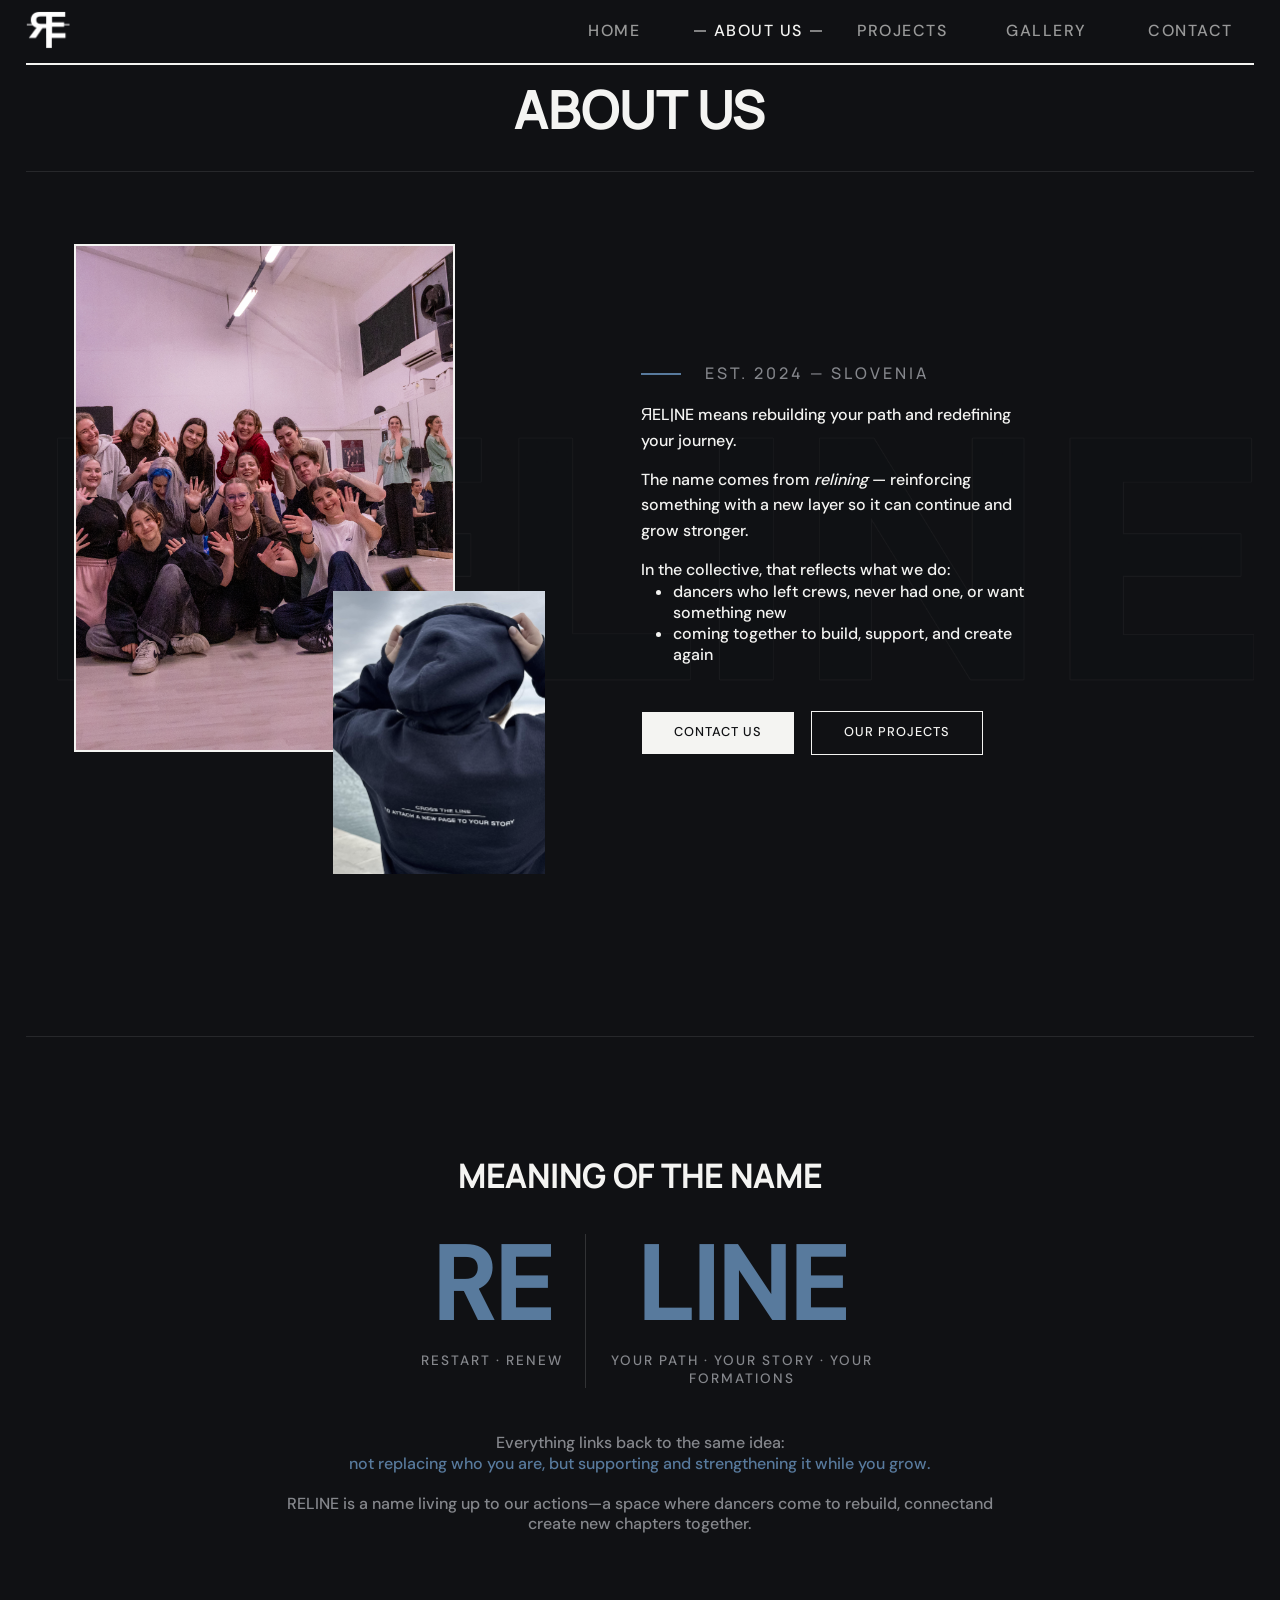
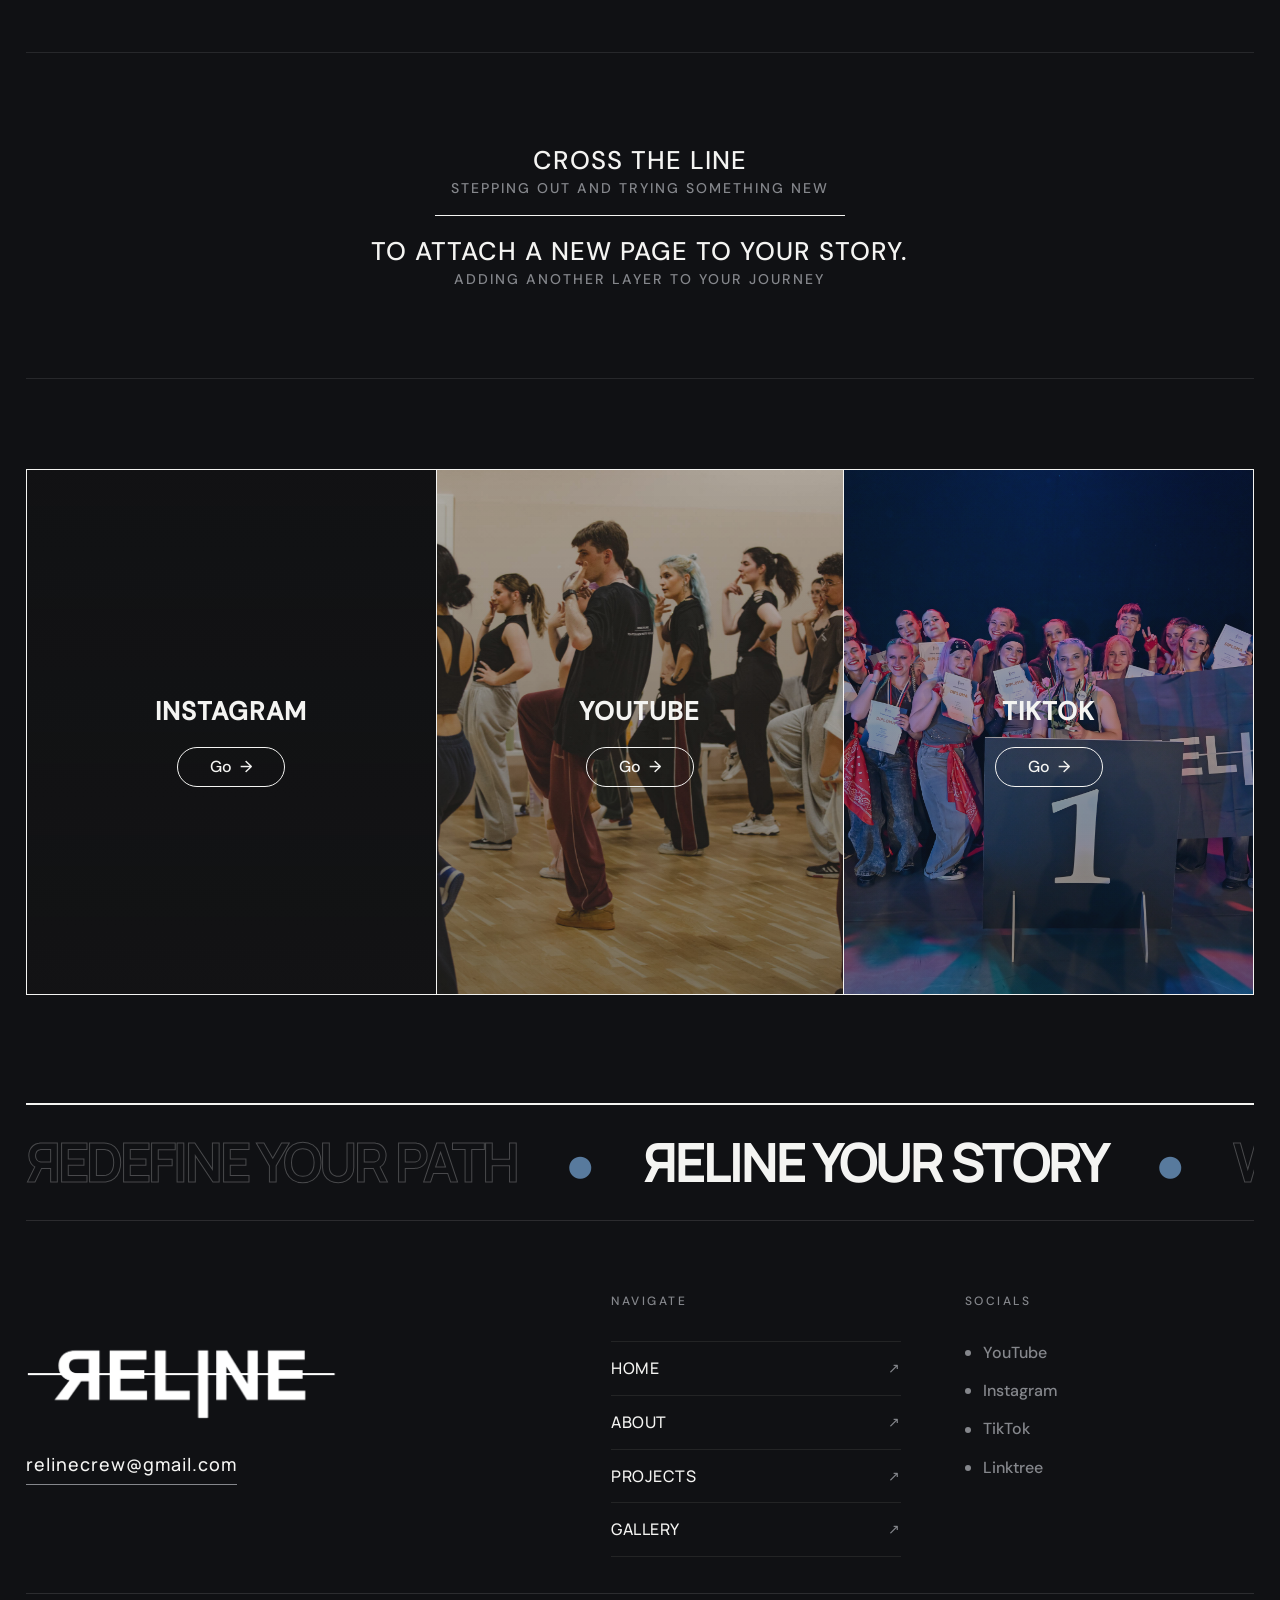
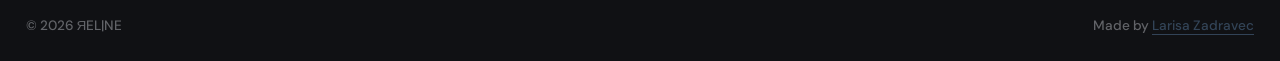
==== pages/about.html @ 5f7ba193 "responsive about" ====
<!doctype html>
<html lang="en">
<head>
	
	<meta charset="utf-8"/>
	<meta name="Description" content="RELINE is an open K-pop dance crew in Slovenia bringing dancers together through K-pop covers, special projects, and shared creativity.">
	<meta name="Keywords" content="dance collective, dance crew, k-pop, kpop, dance, slovenia, reline, ЯEL|NE, reline crew">
	<meta name="author" content="Larisa Zadravec">
	<meta name="viewport" content="width=device-width, initial-scale=1" />
	
	<title>Reline</title>
	<link rel="icon" type="image/x-icon" href="../img/Logo/RE short LOGO/RE-logo-reline-short-white-transperent-big.png">
	
	<link href="../css/styles.css" rel="stylesheet" type="text/css">

	<link rel="stylesheet" href="https://cdnjs.cloudflare.com/ajax/libs/font-awesome/6.0.0-beta3/css/all.min.css">
	<script src="https://code.jquery.com/jquery-3.6.0.min.js"></script>


	<style>
		.nav-menu-text a:nth-child(2) {
            opacity: 1;
            color: var(--secondary);
        }
        .nav-menu-text a:nth-child(2)::before,
        .nav-menu-text a:nth-child(2)::after {
            width: 0.75rem;
            background: var(--secondary);
        }
        .nav-menu-text a:nth-child(2):hover {
            color: var(--gray);
        }
        .nav-menu-text a:nth-child(2):hover::before,
        .nav-menu-text a:nth-child(2):hover::after {
            background: var(--gray);
        }

        p {
            color: var(--gray)
        }

        section {
            margin-bottom: 10vh;
        }


	</style>
	
</head>

<body>

    
    <!-- NAVIGATION -->
    <nav id="nav"></nav>
	
    <!-- OVERLAY NAVIGATION -->
    <div id="overlay" class="overlay"></div>


    <div id="body">
        <h2>About Us</h2>


        <section class="about-introduction">

            <div class="about-introduction-left">

                <div class="about-introduction-img about-introduction-img-1"
                    style="background-image:url('../img/Group_photos/jennie-likeJennie-mma-specialProject-kpop-dance-cover-02.jpg');"></div>
                <div class="about-introduction-img about-introduction-img-2"
                    style="background-image:url('../img/Group_photos/reline-merch-14.jpg');"></div>
            </div>

            <div class="about-introduction-right">
                <div class="introduction-right-top">
                    <span class="intro-line"></span>
                    <p>Est. 2024 — Slovenia</p>
                </div>

                <p class="about-introduction-right-content">ЯEL|NE means rebuilding your path and redefining your journey.</p>
                <p class="about-introduction-right-content">The name comes from <i>relining</i> — reinforcing something with a new layer so it can continue and grow stronger.</p>

                <p class="about-introduction-right-content">In the collective, that reflects what we do: </p>
                <ul>
                    <li>dancers who left crews, never had one, or want something new</li>
                    <li>coming together to build, support, and create again</li>
                </ul>
                
                <div class="about-introductions-buttons">
                    <a href="#footer" class="button-2">Contact us</a>
                    <a href="projects.html" class="button-1">our Projects</a>
                </div>
                
            </div>

        </section>



        <section id="about-name">

            <div class="about-name">

                <h3>MEANING OF THE NAME</h3>

                <div class="about-name-container">
                    <div>
                        <p class="about-name-big typing-name typing-name-re">RE</p>
                        <p class="about-name-small">restart · renew</p>
                    </div>
                    <div class="about-name-divider"></div>
                    <div>
                        <p class="about-name-big typing-name typing-name-line">LINE</p>
                        <p class="about-name-small">your path · your story · your formations</p>
                    </div>
                </div>

                <div class="about-name-content">
                    <p>Everything links back to the same idea:<br>
                    <span>not replacing who you are, but supporting and strengthening it while you grow.</span></p>
                    <p>RELINE is a name living up to our actions—a space where dancers come to rebuild, connectand create new chapters together.</p>
                </div>
   

            </div>

        </section>


        <section id="about-slogan">

            <div class="about-slogan">

               <div class="about-slogan">
                    <p class="typing-slogan typing-1">Cross the line</p>
                        <p class="about-slogan-desc">stepping out and trying something new</p>
                    <hr class="about-slogan-line">
                    <p class="typing-slogan typing-3">to attach a new page to your story.</p>
                        <p class="about-slogan-desc">adding another layer to your journey</p>
                </div>

            </div>

        </section>




        <section class="about-socials" id="about-socials">
            <a href="https://www.instagram.com/relineofficial__" class="about-socials-link about-socials-instagram" target="_blank">
                <div>
                    <p class="about-socials-text about-instagram">Instagram</p>
                    <p class="about-socials-go">Go</p>
                </div>
            </a>

            <a href="https://www.youtube.com/@_RELINEcrew" class="about-socials-link about-socials-youtube" target="_blank">
                <div>
                    <p class="about-socials-text about-youtube">YouTube</p>
                    <p class="about-socials-go">Go</p>
                </div>
            </a>

            <a href="https://www.tiktok.com/@_relinecrew" class="about-socials-link about-socials-tiktok" target="_blank">
                <div>
                    <p class="about-socials-text about-tiktok">TikTok</p>
                    <p class="about-socials-go">Go</p>
                </div>
            </a>
        </section>



		<footer id="footer"></footer>
    </div>



<script>

    // =============== NAME ===============
    const nameSection = document.getElementById('about-name');

    const nameObserver = new IntersectionObserver((entries) => {
        entries.forEach(entry => {
            if (entry.isIntersecting) {
                entry.target.classList.add('is-visible');
                nameObserver.unobserve(entry.target);
            }
        });
    }, { threshold: 0.5 });

    nameObserver.observe(nameSection);

    
    // =============== SLOGAN ===============
    const section = document.getElementById('about-slogan');

    const observer = new IntersectionObserver((entries) => {
        entries.forEach(entry => {
        if (entry.isIntersecting) {
            entry.target.classList.add('is-visible');
            observer.unobserve(entry.target); // run only once
        }
        });
    }, {
        threshold: 0.5 // trigger when 50% of section is visible
    });

    observer.observe(section);


    // =============== SOCIALS ===============
    const socialsSection = document.getElementById('about-socials');

    const socialsObserver = new IntersectionObserver((entries) => {
        entries.forEach(entry => {
            if (entry.isIntersecting) {
                entry.target.classList.add('is-visible');
                socialsObserver.unobserve(entry.target);
            }
        });
    }, { threshold: 0.2 });

    socialsObserver.observe(socialsSection);

</script>

<script src="../js/script.js"></script>
</body>
</html>
---- css/styles.css ----
:root {

    --primary: #101114;
    --secondary: #f4f4f2;

    --color-light:#abd1f1;
    --color:#587A9D;
    --color-dark:#162747;

    --black: #090909;

    --gray: #85878c;

    --border: solid 2px #f4f4f2;
    --border-light:  1px solid rgba(244, 244, 242, 0.1)
}

* {
    margin: 0;
    padding: 0;
    scroll-behavior: smooth;
}

body {
    background: var(--primary);
    color: var(--secondary);
    overflow-x: hidden;
}

#body {
    margin: 0 2%;
    width: 96%;
}

img {
    width: 100%;
}



/* ========== SCROLLER ========== */
/* width */
::-webkit-scrollbar {
	width: 10px;
	border-radius: 10px;
}

/* Track */
::-webkit-scrollbar-track {
	background: rgb(33, 33, 33); 
}

/* Handle */
::-webkit-scrollbar-thumb {
	background: var(--secondary);
	transition: 0.3s;
}

/* Handle on hover */
::-webkit-scrollbar-thumb:hover {
	background: rgba(244, 244, 242, 0.375);
	transition: 0.3s;
}





/* ========== TEXT ========== */
@font-face {
    font-family: 'helvetica';
    src: url('../fonts/helvetica-neue-5/HelveticaNeueMedium.otf') format('truetype');
    font-weight: normal;
    font-style: normal;
}
@font-face {
    font-family: 'Manrope';
    src: url('../fonts/Manrope/static/Manrope-Medium.ttf') format('truetype');
    font-weight: normal;
    font-style: normal;
}
@font-face {
    font-family: 'DM-sans';
    src: url('../fonts/DM_Sans/static/DMSans-Medium.ttf') format('truetype');
    font-weight: normal;
    font-style: normal;
}

h1 {
    font-family: Helvetica, Arial, sans-serif;
    text-transform: uppercase;
    font-weight: bold;
    font-size: clamp(1.6rem, 2.5vw, 2.5rem);
    letter-spacing: 1px;
}
h2 {
    font-family: Manrope, Arial, sans-serif;
    text-transform: uppercase;
    font-weight: bold;
    letter-spacing: 1px;
    font-size: clamp(2rem, 4vw, 4rem);
    text-align: center;
    margin-bottom: 3vh;
    margin-top: 1vh;
}
h3 {
    font-family: Manrope, Arial, sans-serif;
    text-transform: uppercase;
    font-weight: normal;
    font-weight:bold; 
    font-size: clamp(1.5rem, 2.5vw, 2.5rem);
    letter-spacing: 1px;
    margin-bottom: 1vh;
}
h4 {
    font-family: DM-sans, Arial, sans-serif;
    text-transform: uppercase;
    font-weight: bold;
    font-size: clamp(1rem, 1.1vw, 1.125rem); 
    letter-spacing: 0.5px;
}

p,
span,
ol,
ul,
li {
    font-family: DM-sans, Arial, sans-serif;
    font-weight: normal;
    font-size: clamp(1rem, 1.1vw, 1.125rem); 
    line-height: 1.3;
}

a {
    font-family: DM-sans, Arial, sans-serif;
    font-weight: normal;
    font-size: clamp(1rem, 1.1vw, 1.125rem); 
    line-height: 1.3;
    cursor: pointer;
    text-decoration: none;
    color: var(--secondary);
}
button {
    cursor: pointer;
}




/* ========== LINKS ========== */
.button-1,
.button-2,
.button-3,
.button-4 {
    display: inline-block;
    transition: all 0.3s;
    text-decoration: none;
    cursor: pointer;
}

/* BUTTON 1 */
.button-1 {
    background-color: var(--primary);
    color: var(--secondary);
    padding: 0.8rem 2rem;
    border: solid 1px var(--secondary);
    text-transform: uppercase;
    letter-spacing: 1px;
    font-size: clamp(0.8rem, 1vw, 1rem); 
}
.button-1:hover {
    background-color: var(--secondary);
    color: var(--primary);
    border: solid 1px var(--primary);
}

/* BUTTON 2 */
.button-2 {
    background-color: var(--secondary);
    color: var(--primary);
    padding: 0.8rem 2rem;
    border: solid 1px var(--primary);
    text-transform: uppercase;
    letter-spacing: 1px;
    font-size: clamp(0.8rem, 1vw, 1rem); 
}
.button-2:hover {
    background-color: var(--primary);
    color: var(--secondary);
    border: solid 1px var(--secondary);
}


/* BUTTON 3 */
.button-3 {
    position: relative;
    color: var(--secondary);
    text-decoration: none;
}
.button-3::after {
    content: "";
    position: absolute;
    left: 0;
    bottom: -4px;
    width: 0;
    height: 2px;
    background: currentColor;
    transition: width 0.3s ease;
}
.button-3:hover::after {
    width: 100%;
}


/* BUTTON 4 */
.button-4 {
    position: relative;
    color: var(--color);
    text-decoration: none;
    transition: all 0.3s;
    padding-right: 1.1em;
}

.button-4::after {
    content: "";
    position: absolute;
    left: 0;
    bottom: -4px;
    width: 0;
    height: 2px;
    background: currentColor;
    transition: width 0.3s ease;
}

.button-4:hover::after {
    width: 100%;
}

/* Arrow always visible */
.button-4::before {
    content: "→";
    position: absolute;
    right: 0;
    top: 50%;
    transform: translateY(-50%);
    transition: transform 0.3s ease;
}

.button-4:hover::before {
    transform: translateY(-50%) translateX(4px);
}

.button-4:hover {
    color: var(--secondary);
}


/* ========== NAVIGATION ========== */
nav {
    display: flex;
    justify-content: space-between;
    margin: 0 2%;
    width: 96%;
    align-items: center;
    border-bottom: var(--border);
    position: sticky;
    top: 0;
    background-color: var(--primary);
    height: 7vh;
    z-index: 90;
}

.nav-logo,
.overlay-header img {
    width: clamp(2.5rem, 3.5vw, 3.5rem);
}

.nav-logo img {
    transition: 0.3s;
}

.nav-logo img:hover {
    transform: scale(1.04);
    transition: 0.3s;
    filter: brightness(150%);
}

.nav-menu {
    display: none;
}
.burger-btn {
    background-color: transparent;
    border: none;
    box-shadow: none;
}
.burger-line {
    width: 33px;
    height: 4px;
    background-color: var(--secondary);
    margin: 8px 0;
}

.nav-menu-text {
    display: flex;
    gap: 1rem;
    align-items: center;
}


.nav-menu-text a {
    position: relative;
    text-transform: uppercase;
    letter-spacing: 1.5px;
    width: 8rem;
    text-align: center;
    color: var(--secondary);
    transition: color 0.3s ease, opacity 0.3s ease;
    opacity: 0.6;
}

.nav-menu-text a::before,
.nav-menu-text a::after {
    content: "";
    position: absolute;
    top: 50%;
    width: 0;
    height: 1px;
    background: var(--secondary);
    transition: width 0.3s ease;
    transform: translateY(-50%);
}

.nav-menu-text a::before { left: 0; }
.nav-menu-text a::after  { right: 0; }

.nav-menu-text a:hover {
    opacity: 1;
    color: var(--secondary);
}

.nav-menu-text a:hover::before,
.nav-menu-text a:hover::after {
    width: 0.75rem;
}





@media screen and (max-width: 900px) {

    .nav-menu {
        width: 3.3rem;
        display: flex;
        justify-content: flex-end;
        align-items: center;
        align-self: stretch;
    }

    .nav-menu-text {
        display: none;
    }


}


/* ========== OVERLAY NAVIGATION ========== */
.overlay {
    position: fixed;
    inset: 0;
    width: 100%;
    height: 100vh;
    background: var(--primary);
    z-index: 100;
    
    transform: translateX(100%);
    transition: transform 0.5s cubic-bezier(0.77, 0, 0.18, 1);
    
    display: flex;
    flex-direction: column;
    justify-content: space-between;
    padding: 0 2rem;
    box-sizing: border-box;
}

.overlay.open {
    transform: translateX(0);
}


/* HEADER */
.overlay-header {
    height: 8vh;
    min-height: 60px;
    display: flex;
    justify-content: space-between;
    align-items: center;
    border-bottom: var(--border);
    font-size: 0.8rem;
    letter-spacing: 1px;
}

.close-btn {
    background: transparent;
    border: none;
    box-shadow: none;
    padding: 0;
    margin-right: -1rem;
    width: 33px;
    height: 33px;
    position: absolute;
    cursor: pointer;
    top: 20px;
    right: 30px;
}

.close-line {
    position: absolute;
    top: 50%;
    left: 0;
    width: 33px;
    height: 4px;
    background-color: var(--secondary);
    transform-origin: center;
}

.close-line:first-child {
    transform: rotate(45deg);
}

.close-line:last-child {
    transform: rotate(-45deg);
}

/* MAIN NAVIGATION */
.overlay-content {
    width: 100%;
    max-width: 1000px;
    margin: auto;
}

.nav-link {
    display: grid;
    grid-template-columns: 60px 1fr 40px;
    align-items: center;
    
    padding: 1.5rem 0;
    border-bottom: 1px solid rgba(244, 244, 242, 0.35);
    
    color: var(--secondary);
    text-decoration: none;
    
    transition: padding-left 0.3s ease;
}

.nav-number {
    font-size: 0.8rem;
    opacity: 0.4;
}

.nav-name {
    font-family: Manrope, Arial, sans-serif;
    font-size: clamp(2.5rem, 4.5vw, 4.5rem);
    font-weight: bold;
    letter-spacing: -2px;
    line-height: 0.9;
}

.nav-arrow {
    font-size: 1.5rem;
    text-align: right;
    opacity: 0;
    transform: translateX(-10px);
    transition: 0.3s ease;
}

.nav-link:hover {
    padding-left: 20px;
}

.nav-link:hover .nav-arrow {
    opacity: 1;
    transform: translateX(0);
}


/* FOOTER */
.overlay-footer {
    display: flex;
    justify-content: space-between;
    align-items: center;
    
    min-height: 11vh;
    border-top: var(--border);
    
    font-size: 0.8rem;
}

.overlay-footer p {
    opacity: 0.4;
    font-size: 0.8rem;
}

.overlay-socials {
    display: flex;
    gap: 0.5rem;
}

.overlay-socials a {
    width: 25px;
    height: 25px;
    padding: 10px;

    border: solid 3px var(--secondary);
    border-radius: 50px;
    transition: 0.2s;
    box-shadow: 0px 0px 0px 0px rgba(255, 255, 255, 0.222);
}
.overlay-socials a:hover {
    transform: scale(1.08);
    transition: 0.3s;
    filter: brightness(150%);
    box-shadow: 0px 0px 20px 0px rgba(255, 255, 255, 0.1);
}


@media screen and (max-width: 700px) {

    .overlay {
        padding: 0 1rem;
    }

    .nav-link {
        grid-template-columns: 35px 1fr 30px;
        padding: 1.2rem 0;
    }

    .nav-name {
        font-size: clamp(2.5rem, 13vw, 5rem);
        letter-spacing: -1px;
    }

    .overlay-footer {
        flex-direction: column;
        align-items: flex-start;
        justify-content: center;
        gap: 1rem;
        padding: 1.5rem 0;
    }

    .overlay-socials {
        gap: 1rem;
    }

}



/* ========== FOOTER ========== */
footer {
    margin-top: 12vh;
    border-top: var(--border);
    background: var(--primary);
}

/* Scrolling marquee strip */
.footer-marquee {
    border-bottom: 1px solid rgba(244, 244, 242, 0.12);
    padding: 1.5rem 0;
    overflow: hidden;
    white-space: nowrap;
    position: relative;
}

.footer-marquee-track {
    display: inline-flex;
    gap: 3rem;
    animation: marquee 30s linear infinite;
    will-change: transform;
}

.footer-marquee-track span {
    font-family: Manrope, Arial, sans-serif;
    font-size: clamp(2rem, 4vw, 4rem);
    font-weight: bold;
    text-transform: uppercase;
    letter-spacing: -1px;
    color: transparent;
    -webkit-text-stroke: 1px rgba(244, 244, 242, 0.25);
    transition: color 0.3s ease;
}

.footer-marquee-track span.filled {
    color: var(--secondary);
    -webkit-text-stroke: 0;
}

.footer-marquee-track span.dot {
    color: var(--color);
    -webkit-text-stroke: 0;
    font-size: clamp(2rem, 4vw, 4rem);
}

@keyframes marquee {
    from { transform: translateX(0); }
    to { transform: translateX(-50%); }
}

.footer-marquee:hover .footer-marquee-track {
    animation-play-state: paused;
}


/* Content*/
.footer {
    display: grid;
    grid-template-columns: 1.8fr 1fr 1fr;
    padding: 8vh 0 4vh;
    gap: 4rem;
}

.footer h4 {
    color: var(--gray);
    font-size: 0.75rem;
    letter-spacing: 2.5px;
    margin-bottom: 2rem;
    font-weight: normal;
}

.footer img {
    width: 60%;
}


/* 1st Column */
.footer-logo {
    display: flex;
    flex-direction: column;
}
.footer-mail {
    display: inline-block;
    font-family: Manrope, Arial, sans-serif;
    font-size: clamp(1rem, 1.4vw, 1.3rem);
    text-transform: lowercase;
    letter-spacing: 1px;
    color: var(--secondary);
    padding-bottom: 0.5rem;

    transition: all 0.3s ease;
    width: fit-content;
    background-color: transparent;
    border: none;
    border-bottom: 1px solid var(--gray);
}
.footer-mail:hover {
    color: var(--color-light);
    border-color: var(--color-light);
    padding-left: 0.5rem;
}


/* 2nd Column - Navigation */
.footer-nav ul {
    list-style: none;
    display: flex;
    flex-direction: column;
    gap: 0;
}

.footer-nav li {
    border-bottom: 1px solid rgba(244, 244, 242, 0.08);
}

.footer-nav li:first-child {
    border-top: 1px solid rgba(244, 244, 242, 0.08);
}

.footer-nav a {
    display: flex;
    justify-content: space-between;
    align-items: center;
    padding: 1rem 0;
    color: var(--secondary);
    font-family: Manrope, Arial, sans-serif;
    text-transform: uppercase;
    font-size: clamp(1rem, 1.2vw, 1.15rem);
    letter-spacing: 0.5px;
    transition: padding 0.3s cubic-bezier(0.22, 1, 0.36, 1), color 0.3s ease;
    position: relative;
}

.footer-nav a::after {
    content: "↗";
    color: var(--gray);
    font-size: 0.9rem;
    transition: transform 0.3s cubic-bezier(0.22, 1, 0.36, 1), color 0.3s ease;
}

.footer-nav a:hover {
    padding-left: 1rem;
    color: var(--color-light);
}

.footer-nav a:hover::after {
    color: var(--color-light);
    transform: translate(3px, -3px);
}


/* 3rd Column - Socials */
.footer-social ul {
    list-style: none;
    display: flex;
    flex-direction: column;
    gap: 1rem;
}

.footer-social a {
    display: inline-flex;
    align-items: center;
    gap: 0.75rem;
    color: var(--gray);
    font-size: clamp(1rem, 1.1vw, 1.125rem);
    transition: color 0.3s ease, gap 0.3s ease;
}

.footer-social a::before {
    content: "";
    width: 6px;
    height: 6px;
    border-radius: 50%;
    background: var(--gray);
    transition: 0.3s ease, box-shadow 0.3s ease;
}

.footer-social a:hover {
    color: var(--secondary);
    gap: 1rem;
}

.footer-social a:hover::before {
    background: var(--color-light);
    box-shadow: 0 0 0 4px rgba(244, 244, 242, 0.15)
}


/* Bottom */
.footer-bottom {
    display: flex;
    justify-content: space-between;
    padding: 2.5vh 0 3vh;
    align-items: center;
    gap: 1.5rem;
    border-top: 1px solid rgba(244, 244, 242, 0.12);
}

.footer-bottom p,
.footer-bottom a {
    color: var(--gray);
    font-size: 0.85rem;
    opacity: 0.7;
}

.footer-bottom a {
    border-bottom: var(--color) 1px solid;
    color: var(--color);
    transition: 0.3s;
}
.footer-bottom a:hover {
    border-bottom: var(--secondary) 1px solid;
    color: var(--secondary);
}

@media screen and (max-width: 1200px) {
        
    .footer {
        grid-template-columns: 1fr 1fr 1fr;
        padding: 8vh 0 4vh;
        gap: 3rem;
    }
    
}


@media screen and (max-width: 900px) {
        
    .footer {
        grid-template-columns: 1fr 1fr;
        grid-template-areas: 
            "footer-logo footer-logo"
            "footer-nav footer-social";
        gap: 4rem;
    }

    .footer-logo {
        grid-area: footer-logo;
    }
    .footer-nav {
        grid-area: footer-nav;
    }
    .footer-social {
        grid-area: footer-social;
    }

    
}


@media screen and (max-width: 900px) {
        
    .footer {
        grid-template-columns: 1fr;
        grid-template-areas: 
            "footer-logo"
            "footer-nav"
            "footer-social";
        gap: 4rem;
    }

    
}







/* ========== HOMEPAGE ========== */
#homepage-container {
    position: relative;
    z-index: 10;
    width: 96%;
    min-height: 85vh;
    display: flex;
    align-items: flex-end;
    justify-content: left;
    margin: 0 2%;
    z-index: 1;
}

.homepage-container img {
    margin-bottom: 1vh;
}

.homepage-container {
    display: grid;
    grid-template-columns: 1fr 1fr;
    gap: 1rem;
    width: 100%;
}


.homepage-links {
    display: flex;
    flex-direction: column;
    align-items: flex-end;
    justify-content: flex-end;
    position: absolute;
    bottom: 0;
    right: 0;
    gap: 1rem;
}

.homepage-links a {
    border: solid 3px var(--secondary);
    border-radius: 50px;
    width: 25px;
    height: 25px;
    padding: 10px;
    transition: 0.2s;
    transition: 0.4s;
    box-shadow: 0px 0px 0px 0px rgba(255, 255, 255, 0.222);
}
.homepage-links a:hover {
    transform: scale(1.08);
    transition: 0.3s;
    filter: brightness(150%);
    box-shadow: 0px 0px 20px 0px rgba(255, 255, 255, 0.1);
}


.typing {
    width: 25.8rem;
    animation: typing 2s steps(22);
    white-space: nowrap;
    overflow: hidden;
}
@keyframes typing {
    from {
        width: 0;
    }
}


.homepage-intro {
    border-bottom: solid 1px var(--secondary);
    padding-bottom: 1rem;
    width: 30rem;
    margin-bottom: 2rem;
}
.homepage-commands {
    width: 30rem;
    justify-content: space-between;
    display: flex;
    align-items: baseline;
    height: 8vh;
    gap: 0.5rem;
}

.homepage-video,
.homepage-audio button {
    background-color: rgba(0, 0, 0, 0.7);
    border: solid 2px var(--black);
    backdrop-filter: blur(4px);
}

.homepage-video {
    border-radius: 15px;
    padding: 2vh 3rem;
    transition:
        transform 0.45s cubic-bezier(0.22, 1, 0.36, 1),
        background-color 0.3s ease;
}
.homepage-video-title {
    opacity: 0.7;
    transition: margin-bottom 0.4s ease;
}

.homepage-video-link {
    display: block;
    width: fit-content;
    opacity: 0;
    max-height: 0;
   
    transform: translateY(-10px);
    transition:
        opacity 0.3s ease,
        max-height 0.4s ease,
        transform 0.4s cubic-bezier(0.22, 1, 0.36, 1);
}

.homepage-commands:hover .homepage-video {
    transform: translateY(-3px);
    background-color: rgba(0, 0, 0, 0.45);
}

.homepage-commands:hover .homepage-video-title {
    margin-bottom: 1vh;
}

.homepage-commands:hover .homepage-video-link {
    opacity: 1;
    max-height: 40px;
    transform: translateY(0);
}


/* MUSIC BUTTON */
.homepage-audio button {
    font-size: clamp(0.9rem, 1vw, 1rem);
    text-transform: uppercase;
    display: flex;
    align-items: center;
    padding: 20px;
    cursor: pointer;
    transition: all 0.3s ease;
    color: var(--secondary);
    border-radius: 50px;
}

.homepage-audio button i {
    font-size: 1rem;
    transition: transform 0.2s ease;
}

.homepage-audio button:hover {
    background-color: var(--secondary);
    color: var(--primary);
    border-color: var(--primary);
    transform: scale(1.02);
}

.homepage-audio button:hover i {
    transform: scale(1.1);
}

@media screen and (max-width: 800px) {
    
    .homepage-container {
        grid-template-columns: 1fr;
    }

    .homepage-links {
        display: none;
    }

    .homepage-intro {
        width: 100%;
    }
    .homepage-commands {
        width: 100%;
        justify-content:left;
        display: flex;
        height: 8vh;
    }

    .homepage-intro img {
        width: 25rem;
    }
}


@media screen and (max-width: 700px) {
        
    .typing {
        width: 100%;
    }

     .homepage-intro img {
        width: 20rem;
        margin-bottom: 2vh;
    }

    #homepage-container {
        min-height: 83vh;
    }
}

@media screen and (max-width: 450px) {
    
    .homepage-commands {
        gap: 0.3rem;
    }

    .homepage-audio button i {
        font-size: 0.8rem;
    }

    .homepage-video {
        padding: 2vh 1.5rem;
    }

    .homepage-video-title,
    .homepage-video-link {
        font-size: 0.9rem;
    }
    
}





/* ========== VIDEO BACKGROUND ========== */
.bg-video {
    position: fixed;
    top: 50%;
    left: 50%;
    height: 100%;
    width: 100%;
    transform: translate(-50%, -50%);
    object-fit: cover;
    z-index: -1;
}






/* ========== PROJECTS ========== */
.timeline {
    position: relative;
    max-width: 1300px;
    margin: 0 auto;
    padding: 20px 0;
    overflow-x: hidden;
}

.timeline::after {
    content: '';
    position: absolute;
    width: 2px;
    background: linear-gradient(
        to bottom,
        transparent 0%,
        var(--gray) 8%,
        var(--gray) 92%,
        transparent 100%
    );
    top: 0;
    bottom: 0;
    left: 50%;
    margin-left: -1px;
    z-index: 0;
}

.timeline-year {
    text-align: center;
    margin: 40px auto;
    position: relative;
    z-index: 2;
    background-color: var(--primary);
    border: solid 1px var(--secondary);
    width: fit-content;
    padding: 1.5vh 2rem;
    border-radius: 100px;
}
.timeline-year h3 {
    margin-bottom: 0;
}

/* Item */
.timeline-item {
    position: relative;
    width: 50%;
    padding: 10px 30px;
    box-sizing: border-box;
    z-index: 1; 
    opacity: 0;
    transition:
        opacity 1s cubic-bezier(0.22, 1, 0.36, 1),
        transform 0.8s cubic-bezier(0.22, 1, 0.36, 1);
    will-change: opacity, transform;
}

.timeline-item.left {
    left: 0;
    text-align: right;
    transform: translateX(-60px);
}

.timeline-item.right {
    left: 50%;
    text-align: left;
    transform: translateX(60px);
}

.timeline-item.is-visible {
    opacity: 1;
    transform: translateX(0);
}

.left:hover .timeline-content  { transform: translateX(-10px); }
.right:hover .timeline-content { transform: translateX(10px); }

.timeline-dot {
    position: absolute;
    width: 14px;
    height: 14px;
    border-radius: 50%;
    background: var(--primary);
    border: 2px solid var(--gray);
    z-index: 3;
    transition: all 0.35s ease;
    top: 50%;
}
.timeline-item.left .timeline-dot  { right: -9px; }
.timeline-item.right .timeline-dot { left: -9px; }

.timeline-item:hover .timeline-dot {
    background: var(--secondary);
    border-color: var(--secondary);
    transform: scale(1.4);
    box-shadow: 0 0 0 4px rgba(244, 244, 242, 0.15);
}

.timeline-content {
    padding: 2rem;
    transition: 0.3s ease;
}

.timeline-date-container {
    display: flex;
    align-items: center;
    gap: 1rem;
}
.timeline-date {
    color: var(--gray);
    font-size: clamp(1rem, 1vw, 1rem);
    margin-bottom: 1vh;
}
.timeline-date-line {
    display: block;
    width: 40px;
    height: 2px;
    background: var(--color);
}

.left .timeline-date-container {
    justify-self: right;
}
.right .timeline-date-container {
    justify-self: right;
}


.timeline-award { 
    color: var(--color-light); 
    margin-left: 0.2rem;
}
.timeline-song  { 
    font-style: italic; 
    opacity: 0.7;
    margin-top: 1vh;
}
.timeline .button-4 { 
    margin-top: 0.5vh;
}

.timeline-item:hover .button-4 { 
    color: var(--color-light); 
}

.timeline-category {
    font-size: 13px;
    margin-right: 0.2rem;
    letter-spacing: 1px;
    opacity: 0.5;
}


.timeline-navigation {
    position: fixed;
    top: 50%;
    right: 0;
    z-index: 10;
    display: flex;
    flex-direction: column;
    gap: 1rem;
    width: fit-content;
    transform: translateY(-50%);
    transition: opacity 0.4s ease, transform 0.4s ease;
}


.timeline-navigation.is-hidden {
    opacity: 0;
    pointer-events: none;
    transform: translateY(-50%) translateX(20px);
}

.timeline-navigation-small {
    display: none;
    transition: opacity 0.4s ease, transform 0.4s ease;
}

.timeline-navigation-small.is-hidden {
    opacity: 0;
    pointer-events: none;
    transform: translateY(-10px);
}

.timeline-navigation-link {
    position: relative;
    display: flex;
    align-items: center;
    color: var(--gray);
    text-decoration: none;
    transition: all 0.3s;
    margin-right: 1.5rem;
}

.timeline-navigation-link::after {
    content: '';
    display: block;
    height: 2px;
    width: 25px;
    margin-left: 0.5rem;
    background: var(--gray);
    transform: scaleX(0.6);
    transform-origin: left center;
    transition: transform 0.3s, background 0.3s;
}

.timeline-navigation-link:hover::after {
    transform: scaleX(1);
    background: var(--secondary);
}

.timeline-navigation-link:hover {
    color: var(--secondary);
    transform: translateX(-10px);
}

#timeline-2024,
#timeline-2025,
#timeline-2026 {
    scroll-margin-top: 80px; 
}

.timeline-navigation-small {
    display: none;
}


@media screen and (max-width: 1200px) {
    
    .timeline-navigation {
        display: none;
    }

    .timeline-navigation-small {
        display: flex;
        justify-content: center;
        align-items: center;
        position: sticky;
        top:7.3vh;
        z-index: 100;
        background: linear-gradient(var(--primary) 60%, rgba(0, 0, 0, 0));
        padding: 2vh 0 4vh 0;
    }

    .timeline-navigation-link-small {
        color: var(--gray);
        transition: all 0.3s;
        position: relative;
        display: flex;
        align-items: center;
        gap: 0.75rem;
    }

    .timeline-navigation-link-small:hover {
        color: var(--secondary);
    }

    .timeline-navigation-link-small::before,
    .timeline-navigation-link-small::after {
        content: '';
        display: block;
        height: 2px;
        width: 15px;
        background: var(--gray);
        transition: 0.3s;
    }

    #timeline-2024,
    #timeline-2025,
    #timeline-2026 {
        scroll-margin-top: 125px; 
    }


    .timeline-year {
        margin: 40px auto 20px auto;
    }

}

@media screen and (max-width: 768px) {
    .timeline::after { left: 31px; }

    .timeline-item {
        width: 100%;
        padding-left: 70px;
        padding-right: 25px;
    }

    .timeline-item.left,
    .timeline-item.right {
        left: 0;
        text-align: left;
        transform: translateX(-40px);
    }

    .timeline-item.is-visible {
        transform: translateX(0);
    }

    .timeline-item.left .timeline-dot,
    .timeline-item.right .timeline-dot { left: 23px; }

    .timeline-content { border-bottom: #ffffff12 1px solid; }
    .timeline-year { margin: 40px 0 20px 0; }
    .left:hover .timeline-content { transform: translateX(10px); }
    
    .timeline-content {
        padding: 2.5vh 0 4vh 0;
    }

}





/* ========== GALLERY ========== */
.gallery {
    width: 80%;
    margin: 0 10%;
}

/* THE GRID */
.gallery-grid {
    display: grid;
    grid-template-columns: repeat(5, 1fr); 
    gap: 1rem;
}

.gallery-grid img {
    width: 100%;
    height: 200px;
    object-fit: cover;
    cursor: pointer;
    display: block;
    transition:  0.2s;
}

.gallery-grid img:hover {
    opacity: 0.7;
    transform: scale(1.03);
}

/* PAGINATION CONTROLS */
.pagnitation {
    display: flex;
    align-items: center;
    height: 10vh;
    justify-content: space-between;
    margin: 2vh 40% 0 40%;
    width: 20%;
}

.controls-button {
    background: var(--primary);
    border: none;
    width: 30px;
    height: 30px;
    transition: all 0.3s;
}

.pagnitation button:hover {
    transform: scale(1.15);
    opacity: 0.6;
}

.page-number span {
    font-size: clamp(1.4rem, 1.5vw, 1.5rem);
    letter-spacing: 3px;
}

/* LIGHTBOX */
.lightbox {
    display: none;
    position: fixed;
    top: 0;
    left: 0;
    width: 100%;
    height: 100%;
    background-color: rgba(0, 0, 0, 0.9);
    z-index: 1000;
    justify-content: center;
    align-items: center;
}


.lightbox.active {
    display: flex;
}

.lightbox img {
    max-width: 80%;
    max-height: 80%;
    object-fit: contain;
}





.gallery-item {
    position: relative;
    overflow: hidden;
    cursor: pointer;
}

.gallery-item img {
    width: 100%;
    height: 200px;
    object-fit: cover;
    display: block;
    transition: 0.3s;
}

.gallery-item:hover img {
    opacity: 0.7;
    transform: scale(1.03);
}

.photographer {
    position: absolute;
    bottom: 0;
    left: 0;
    right: 0;
    background: linear-gradient(to top, rgba(0,0,0,0.85), transparent);
    color: var(--secondary);
    font-size: 0.75rem;
    letter-spacing: 1px;
    padding: 1.5rem 0.75rem 0.5rem;
    opacity: 0;
    transform: translateY(10px);
    transition: all 0.3s ease;
    pointer-events: none;
}

.gallery-item:hover .photographer {
    opacity: 0.8;
    transform: translateY(0);
}


@media screen and (max-width: 1300px) {
    
    .gallery {
        width: 100%;
        margin: 0 ;
    }

    .lightbox img {
        max-width: 90%;
        max-height: 90%;
    }
    
}

@media screen and (max-width: 900px) {
    
    .gallery-grid {
        grid-template-columns: repeat(2, 1fr); 
        gap: 1rem;
    }

    .pagnitation {
        height: 10vh;
        margin: 2vh 30% 0 30%;
        width: 40%;
    }

    .controls-button {
        width: 25px;
        height: 25px;
    }

}

@media screen and (max-width: 500px) {
    
    .pagnitation {
        height: 10vh;
        margin: 2vh 25% 0 25%;
        width: 50%;
    }

    .gallery-item img {
        width: 100%;
        height: 150px;
    }

    .gallery-grid {
        gap: 0.5rem;
    }

}






/* ========== ABOUT ========== */
/* Introduction */
.about-introduction {
    position: relative;
    display: grid;
    grid-template-columns: 1fr 1.2fr;
    gap: 6rem;
    align-items: center;
    overflow: hidden;
    isolation: isolate;
    border-top: var(--border-light);
    padding: 8vh 3rem;
    background-image: url("../img/reline-ghost.png");
    background-repeat: no-repeat;
    background-size: cover;
    background-position: center;
}

.about-introduction-left {
    position: relative;
    height: 70vh;
    min-height: 420px;
}

.about-introduction-img {
    position: absolute;
    background-position: center;
    background-size: cover;
    background-repeat: no-repeat;
    transition: transform 0.6s cubic-bezier(0.22, 1, 0.36, 1);
}

.about-introduction-img-1 {
    top: 0;
    left: 0;
    width: 80%;
    height: 80%;
    border: var(--border);
}

.about-introduction-img-2 {
    bottom: 0;
    right: 0;
    width: 45%;
    height: 45%;
    filter: grayscale(40%);
}

.about-introduction-left:hover .about-introduction-img-1 {
    transform: translate(-6px, -6px);
}
.about-introduction-left:hover .about-introduction-img-2 {
    transform: translate(6px, 6px);
}


.about-introduction-right {
    width: 70%;
}

.introduction-right-top{
    display: flex;
    align-items: center;
    gap: 1.5rem;
    margin-bottom: 2vh;
}
.introduction-right-top p {
    text-transform: uppercase;
    letter-spacing: 3px;
    font-family: Manrope, Arial, sans-serif;
}
.intro-line {
    display: block;
    width: 40px;
    height: 2px;
    background: var(--color);
}

.about-introduction-right-content {
    line-height: 1.6;
    color: var(--secondary);
    margin-top: 1.5vh;
}
.about-introduction-right li {
    margin-left: 2rem;
}


.about-introductions-buttons {
    display: flex;
    gap: 1rem;
    margin-top: 5vh;
}
.about-introduction .button-1,
.about-introduction .button-2 {
    font-size: clamp(0.8rem, 1vw, 1rem);
    opacity: 0;
}
.about-introduction .button-2 { animation: about-button 0.3s ease-out 0.4s forwards; }
.about-introduction .button-1 { animation: about-button 0.3s ease-out 0.8s forwards; }


@keyframes about-button {
    from {
        opacity: 0;
        transform: translateY(-5px);
    }
    to {
        opacity: 1;
        transform: translateY(0);
    }
}


/* name */
#about-name {
    text-align: center;
    border-top: var(--border-light);
    border-bottom: var(--border-light);
    padding: 13vh 0;
    justify-content: center;
}

.about-name {
    width: 60%;
    margin: 0 20%;
}

.about-name-container {
    display: grid;
    grid-template-columns: 1fr 0.1fr 1.5fr;
    margin: 4vh auto 5vh auto;
    width: 30rem;
    justify-content: center;
}

.about-name-divider {
    width: 1px;
    background: rgba(244, 244, 242, 0.15);
    align-self: stretch;
}

.about-name-big {
    font-size: clamp(3.5rem, 8vw, 8rem);
    font-weight: bold;
    color: var(--color);
    line-height: 1;
    display: block;
}

.about-name-small {
    display: block;
    margin-top: 1rem;
    color: var(--gray);
    text-transform: uppercase;
    letter-spacing: 2px;
    font-size: 0.85rem;

    transform: translateY(-25px);
    opacity: 0;
    animation: name-desc 0.4s ease-out 2s forwards;
}

.typing-name {
    white-space: nowrap;
    transform: translateY(25px);
}

.typing-name-re {
    animation: 
        typing 0.8s steps(100, end) 0.2s both,
        name-rise 0.3s ease-out 2s forwards;
}

.typing-name-line {
    animation: 
        typing 1s steps(100, end) 0.8s both,
        name-rise 0.3s ease-out 2s forwards;
}

@keyframes typing {
    from { clip-path: inset(0 100% 0 0); }
    to   { clip-path: inset(0 0 0 0); }
}

@keyframes name-rise {
    from { transform: translateY(25px); }
    to   { transform: translateY(0); }
}

@keyframes name-desc {
    from {
        opacity: 0;
        transform: translateY(-30px);
    }
    to {
        opacity: 1;
        transform: translateY(0);
    }
}


.about-name-content {
    width: min(50rem, 100%);
    margin: 0 auto;
    color: var(--gray);
    line-height: 1.7;
}

.about-name-content p + p { margin-top: 1.2em; }

.about-name-content span { color: var(--color); }


/* Pause all name animations until visible */
#about-name .typing-name-re,
#about-name .typing-name-line,
#about-name .about-name-small {
    animation-play-state: paused;
}

#about-name.is-visible .typing-name-re,
#about-name.is-visible .typing-name-line,
#about-name.is-visible .about-name-small {
    animation-play-state: running;
}





/* Slogan */
#about-slogan {
    border-bottom: var(--border-light);
    padding-bottom: 10vh;
}

.about-slogan {
    width: fit-content;
    margin: auto;
    text-align: center;
}

.typing-slogan {
    display: inline-block;
    white-space: nowrap;
    overflow: hidden;
    width: 0;
    vertical-align: bottom;
    font-size: clamp(1rem, 2vw, 1.8rem);
    text-transform: uppercase;
    letter-spacing: 1px;
    color: var(--secondary);
    line-height: 1.4;
    margin: 0;
    transform: translateY(12px);
}

@keyframes typing-slogan {
    from { width: 0; }
    to   { width: var(--chars); }
}

.typing-1 {
    --chars: 14ch;
    animation:
        typing-slogan 0.9s steps(14, end) 0.2s forwards,
        slogan-rise 0.6s ease-out 3.3s forwards;
}

.typing-3 {
    --chars: 38ch;
    animation:
        typing-slogan 2s steps(38, end) 1.2s forwards,
        slogan-rise 0.4s ease-out 3.8s forwards;
}

@keyframes slogan-rise {
    from { transform: translateY(12px); }
    to   { transform: translateY(0); }
}

.about-slogan-line {
    width: 0;
    margin: 2vh auto;
    animation: line-reveal 0.3s steps(1000) 2.89s forwards;
    border: none;
    border-top: 1px solid var(--secondary);
}

@keyframes line-reveal {
    from {
        width: 0;
    }
    to {
        width: 60%;
    }
}

.about-slogan-desc {
    opacity: 0;
    transform: translateY(-15px);
    animation: desc-reveal 0.4s ease-out forwards;
    color: var(--gray);
    text-transform: uppercase;
    letter-spacing: 2px;
    font-size: clamp(0.7rem, 1.1vw, 1rem);
}

.typing-1 + .about-slogan-desc {
    animation-delay: 3.3s;
}

.typing-3 + .about-slogan-desc {
    animation-delay: 3.8s;
}

@keyframes desc-reveal {
    from {
        opacity: 0;
        transform: translateY(-15px);
    }
    to {
        opacity: 1;
        transform: translateY(0);
    }
}

/* Default: animations paused / not started */
#about-slogan .typing-slogan,
#about-slogan .about-slogan-line,
#about-slogan .about-slogan-desc {
    animation-play-state: paused;
}

/* When section is visible, run animations */
#about-slogan.is-visible .typing-slogan,
#about-slogan.is-visible .about-slogan-line,
#about-slogan.is-visible .about-slogan-desc {
    animation-play-state: running;
}




/* socials */
.about-socials {
    display: grid;
    grid-template-columns: 1fr 1fr 1fr;
    border: var(--secondary) 1px solid;
}

.about-socials-link {
    position: relative;
    overflow: hidden;
    isolation: isolate;

    text-align: center;
    display: flex;
    align-items: center;
    justify-content: center;
    padding: 25vh 0 23vh 0;

    background-position: center;
    background-repeat: no-repeat;
    background-size: cover;
}
.about-socials-link::before {
    content: "";
    position: absolute;
    inset: 0;
    background-position: center;
    background-repeat: no-repeat;
    background-size: cover;
    z-index: -1;
    transition: transform 0.6s ease;
    will-change: transform;
}

.about-socials-link::after {
    content: "";
    position: absolute;
    inset: 0;
    background: linear-gradient(
        rgba(21, 21, 21, 0.3),
        rgba(21, 21, 21, 0.5)
    );
    z-index: -1;
    pointer-events: none;
}
.about-socials-link:hover::before {
    transform: scale(1.1);
}



.about-socials-youtube {
    border-left: var(--secondary) 1px solid;
    border-right: var(--secondary) 1px solid;
}

.about-socials-instagram::before { background-image:url('../img/Group_photos/jennie-likeJennie-mma-specialProject-kpop-dance-cover-32.jpeg'); }
.about-socials-youtube::before { background-image: url(../img/Group_photos/SeungYeon-clc-danceClass-2.JPG); }
.about-socials-tiktok::before { background-image: url(../img/Group_photos/NationalChampionship-UPZS-jennie-likeJennie-kpop-dance-cover-2.JPG); }

.about-socials-text {
    font-size: clamp(1rem, 2vw, 2rem);
    text-transform: uppercase;
    color: var(--secondary);
    font-weight: bold;
    letter-spacing: 1px;

    transform: translateY(25px);
}

.about-socials-go {
    padding: 1vh 2rem;
    width: fit-content;
    text-align: center;
    border-radius: 30px;
    display: inline-block;
    margin-top: 2vh;
    color: var(--secondary);
    border: solid 1px var(--secondary);
    transition: all 0.3s;

    opacity: 0;
    transform: translateY(-15px);
}
.about-socials-go::after{
    content: "→";
    margin-left: 0.5rem;
    transition: all 0.3s;
}

.about-socials-link:hover .about-socials-go {
    color: var(--primary);
    border: solid 1px var(--primary);
    background-color: var(--secondary);
}
.about-socials-link:hover .about-socials-go::after{
    margin-left: 1rem;
}


.about-socials-instagram .about-socials-go { animation: socials 0.3s ease-out 0.4s forwards; }
.about-socials-youtube .about-socials-go { animation: socials 0.3s ease-out 0.8s forwards; }
.about-socials-tiktok .about-socials-go { animation: socials 0.3s ease-out 1.2s forwards; }

.about-instagram { animation: socials-text 0.3s ease-out 0.4s forwards; }
.about-youtube { animation: socials-text 0.3s ease-out 0.8s forwards; }
.about-tiktok { animation: socials-text 0.3s ease-out 1.2s forwards; }

@keyframes socials {
    from {
        opacity: 0;
        transform: translateY(-12px);
    }
    to {
        opacity: 1;
        transform: translateY(0);
    }
}

@keyframes socials-text {
    from { transform: translateY(25px); }
    to   { transform: translateY(0); }
}

.about-socials .about-socials-go,
.about-socials .about-instagram,
.about-socials .about-youtube,
.about-socials .about-tiktok {
    animation-play-state: paused;
}

/* When section is visible, run animations */
.about-socials.is-visible .about-socials-go,
.about-socials.is-visible .about-instagram,
.about-socials.is-visible .about-youtube,
.about-socials.is-visible .about-tiktok  {
    animation-play-state: running;
}



@media screen and (max-width: 1150px) {
    
    .about-introduction {
        grid-template-columns: 1fr 1fr;
        gap: 4rem;
    }

    .about-introduction-right {
        width: 100%;
    }

    .about-name {
        width: 70%;
        margin: 0 15%;
    }
}

@media screen and (max-width: 960px) {
    
    .about-introduction {
        grid-template-columns: 2fr 3fr;
        gap: 3rem;
        background-image: none;
    }

    .about-name {
        width: 80%;
        margin: 0 10%;
    }
}

@media screen and (max-width: 800px) {
    
    .about-introduction {
        grid-template-columns: 1fr;
        grid-template-areas: 
            "about-right"
            "about-left";
        padding-bottom: 0;
    }
    .about-introduction-left { grid-area: about-left; }
    .about-introduction-right { grid-area: about-right; }

    .about-introduction-left {
        height: 50vh;
        min-height: 220px;
    }


    .about-name {
        width: 90%;
        margin: 0 5%;
    }

    /* pics */
    .about-pics {
        display: none;
    }

    .about-introductions-buttons {
        margin-top: 3vh;
    }

}

@media screen and (max-width: 600px) {
    
    .about-introduction {
        padding-left: 0;
        padding-right: 0;
    }

    .about-introduction-left {
        margin: 0 1rem;
        height: 30vh;
        min-height: 220px;
    }

    .about-introduction-img-2 {
        height: 15vh;
    }



    .about-name-container {
        display: grid;
        grid-template-columns: 1fr 0.1fr 1.5fr;
        margin: 4vh auto 5vh auto;
        width: 100%;
        justify-content: center;
    }

    .about-name-small {
        letter-spacing: 1px;
        font-size: 0.8rem;
    }

    .about-name-slogan-line {
        width: 80%;
        margin: 1vh 10%;
    }


    .about-socials {
        grid-template-columns: 1fr;
    }
    .about-socials-youtube {
        border: none;
        border-top: var(--secondary) 1px solid;
        border-bottom: var(--secondary) 1px solid;
    }


}


@media screen and (max-width: 500px) {
    .about-slogan {
        width: 100%;
        
    }

    .typing-1 {
        --chars: 100%;
    }

    .typing-3 {
        --chars: 100%;
    }
}
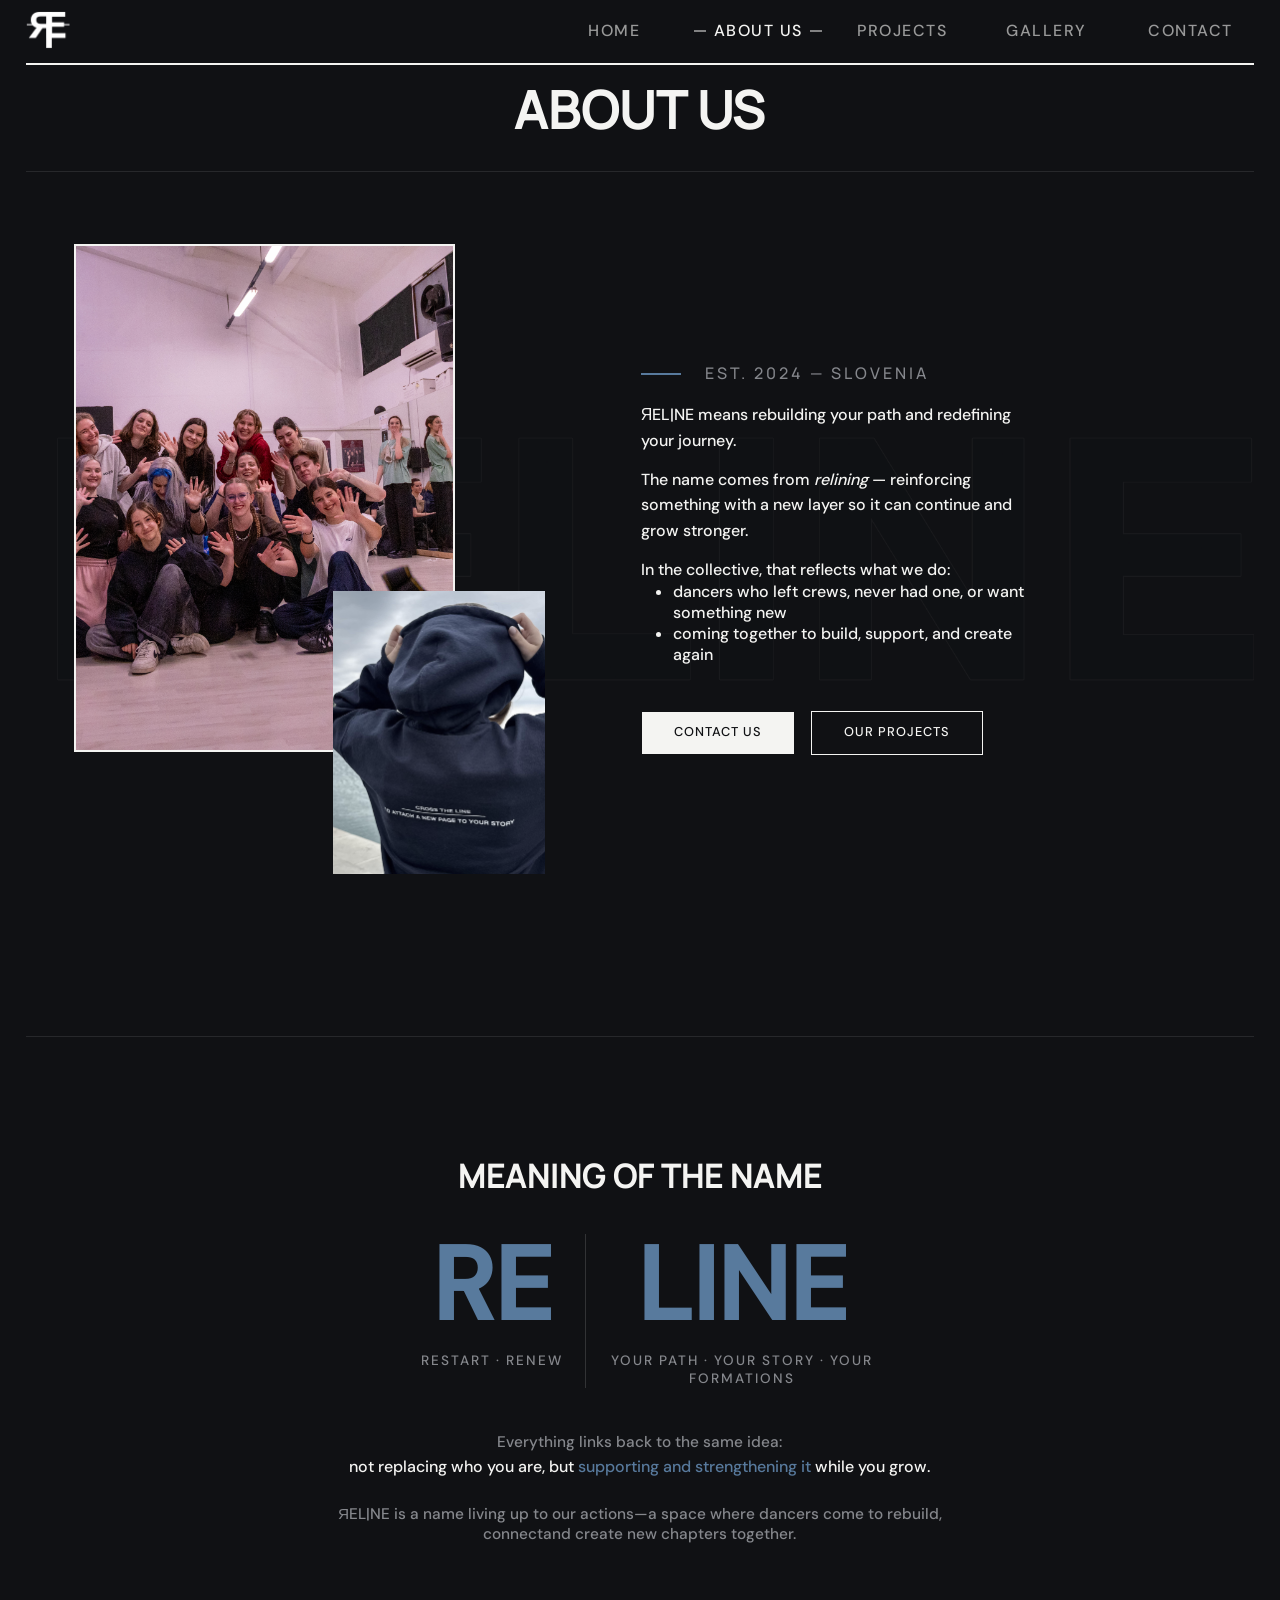
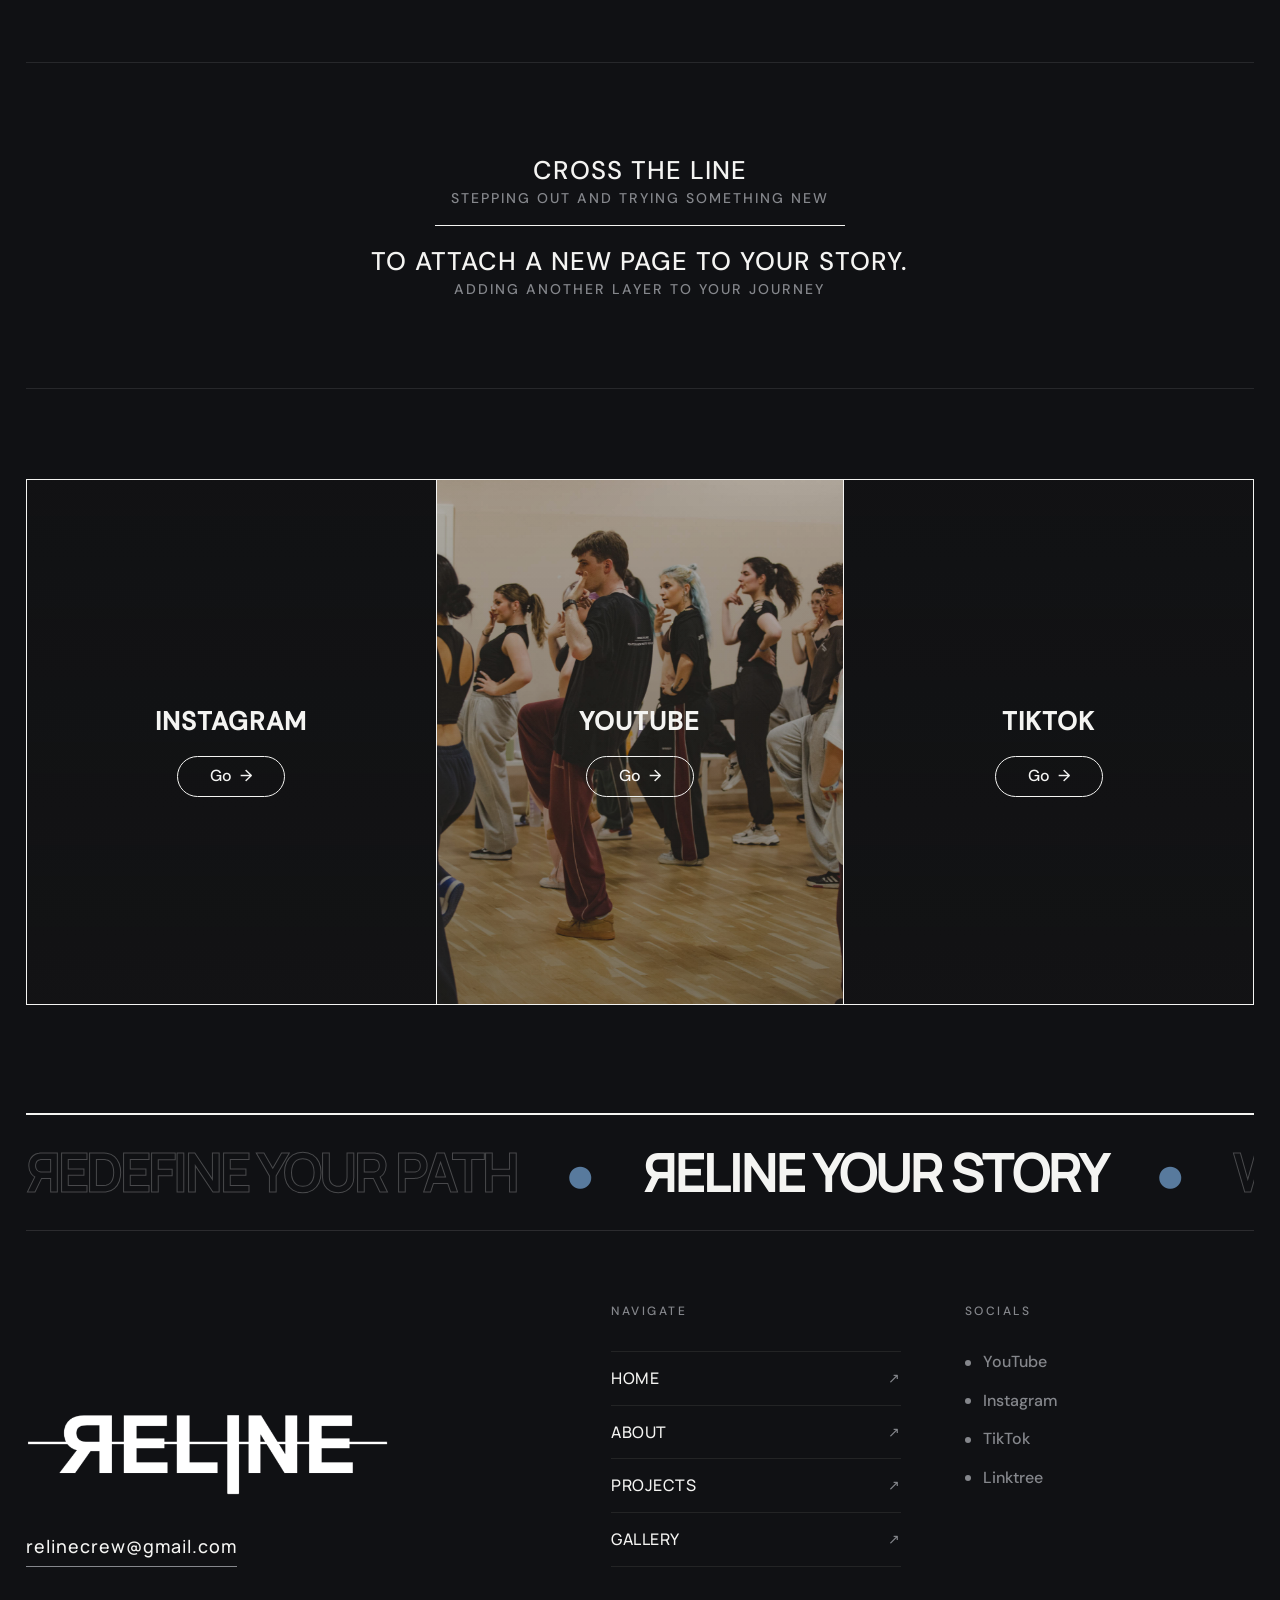
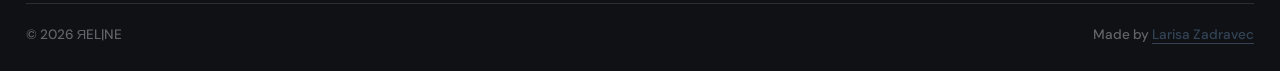
==== commit 2a2cf342: "animations" ====
--- a/pages/about.html
+++ b/pages/about.html
@@ -117,10 +117,12 @@
                 </div>
 
                 <div class="about-name-content">
-                    <p>Everything links back to the same idea:<br>
-                    <span>not replacing who you are, but supporting and strengthening it while you grow.</span></p>
-                    <p>RELINE is a name living up to our actions—a space where dancers come to rebuild, connectand create new chapters together.</p>
-                </div>
+                    <p class="about-name-content-p">Everything links back to the same idea:<br></p>
+                    <p class="about-name-quote">not replacing who you are, but <span>supporting and strengthening it</span> while you grow.</span></p>
+                    <p class="about-name-content-p">ЯEL|NE is a name living up to our actions—a space where dancers come to rebuild, connectand create new chapters together.</p>
+                </div>
+
+                
    
 
             </div>
@@ -221,7 +223,7 @@
                 socialsObserver.unobserve(entry.target);
             }
         });
-    }, { threshold: 0.2 });
+    }, { threshold: 0.3 });
 
     socialsObserver.observe(socialsSection);
 
--- a/css/styles.css
+++ b/css/styles.css
@@ -629,7 +629,7 @@
 }
 
 .footer img {
-    width: 60%;
+    width: clamp(60%, 70%, 80%);
 }
 
 
@@ -637,6 +637,7 @@
 .footer-logo {
     display: flex;
     flex-direction: column;
+    align-self: flex-end;
 }
 .footer-mail {
     display: inline-block;
@@ -649,14 +650,30 @@
 
     transition: all 0.3s ease;
     width: fit-content;
+    max-width: 0;
+    overflow: hidden;
+    white-space: nowrap;
+
     background-color: transparent;
     border: none;
     border-bottom: 1px solid var(--gray);
+
+    animation: mail 1s steps(22) forwards;
+
 }
 .footer-mail:hover {
     color: var(--color-light);
     border-color: var(--color-light);
     padding-left: 0.5rem;
+}
+
+@keyframes mail {
+    from {
+        max-width: 0;
+    }
+    to {
+        max-width: 22ch;
+    }
 }
 
 
@@ -688,6 +705,9 @@
     letter-spacing: 0.5px;
     transition: padding 0.3s cubic-bezier(0.22, 1, 0.36, 1), color 0.3s ease;
     position: relative;
+
+    opacity: 0;
+    animation: footer 0.3s ease-out forwards;
 }
 
 .footer-nav a::after {
@@ -698,7 +718,7 @@
 }
 
 .footer-nav a:hover {
-    padding-left: 1rem;
+    padding-left: 0.7rem;
     color: var(--color-light);
 }
 
@@ -706,6 +726,7 @@
     color: var(--color-light);
     transform: translate(3px, -3px);
 }
+
 
 
 /* 3rd Column - Socials */
@@ -723,6 +744,8 @@
     color: var(--gray);
     font-size: clamp(1rem, 1.1vw, 1.125rem);
     transition: color 0.3s ease, gap 0.3s ease;
+    opacity: 0;
+    animation: footer 0.3s ease-out forwards;
 }
 
 .footer-social a::before {
@@ -743,6 +766,50 @@
     background: var(--color-light);
     box-shadow: 0 0 0 4px rgba(244, 244, 242, 0.15)
 }
+
+.footer-social li:nth-child(1) a,
+.footer-nav li:nth-child(1) a { 
+    animation-delay: 0.4s; 
+}
+.footer-social li:nth-child(2) a,
+.footer-nav li:nth-child(2) a { 
+    animation-delay: 0.5s; 
+}
+.footer-social li:nth-child(3) a,
+.footer-nav li:nth-child(3) a { 
+    animation-delay: 0.6s; 
+}
+.footer-social li:nth-child(4) a,
+.footer-nav li:nth-child(4) a { 
+    animation-delay: 0.7s; 
+}
+
+@keyframes footer {
+    from {
+        opacity: 0;
+        transform: translateY(-5px);
+    }
+    to {
+        opacity: 1;
+        transform: translateY(0);
+    }
+}
+
+
+/* Pause all name animations until visible */
+#footer .footer-mail,
+#footer .footer-social a,
+#footer .footer-nav a {
+    animation-play-state: paused;
+}
+
+/* Start animations when footer enters viewport */
+#footer.is-visible .footer-mail,
+#footer.is-visible .footer-social a,
+#footer.is-visible .footer-nav a {
+    animation-play-state: running;
+}
+
 
 
 /* Bottom */
@@ -1197,10 +1264,66 @@
 }
 
 
-.timeline-award { 
-    color: var(--color-light); 
-    margin-left: 0.2rem;
-}
+.timeline-award {
+    display: inline-flex;
+    align-items: center;
+    gap: 0.2rem;
+    margin-left: 0.5rem;
+    padding: 0.2rem 0.7rem;
+    font-size: 0.8rem;
+    letter-spacing: 0.5px;
+    text-transform: uppercase;
+    border-radius: 100px;
+    font-weight: bold;
+    transition: all 0.3s ease;
+    margin-bottom: 0.5vh;
+    position: relative;
+    overflow: hidden;
+}
+
+.award-gold {
+    color: var(--primary);
+    background: linear-gradient(135deg, #ffd700, #ffb347);
+    box-shadow: 0 0 12px rgba(255, 215, 0, 0.3);
+}
+
+.award-silver {
+    color: var(--primary);
+    background: linear-gradient(135deg, #e0e0e0, #a8a8a8);
+    box-shadow: 0 0 12px rgba(200, 200, 200, 0.25);
+}
+
+.award-bronze {
+    color: var(--primary);
+    background: linear-gradient(135deg, #cd7f32, #a05a2c);
+    box-shadow: 0 0 12px rgba(205, 127, 50, 0.3);
+}
+
+.timeline-item:hover .timeline-award {
+    filter: brightness(1.1);
+}
+
+.timeline-award::after {
+    content: "";
+    position: absolute;
+    top: 0;
+    left: -100%;
+    width: 100%;
+    height: 100%;
+    background: linear-gradient(
+        90deg,
+        transparent,
+        rgba(255, 255, 255, 0.5),
+        transparent
+    );
+    transition: left 0.5s ease;
+}
+
+.timeline-item:hover .timeline-award::after {
+    left: 100%;
+}
+
+
 .timeline-song  { 
     font-style: italic; 
     opacity: 0.7;
@@ -1775,13 +1898,20 @@
     width: min(50rem, 100%);
     margin: 0 auto;
     color: var(--gray);
-    line-height: 1.7;
-}
-
-.about-name-content p + p { margin-top: 1.2em; }
-
-.about-name-content span { color: var(--color); }
-
+}
+
+.about-name-content-p { 
+    margin-top: 3vh; 
+    font-size: clamp(0.9rem, 1.2vw, 1.2rem); 
+}
+
+.about-name-quote { 
+    color: var(--secondary); 
+    margin-top: 0.5vh;
+}
+.about-name-content span { 
+    color: var(--color);
+}
 
 /* Pause all name animations until visible */
 #about-name .typing-name-re,
@@ -1972,7 +2102,7 @@
 
 .about-socials-instagram::before { background-image:url('../img/Group_photos/jennie-likeJennie-mma-specialProject-kpop-dance-cover-32.jpeg'); }
 .about-socials-youtube::before { background-image: url(../img/Group_photos/SeungYeon-clc-danceClass-2.JPG); }
-.about-socials-tiktok::before { background-image: url(../img/Group_photos/NationalChampionship-UPZS-jennie-likeJennie-kpop-dance-cover-2.JPG); }
+.about-socials-tiktok::before { background-image: url(../img/Group_photos/jennie-likeJennie-mma-specialProject-kpop-dance-cover-15.jpeg); }
 
 .about-socials-text {
     font-size: clamp(1rem, 2vw, 2rem);
@@ -2184,4 +2314,36 @@
     .typing-3 {
         --chars: 100%;
     }
+}
+
+
+.about-name-content {
+    max-width: 650px;
+    margin: 2rem auto 0;
+    text-align: center;
+}
+
+.about-name-intro {
+    color: var(--gray);
+    font-size: 0.85rem;
+    margin-bottom: 0.5rem !important;
+}
+
+.about-name-highlight {
+    font-size: clamp(1rem, 1.5vw, 1.2rem);
+    color: var(--secondary);
+}
+
+.about-name-highlight span {
+    color: var(--color-light);
+}
+
+.about-name-description {
+    max-width: 520px;
+    margin: 1.25rem auto 0 !important;
+    padding-top: 1rem;
+    border-top: 1px solid rgba(244, 244, 242, 0.15);
+
+    color: var(--gray);
+    font-size: 0.9rem;
 }
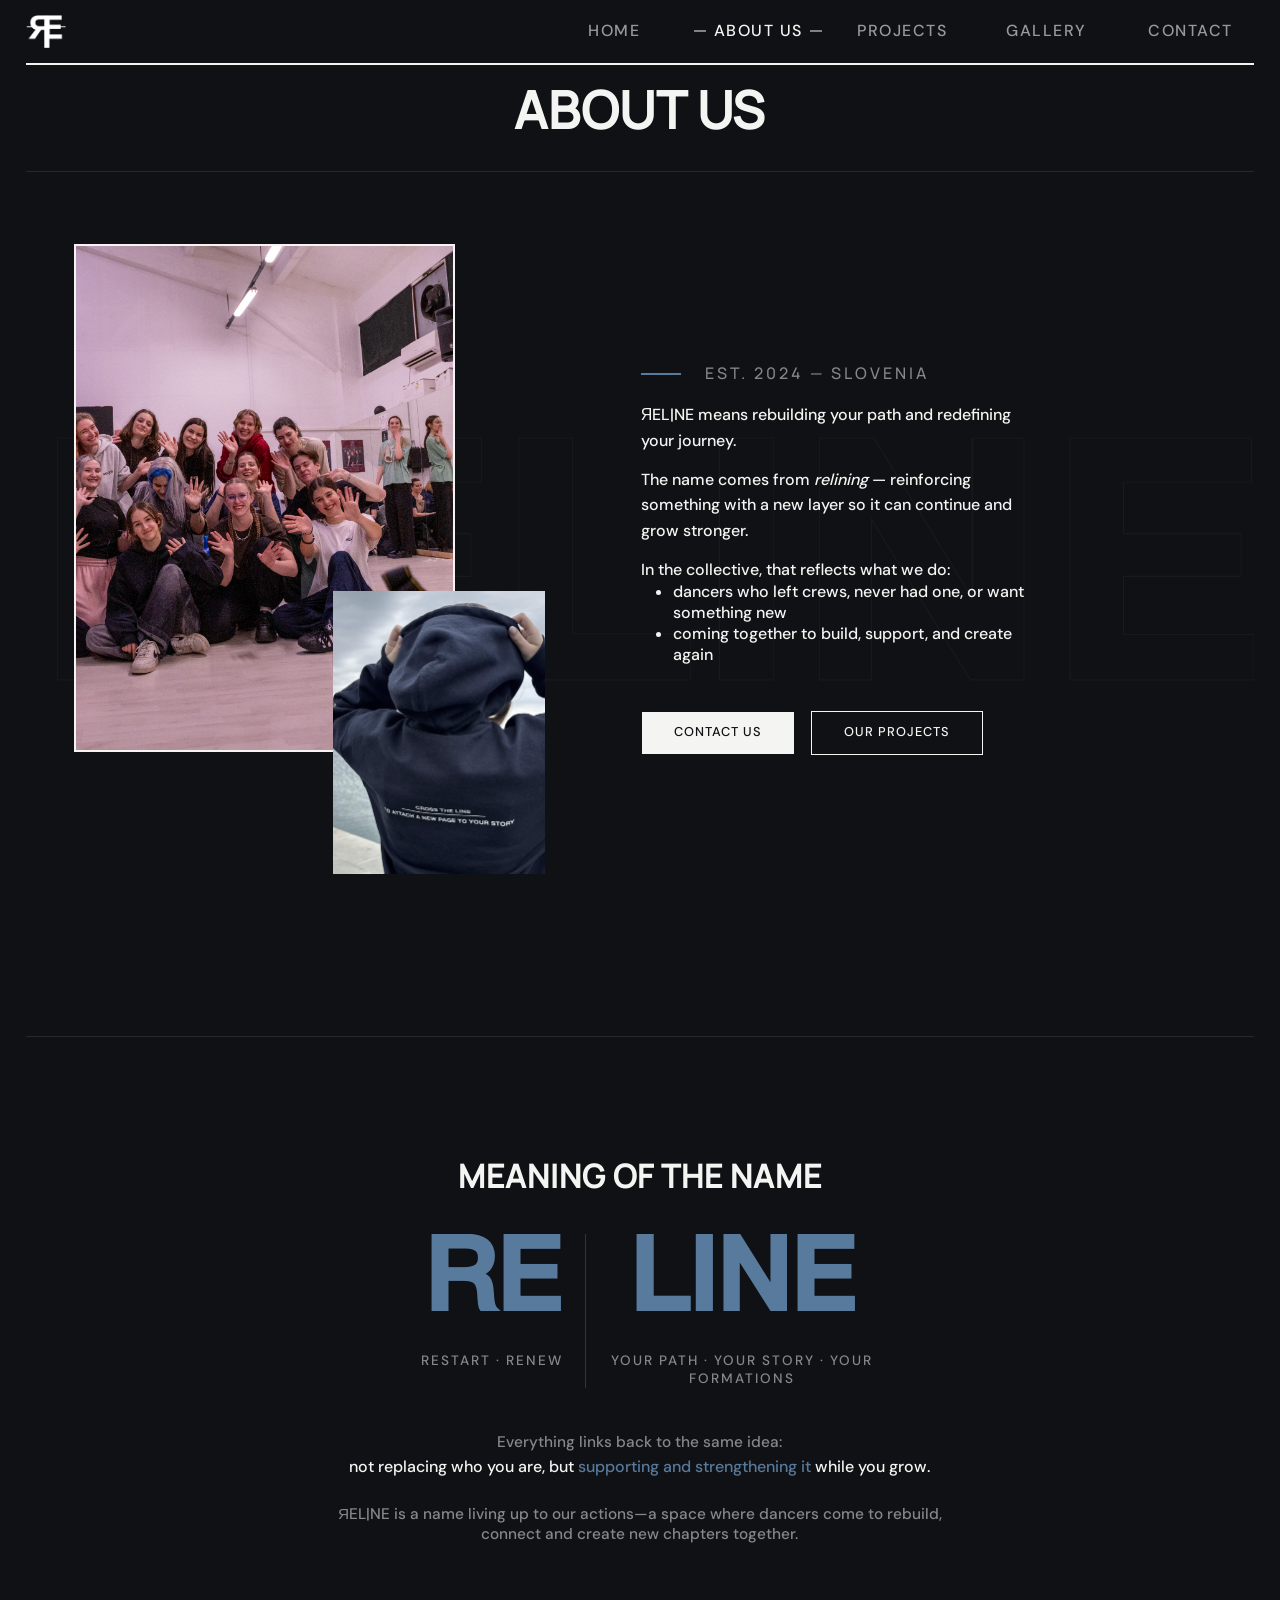
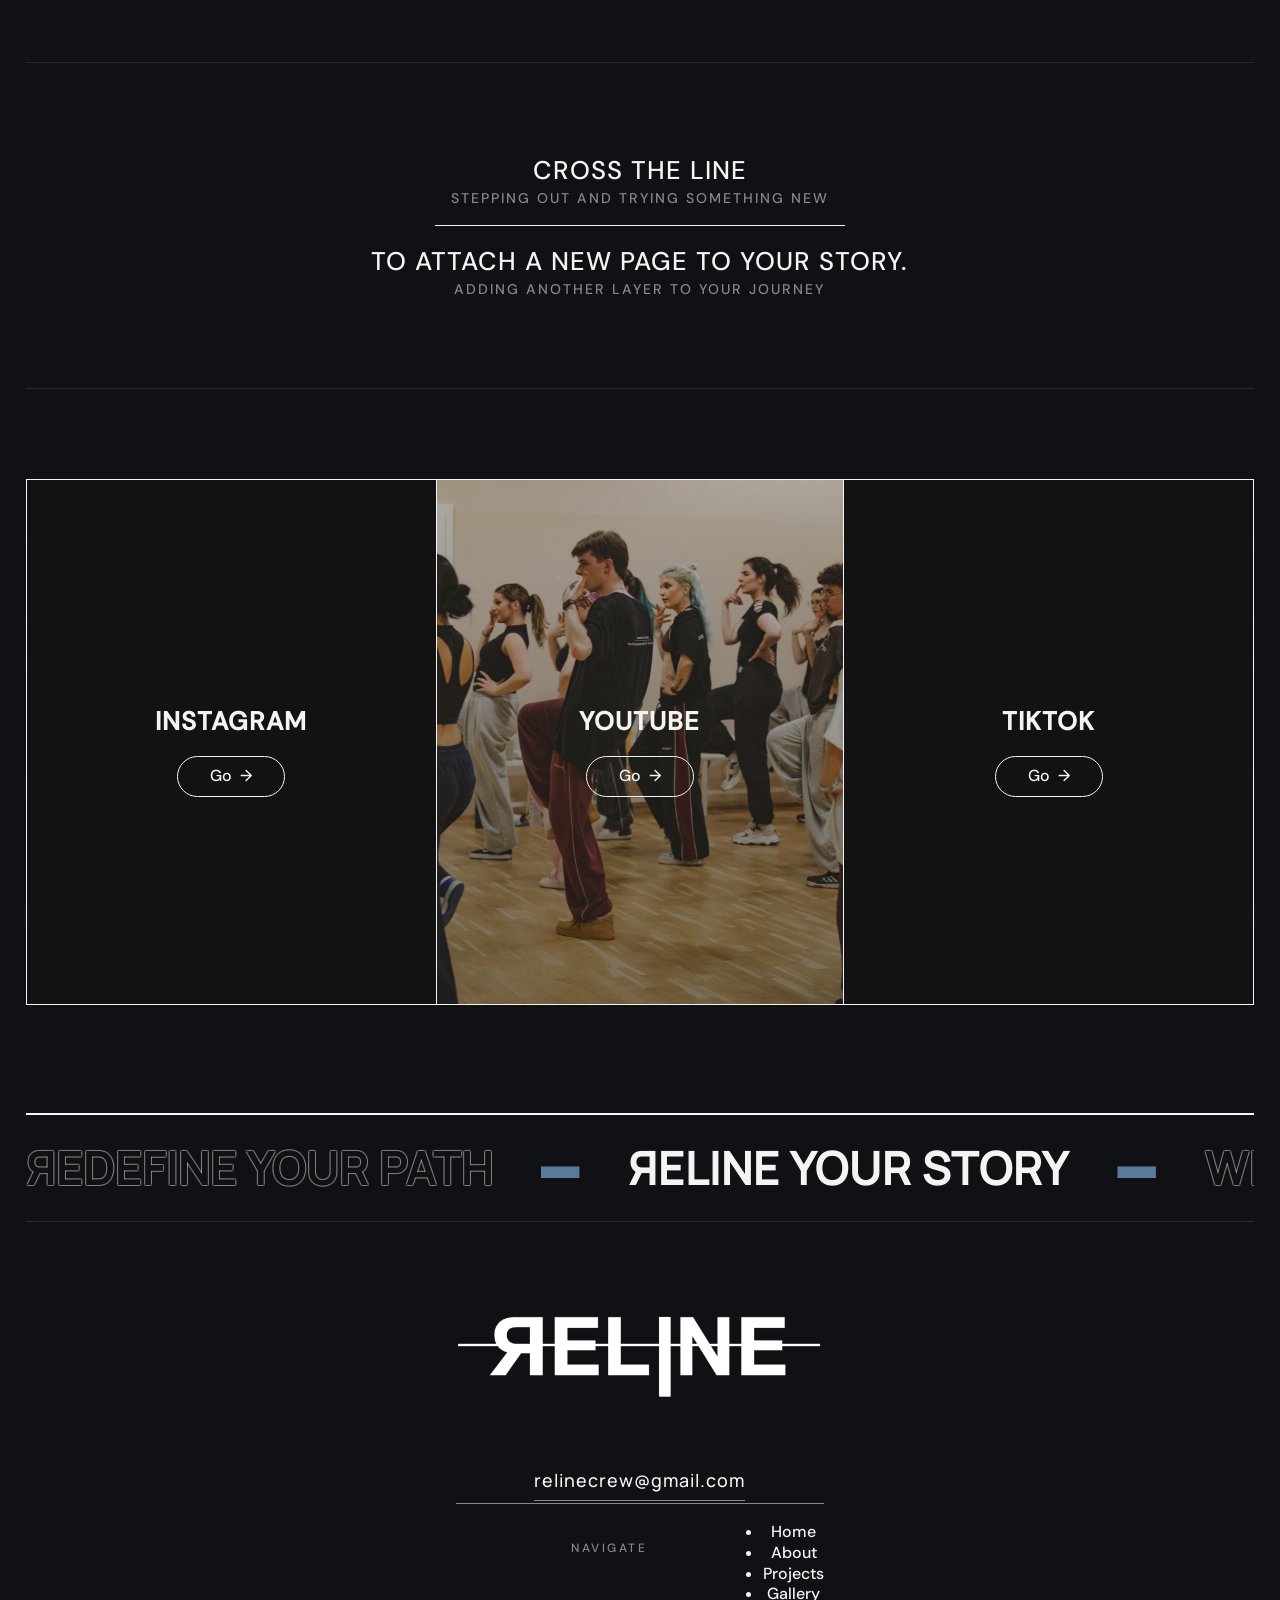
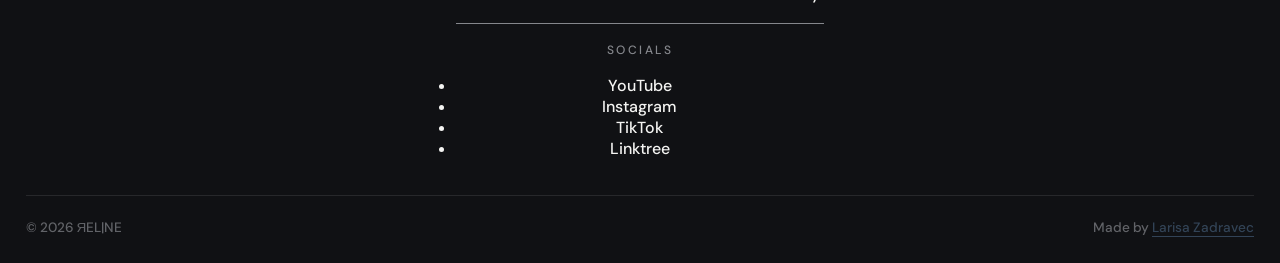
==== commit 5305f81c: "popravljanje detajlov od tajde in primoža" ====
--- a/pages/about.html
+++ b/pages/about.html
@@ -117,9 +117,9 @@
                 </div>
 
                 <div class="about-name-content">
-                    <p class="about-name-content-p">Everything links back to the same idea:<br></p>
+                    <p class="about-name-content-p about-name-content-1">Everything links back to the same idea:<br></p>
                     <p class="about-name-quote">not replacing who you are, but <span>supporting and strengthening it</span> while you grow.</span></p>
-                    <p class="about-name-content-p">ЯEL|NE is a name living up to our actions—a space where dancers come to rebuild, connectand create new chapters together.</p>
+                    <p class="about-name-content-p about-name-content-2">ЯEL|NE is a name living up to our actions—a space where dancers come to rebuild, connect and create new chapters together.</p>
                 </div>
 
                 
--- a/css/styles.css
+++ b/css/styles.css
@@ -35,6 +35,7 @@
 img {
     width: 100%;
 }
+
 
 
 
@@ -270,13 +271,26 @@
     z-index: 90;
 }
 
+.nav-logo {
+    display: flex;
+    align-items: center;
+    justify-content: center;
+    height: 100%;
+}
+
 .nav-logo,
 .overlay-header img {
-    width: clamp(2.5rem, 3.5vw, 3.5rem);
+    width: clamp(2.5rem, 3vw, 3rem);
 }
 
 .nav-logo img {
     transition: 0.3s;
+}
+
+.nav-logo a {
+    display: flex;
+    align-items: center;
+    justify-content: center;
 }
 
 .nav-logo img:hover {
@@ -344,9 +358,6 @@
 }
 
 
-
-
-
 @media screen and (max-width: 900px) {
 
     .nav-menu {
@@ -359,6 +370,10 @@
 
     .nav-menu-text {
         display: none;
+    }
+
+    nav {
+        transition: 0.3s ease;
     }
 
 
@@ -372,7 +387,7 @@
     width: 100%;
     height: 100vh;
     background: var(--primary);
-    z-index: 100;
+    z-index: 1000;
     
     transform: translateX(100%);
     transition: transform 0.5s cubic-bezier(0.77, 0, 0.18, 1);
@@ -461,7 +476,7 @@
 
 .nav-name {
     font-family: Manrope, Arial, sans-serif;
-    font-size: clamp(2.5rem, 4.5vw, 4.5rem);
+    font-size: clamp(2.5rem, 13vw, 5rem);
     font-weight: bold;
     letter-spacing: -2px;
     line-height: 0.9;
@@ -536,11 +551,6 @@
         padding: 1.2rem 0;
     }
 
-    .nav-name {
-        font-size: clamp(2.5rem, 13vw, 5rem);
-        letter-spacing: -1px;
-    }
-
     .overlay-footer {
         flex-direction: column;
         align-items: flex-start;
@@ -582,24 +592,31 @@
 
 .footer-marquee-track span {
     font-family: Manrope, Arial, sans-serif;
-    font-size: clamp(2rem, 4vw, 4rem);
+    font-size: clamp(2rem, 3.5vw, 3.5rem);
     font-weight: bold;
     text-transform: uppercase;
-    letter-spacing: -1px;
-    color: transparent;
-    -webkit-text-stroke: 1px rgba(244, 244, 242, 0.25);
-    transition: color 0.3s ease;
+    letter-spacing: 1px;
+    color: var(--primary);
+    text-shadow:
+        -1px -1px 0 rgba(244,244,242,0.2),
+        1px -1px 0 rgba(244,244,242,0.2),
+        -1px 1px 0 rgba(244,244,242,0.2),
+        1px 1px 0 rgba(244,244,242,0.2),
+        -1px 0 0 rgba(244,244,242,0.2),
+        1px 0 0 rgba(244,244,242,0.2),
+        0 -1px 0 rgba(244,244,242,0.2),
+        0 1px 0 rgba(244,244,242,0.2);
 }
 
 .footer-marquee-track span.filled {
     color: var(--secondary);
-    -webkit-text-stroke: 0;
+    text-shadow: none;
 }
 
 .footer-marquee-track span.dot {
     color: var(--color);
-    -webkit-text-stroke: 0;
-    font-size: clamp(2rem, 4vw, 4rem);
+    text-shadow: none;
+    font-size: clamp(2rem, 3vw, 3rem);
 }
 
 @keyframes marquee {
@@ -614,31 +631,11 @@
 
 /* Content*/
 .footer {
-    display: grid;
-    grid-template-columns: 1.8fr 1fr 1fr;
-    padding: 8vh 0 4vh;
-    gap: 4rem;
-}
-
-.footer h4 {
-    color: var(--gray);
-    font-size: 0.75rem;
-    letter-spacing: 2.5px;
-    margin-bottom: 2rem;
-    font-weight: normal;
-}
-
-.footer img {
-    width: clamp(60%, 70%, 80%);
-}
-
-
-/* 1st Column */
-.footer-logo {
-    display: flex;
-    flex-direction: column;
-    align-self: flex-end;
-}
+    width: 30%;
+    margin: 3vh 35% 4vh 35%;
+    text-align: center;
+}
+
 .footer-mail {
     display: inline-block;
     font-family: Manrope, Arial, sans-serif;
@@ -647,179 +644,70 @@
     letter-spacing: 1px;
     color: var(--secondary);
     padding-bottom: 0.5rem;
-
     transition: all 0.3s ease;
     width: fit-content;
-    max-width: 0;
     overflow: hidden;
     white-space: nowrap;
-
     background-color: transparent;
     border: none;
     border-bottom: 1px solid var(--gray);
-
-    animation: mail 1s steps(22) forwards;
-
-}
-.footer-mail:hover {
-    color: var(--color-light);
-    border-color: var(--color-light);
-    padding-left: 0.5rem;
-}
-
-@keyframes mail {
-    from {
-        max-width: 0;
-    }
-    to {
-        max-width: 22ch;
-    }
-}
-
-
-/* 2nd Column - Navigation */
-.footer-nav ul {
-    list-style: none;
-    display: flex;
-    flex-direction: column;
-    gap: 0;
-}
-
-.footer-nav li {
-    border-bottom: 1px solid rgba(244, 244, 242, 0.08);
-}
-
-.footer-nav li:first-child {
-    border-top: 1px solid rgba(244, 244, 242, 0.08);
-}
-
-.footer-nav a {
+    margin: 3vh 0
+}
+
+.footer h4 {
+    color: var(--gray);
+    font-size: 0.75rem;
+    letter-spacing: 2.5px;
+    font-weight: normal;
+    background: var(--primary);
+    width: fit-content;
+    text-align: center;
+    padding: 0 1rem;
+    z-index: 4;
+    position: relative;
+    margin: 2vh auto;
+}
+
+
+.footer-nav {
     display: flex;
     justify-content: space-between;
-    align-items: center;
-    padding: 1rem 0;
-    color: var(--secondary);
-    font-family: Manrope, Arial, sans-serif;
-    text-transform: uppercase;
-    font-size: clamp(1rem, 1.2vw, 1.15rem);
-    letter-spacing: 0.5px;
-    transition: padding 0.3s cubic-bezier(0.22, 1, 0.36, 1), color 0.3s ease;
-    position: relative;
-
-    opacity: 0;
-    animation: footer 0.3s ease-out forwards;
-}
-
-.footer-nav a::after {
-    content: "↗";
-    color: var(--gray);
-    font-size: 0.9rem;
-    transition: transform 0.3s cubic-bezier(0.22, 1, 0.36, 1), color 0.3s ease;
-}
-
-.footer-nav a:hover {
-    padding-left: 0.7rem;
-    color: var(--color-light);
-}
-
-.footer-nav a:hover::after {
-    color: var(--color-light);
-    transform: translate(3px, -3px);
-}
-
-
-
-/* 3rd Column - Socials */
-.footer-social ul {
-    list-style: none;
-    display: flex;
-    flex-direction: column;
+    border-top: solid var(--gray) 1px;
+    border-bottom: solid var(--gray) 1px;
+    padding: 2vh 0;
+    margin-top: -25px;
+    z-index: 1;
+}
+
+.footer-socials {
+    display: flex;
+    justify-content: center;
     gap: 1rem;
 }
 
-.footer-social a {
-    display: inline-flex;
-    align-items: center;
-    gap: 0.75rem;
-    color: var(--gray);
-    font-size: clamp(1rem, 1.1vw, 1.125rem);
-    transition: color 0.3s ease, gap 0.3s ease;
-    opacity: 0;
-    animation: footer 0.3s ease-out forwards;
-}
-
-.footer-social a::before {
-    content: "";
-    width: 6px;
-    height: 6px;
-    border-radius: 50%;
-    background: var(--gray);
-    transition: 0.3s ease, box-shadow 0.3s ease;
-}
-
-.footer-social a:hover {
-    color: var(--secondary);
-    gap: 1rem;
-}
-
-.footer-social a:hover::before {
-    background: var(--color-light);
-    box-shadow: 0 0 0 4px rgba(244, 244, 242, 0.15)
-}
-
-.footer-social li:nth-child(1) a,
-.footer-nav li:nth-child(1) a { 
-    animation-delay: 0.4s; 
-}
-.footer-social li:nth-child(2) a,
-.footer-nav li:nth-child(2) a { 
-    animation-delay: 0.5s; 
-}
-.footer-social li:nth-child(3) a,
-.footer-nav li:nth-child(3) a { 
-    animation-delay: 0.6s; 
-}
-.footer-social li:nth-child(4) a,
-.footer-nav li:nth-child(4) a { 
-    animation-delay: 0.7s; 
-}
-
-@keyframes footer {
-    from {
-        opacity: 0;
-        transform: translateY(-5px);
-    }
-    to {
-        opacity: 1;
-        transform: translateY(0);
-    }
-}
-
-
-/* Pause all name animations until visible */
-#footer .footer-mail,
-#footer .footer-social a,
-#footer .footer-nav a {
-    animation-play-state: paused;
-}
-
-/* Start animations when footer enters viewport */
-#footer.is-visible .footer-mail,
-#footer.is-visible .footer-social a,
-#footer.is-visible .footer-nav a {
-    animation-play-state: running;
-}
-
-
-
-/* Bottom */
+.footer-nav-a {
+    width: 25px;
+    height: 25px;
+    padding: 10px;
+    border: solid 3px var(--secondary);
+    border-radius: 50px;
+    transition: all 0.2s;
+    box-shadow: 0px 0px 0px 0px rgba(255, 255, 255, 0.222);
+}
+.footer-nav-a:hover {
+    transform: scale(1.08);
+    transition: 0.3s;
+    filter: brightness(150%);
+    box-shadow: 0px 0px 20px 0px rgba(255, 255, 255, 0.1)
+}
+
+
 .footer-bottom {
+    border-top: var(--border-light);
     display: flex;
     justify-content: space-between;
     padding: 2.5vh 0 3vh;
     align-items: center;
-    gap: 1.5rem;
-    border-top: 1px solid rgba(244, 244, 242, 0.12);
 }
 
 .footer-bottom p,
@@ -828,67 +716,15 @@
     font-size: 0.85rem;
     opacity: 0.7;
 }
-
 .footer-bottom a {
-    border-bottom: var(--color) 1px solid;
     color: var(--color);
-    transition: 0.3s;
+    border-bottom: solid 1px var(--color);
+    transition: all 0.3s;
 }
 .footer-bottom a:hover {
-    border-bottom: var(--secondary) 1px solid;
-    color: var(--secondary);
-}
-
-@media screen and (max-width: 1200px) {
-        
-    .footer {
-        grid-template-columns: 1fr 1fr 1fr;
-        padding: 8vh 0 4vh;
-        gap: 3rem;
-    }
-    
-}
-
-
-@media screen and (max-width: 900px) {
-        
-    .footer {
-        grid-template-columns: 1fr 1fr;
-        grid-template-areas: 
-            "footer-logo footer-logo"
-            "footer-nav footer-social";
-        gap: 4rem;
-    }
-
-    .footer-logo {
-        grid-area: footer-logo;
-    }
-    .footer-nav {
-        grid-area: footer-nav;
-    }
-    .footer-social {
-        grid-area: footer-social;
-    }
-
-    
-}
-
-
-@media screen and (max-width: 900px) {
-        
-    .footer {
-        grid-template-columns: 1fr;
-        grid-template-areas: 
-            "footer-logo"
-            "footer-nav"
-            "footer-social";
-        gap: 4rem;
-    }
-
-    
-}
-
-
+    color: var(--color-light);
+    border-bottom: solid 1px var(--color-light);
+}
 
 
 
@@ -898,11 +734,12 @@
 #homepage-container {
     position: relative;
     z-index: 10;
-    width: 96%;
-    min-height: 85vh;
+    width: 30rem;
+    min-height: 87vh;
     display: flex;
     align-items: flex-end;
-    justify-content: left;
+    justify-content: center;
+    justify-self: center;
     margin: 0 2%;
     z-index: 1;
 }
@@ -912,68 +749,45 @@
 }
 
 .homepage-container {
-    display: grid;
-    grid-template-columns: 1fr 1fr;
     gap: 1rem;
     width: 100%;
-}
-
+    justify-content: center;
+}
+
+.homepage-container div {
+    justify-self: center
+}
+
+.homepage-intro {
+    width: 100%;
+}
 
 .homepage-links {
     display: flex;
-    flex-direction: column;
     align-items: flex-end;
-    justify-content: flex-end;
-    position: absolute;
-    bottom: 0;
-    right: 0;
+    justify-content: center;
     gap: 1rem;
-}
-
-.homepage-links a {
-    border: solid 3px var(--secondary);
-    border-radius: 50px;
-    width: 25px;
-    height: 25px;
-    padding: 10px;
-    transition: 0.2s;
-    transition: 0.4s;
-    box-shadow: 0px 0px 0px 0px rgba(255, 255, 255, 0.222);
-}
-.homepage-links a:hover {
-    transform: scale(1.08);
-    transition: 0.3s;
-    filter: brightness(150%);
-    box-shadow: 0px 0px 20px 0px rgba(255, 255, 255, 0.1);
-}
-
-
-.typing {
-    width: 25.8rem;
-    animation: typing 2s steps(22);
-    white-space: nowrap;
-    overflow: hidden;
-}
-@keyframes typing {
-    from {
-        width: 0;
-    }
-}
-
-
-.homepage-intro {
-    border-bottom: solid 1px var(--secondary);
-    padding-bottom: 1rem;
-    width: 30rem;
-    margin-bottom: 2rem;
-}
+    margin: 2vh 0;
+}
+
+.homepage-slogan {
+    font-size: clamp(0.9rem, 1.3vw, 1.3rem);
+    text-transform: uppercase;
+    letter-spacing: 1px;
+    color: var(--secondary);
+    line-height: 1.4;
+    text-align: center;
+}
+
+
 .homepage-commands {
-    width: 30rem;
+    width: 100%;
     justify-content: space-between;
     display: flex;
     align-items: baseline;
     height: 8vh;
     gap: 0.5rem;
+    margin-top: 2vh;
 }
 
 .homepage-video,
@@ -1053,68 +867,15 @@
     transform: scale(1.1);
 }
 
-@media screen and (max-width: 800px) {
+@media screen and (max-width: 600px) {
     
-    .homepage-container {
-        grid-template-columns: 1fr;
-    }
-
-    .homepage-links {
-        display: none;
-    }
-
-    .homepage-intro {
-        width: 100%;
-    }
-    .homepage-commands {
-        width: 100%;
-        justify-content:left;
-        display: flex;
-        height: 8vh;
-    }
-
-    .homepage-intro img {
-        width: 25rem;
-    }
-}
-
-
-@media screen and (max-width: 700px) {
-        
-    .typing {
-        width: 100%;
-    }
-
-     .homepage-intro img {
-        width: 20rem;
-        margin-bottom: 2vh;
-    }
-
     #homepage-container {
-        min-height: 83vh;
-    }
-}
-
-@media screen and (max-width: 450px) {
-    
-    .homepage-commands {
-        gap: 0.3rem;
-    }
-
-    .homepage-audio button i {
-        font-size: 0.8rem;
-    }
-
-    .homepage-video {
-        padding: 2vh 1.5rem;
-    }
-
-    .homepage-video-title,
-    .homepage-video-link {
-        font-size: 0.9rem;
-    }
-    
-}
+        width: 96%;
+        margin: 0 2%;
+    }
+
+}
+
 
 
 
@@ -1265,13 +1026,10 @@
 
 
 .timeline-award {
-    display: inline-flex;
+    display: inline-block;
     align-items: center;
-    gap: 0.2rem;
     margin-left: 0.5rem;
     padding: 0.2rem 0.7rem;
-    font-size: 0.8rem;
-    letter-spacing: 0.5px;
     text-transform: uppercase;
     border-radius: 100px;
     font-weight: bold;
@@ -1279,6 +1037,14 @@
     margin-bottom: 0.5vh;
     position: relative;
     overflow: hidden;
+    font-size: clamp(0.6rem, 0.7vw, 0.7rem);
+    white-space: nowrap;
+    vertical-align: middle;
+    line-height: 1;  
+}
+.timeline-award sup {
+    margin-left: 0.05rem;
+    vertical-align:baseline;
 }
 
 .award-gold {
@@ -1328,7 +1094,12 @@
     font-style: italic; 
     opacity: 0.7;
     margin-top: 1vh;
-}
+    font-size: clamp(0.9rem, 1.1vw, 1.125rem);
+}
+.timeline-song-multible p {
+    margin-bottom: 1vh
+}
+
 .timeline .button-4 { 
     margin-top: 0.5vh;
 }
@@ -1358,7 +1129,6 @@
     transition: opacity 0.4s ease, transform 0.4s ease;
 }
 
-
 .timeline-navigation.is-hidden {
     opacity: 0;
     pointer-events: none;
@@ -1382,8 +1152,37 @@
     align-items: center;
     color: var(--gray);
     text-decoration: none;
-    transition: all 0.3s;
+    transition: all 0.3s ease;
     margin-right: 1.5rem;
+
+    transform: translateX(10px);
+    opacity: 0;
+
+    animation: projects-navigation 0.2s ease-out forwards;
+}
+
+.timeline-navigation-link:nth-child(1) {
+    animation-delay: 0.5s;
+}
+
+.timeline-navigation-link:nth-child(2) {
+    animation-delay: 0.7s;
+}
+
+.timeline-navigation-link:nth-child(3) {
+    animation-delay: 0.9s;
+}
+
+@keyframes projects-navigation {
+    from {
+        transform: translateX(10px);
+        opacity: 0;
+    }
+
+    to {
+        transform: translateX(0);
+        opacity: 1;
+    }
 }
 
 .timeline-navigation-link::after {
@@ -1395,7 +1194,7 @@
     background: var(--gray);
     transform: scaleX(0.6);
     transform-origin: left center;
-    transition: transform 0.3s, background 0.3s;
+    transition: transform 0.3s;
 }
 
 .timeline-navigation-link:hover::after {
@@ -1405,7 +1204,7 @@
 
 .timeline-navigation-link:hover {
     color: var(--secondary);
-    transform: translateX(-10px);
+    translate: -10px 0;
 }
 
 #timeline-2024,
@@ -1419,8 +1218,14 @@
 }
 
 
+
 @media screen and (max-width: 1200px) {
     
+
+    .timeline-item {
+        padding: 10px 0px;
+    }
+
     .timeline-navigation {
         display: none;
     }
@@ -1429,11 +1234,22 @@
         display: flex;
         justify-content: center;
         align-items: center;
+        flex-direction: column;
         position: sticky;
-        top:7.3vh;
+        top: 7.2vh;
         z-index: 100;
-        background: linear-gradient(var(--primary) 60%, rgba(0, 0, 0, 0));
-        padding: 2vh 0 4vh 0;
+        background: linear-gradient(rgba(16, 17, 20, 0.75) 60%, rgba(0, 0, 0, 0));
+        backdrop-filter: blur(1px);
+        padding: 1vh 0 0vh 0;
+    }
+
+    .timeline-navigation-small-container {
+        display: flex;
+        justify-content: center;
+        align-items: center;
+        position: sticky;
+        z-index: 100;
+        padding: 1vh 0 3vh 0;
     }
 
     .timeline-navigation-link-small {
@@ -1443,26 +1259,66 @@
         display: flex;
         align-items: center;
         gap: 0.75rem;
+        font-weight: bold;
+        transform: translateY(-10px);
+        opacity: 0;
+        background: linear-gradient(rgba(0, 0, 0, 0), var(--primary), rgba(0, 0, 0, 0));
+        padding: 0 0.5rem;
+        margin: 0 1rem;
+
+        animation: projects-navigation 0.2s ease-out forwards;
+    }
+
+    .timeline-navigation-hr {
+        border: 0;
+        border-top: 2px solid var(--gray);
+        width: 0;
+        transform: translateY(-37px);
+        animation: timeline-nav-hr 0.2s steps(1000) 0.2s forwards;
+    }
+
+    @keyframes timeline-nav-hr {
+        from {
+            width: 0;
+        }
+        to {
+            width: 20rem;
+        }
+    }
+
+    .timeline-navigation-link-small:nth-child(1) {
+        animation-delay: 0.5s;
+    }
+
+    .timeline-navigation-link-small:nth-child(2) {
+        animation-delay: 0.7s;
+    }
+
+    .timeline-navigation-link-small:nth-child(3) {
+        animation-delay: 0.9s;
+    }
+
+    @keyframes projects-navigation {
+        from {
+            transform: translateY(-10px);
+            opacity: 0;
+        }
+
+        to {
+            transform: translateY(0);
+            opacity: 1;
+        }
     }
 
     .timeline-navigation-link-small:hover {
         color: var(--secondary);
     }
 
-    .timeline-navigation-link-small::before,
-    .timeline-navigation-link-small::after {
-        content: '';
-        display: block;
-        height: 2px;
-        width: 15px;
-        background: var(--gray);
-        transition: 0.3s;
-    }
 
     #timeline-2024,
     #timeline-2025,
     #timeline-2026 {
-        scroll-margin-top: 125px; 
+        scroll-margin-top: 130px; 
     }
 
 
@@ -1478,7 +1334,7 @@
     .timeline-item {
         width: 100%;
         padding-left: 70px;
-        padding-right: 25px;
+        padding-right: 0px;
     }
 
     .timeline-item.left,
@@ -1495,7 +1351,7 @@
     .timeline-item.left .timeline-dot,
     .timeline-item.right .timeline-dot { left: 23px; }
 
-    .timeline-content { border-bottom: #ffffff12 1px solid; }
+    .timeline-content { border-bottom: #ffffff12 1px solid; margin-right: 1rem; }
     .timeline-year { margin: 40px 0 20px 0; }
     .left:hover .timeline-content { transform: translateX(10px); }
     
@@ -1503,6 +1359,14 @@
         padding: 2.5vh 0 4vh 0;
     }
 
+    .timeline-award {
+        margin-left: 0.3rem; 
+    }
+
+
+
+
+
 }
 
 
@@ -1510,183 +1374,483 @@
 
 
 /* ========== GALLERY ========== */
-.gallery {
-    width: 80%;
-    margin: 0 10%;
-}
-
 /* THE GRID */
 .gallery-grid {
     display: grid;
-    grid-template-columns: repeat(5, 1fr); 
+    grid-template-columns: repeat(6, 1fr);
     gap: 1rem;
-}
-
-.gallery-grid img {
-    width: 100%;
-    height: 200px;
-    object-fit: cover;
-    cursor: pointer;
-    display: block;
-    transition:  0.2s;
-}
-
-.gallery-grid img:hover {
-    opacity: 0.7;
-    transform: scale(1.03);
-}
-
-/* PAGINATION CONTROLS */
-.pagnitation {
-    display: flex;
-    align-items: center;
-    height: 10vh;
-    justify-content: space-between;
-    margin: 2vh 40% 0 40%;
-    width: 20%;
-}
-
-.controls-button {
-    background: var(--primary);
-    border: none;
-    width: 30px;
-    height: 30px;
-    transition: all 0.3s;
-}
-
-.pagnitation button:hover {
-    transform: scale(1.15);
-    opacity: 0.6;
-}
-
-.page-number span {
-    font-size: clamp(1.4rem, 1.5vw, 1.5rem);
-    letter-spacing: 3px;
-}
-
-/* LIGHTBOX */
-.lightbox {
-    display: none;
-    position: fixed;
-    top: 0;
-    left: 0;
-    width: 100%;
-    height: 100%;
-    background-color: rgba(0, 0, 0, 0.9);
-    z-index: 1000;
-    justify-content: center;
-    align-items: center;
-}
-
-
-.lightbox.active {
-    display: flex;
-}
-
-.lightbox img {
-    max-width: 80%;
-    max-height: 80%;
-    object-fit: contain;
-}
-
-
-
-
+    width: 80%;
+    margin: 0 10%;
+    height: 70vh;
+}
 
 .gallery-item {
     position: relative;
     overflow: hidden;
     cursor: pointer;
-}
+    isolation: isolate;
+    background: var(--primary);
+}
+
+/* Default spans */
+.gallery-item       { grid-column: span 1; grid-row: span 1; }
+.gallery-item.wide  { grid-column: span 2; }
+.gallery-item.tall  { grid-row: span 2; }
+
 
 .gallery-item img {
     width: 100%;
-    height: 200px;
+    height: 100%;
     object-fit: cover;
     display: block;
-    transition: 0.3s;
+    filter: grayscale(1) contrast(1.1);
+    mix-blend-mode: luminosity;
+    transition:
+        transform 0.7s cubic-bezier(0.22, 1, 0.36, 1),
+        filter 0.6s ease,
+        mix-blend-mode 0.6s ease;
 }
 
 .gallery-item:hover img {
+    transform: scale(1.06);
+    filter: grayscale(0) contrast(1);
+    mix-blend-mode: normal;
+}
+
+/* Index number top-right */
+.gallery-item .index {
+    position: absolute;
+    top: 0.6rem;
+    right: 0.75rem;
+    font-family: Manrope, Arial, sans-serif;
+    font-size: 0.7rem;
+    letter-spacing: 2px;
+    color: var(--secondary);
+    opacity: 0.5;
+    mix-blend-mode: difference;
+    transition: opacity 0.3s ease;
+    pointer-events: none;
+}
+
+.gallery-item:hover .index { opacity: 0.9; }
+
+/* Photographer caption sliding from bottom */
+.gallery-item .photographer {
+    position: absolute;
+    left: 0;
+    bottom: 0;
+    padding: 0.6rem 1rem;
+    background: var(--secondary);
+    color: var(--primary);
+    font-family: Manrope, Arial, sans-serif;
+    text-transform: uppercase;
+    letter-spacing: 2px;
+    font-size: 0.7rem;
+    font-weight: bold;
+    transform: translateY(100%);
+    transition: transform 0.4s cubic-bezier(0.22, 1, 0.36, 1);
+    pointer-events: none;
+}
+
+.gallery-item:hover .photographer {
+    transform: translateY(0);
+}
+
+.gallery-item:focus-visible {
+    outline: 2px solid var(--color-light);
+    outline-offset: 4px;
+}
+
+/* FILTERS */
+.gallery-filters {
+    display: flex;
+    gap: 2rem;
+    align-items: center;
+    justify-content: center;
+    margin-bottom: 4vh;
+    flex-direction: row;
+}
+
+.gallery-filter {
+    background: transparent;
+    border: none;
+    color: var(--gray);
+    text-transform: uppercase;
+    letter-spacing: 2.5px;
+    font-size: 0.75rem;
+    padding: 0.5vh 0;
+    border-bottom: 1px solid transparent;
+}
+.gallery-filter.active {
+    border-bottom: 1px solid var(--secondary);
+    color: var(--secondary)
+}
+
+.count {
+    letter-spacing: 2.5px;
+    color: var(--color);
+    letter-spacing: 2.5px;
+    font-size: 0.75rem;
+}
+
+
+/* PAGINATION CONTROLS */
+.pagination {
+    display: flex;
+    align-items: center;
+    justify-content: center;
+    gap: 3rem;
+    margin-top: 5vh;
+}
+
+.controls-button {
+    background: transparent;
+    border: 1px solid var(--secondary);
+    color: var(--secondary);
+    width: 44px;
+    height: 44px;
+    border-radius: 50px;
+    transition: all 0.3s ease;
+    display: inline-flex;
+    align-items: center;
+    justify-content: center;
+    font-size: 1rem;
+}
+
+.pagnitation button:hover {
+    transform: scale(1.05);
+    background: var(--secondary);
+    color: var(--primary);
+}
+
+.page-number span {
+    letter-spacing: 3px;
+    font-family: Manrope, Arial, sans-serif;
+}
+
+#totalPages,
+.gallery-pages-line {
+    color: var(--gray)
+}
+
+
+/* Lightbox */
+.lightbox {
+    position: fixed;
+    inset: 0;
+    background: rgba(9, 9, 9, 0.85);
+    backdrop-filter: blur(0px);
+    z-index: 1000;
+
+    display: flex;
+    align-items: center;
+    justify-content: center;
+
+    visibility: hidden;
+    opacity: 0;
+    transition:
+        opacity 0.4s ease,
+        visibility 0s linear 0.4s,
+        backdrop-filter 0.4s ease;
+}
+
+.lightbox.active {
+    visibility: visible;
+    opacity: 1;
+    backdrop-filter: blur(14px);
+    transition:
+        opacity 0.4s ease,
+        visibility 0s linear 0s,
+        backdrop-filter 0.4s ease;
+}
+
+.lightbox-inner {
+    display: grid;
+    grid-template-columns: minmax(0, 1fr) 300px;
+    gap: 2.5rem;
+    width: 88%;
+    max-width: 1400px;
+    height: 82vh;
+    align-items: center;
+    transform: scale(0.96);
+    transition: transform 0.5s cubic-bezier(0.22, 1, 0.36, 1);
+}
+
+.lightbox.active .lightbox-inner {
+    transform: scale(1);
+}
+
+.lightbox-image-wrap {
+    position: relative;
+    width: 100%;
+    height: 100%;
+    display: flex;
+    align-items: center;
+    justify-content: center;
+    background: rgba(0, 0, 0, 0.4);
+    border: var(--border-light);
+    overflow: hidden;
+}
+
+.lightbox-image-wrap img {
+    max-width: 100%;
+    max-height: 100%;
+    width: auto;
+    height: auto;
+    object-fit: contain;
+    transition: opacity 0.3s ease;
+}
+
+.lightbox-image-wrap img.loading {
+    opacity: 0;
+}
+
+/* Meta panel */
+.lightbox-meta {
+    border-left: var(--border-light);
+    padding-left: 1.75rem;
+    align-self: stretch;
+    display: flex;
+    flex-direction: column;
+    justify-content: center;
+    gap: 1.5rem;
+}
+
+.lightbox-meta .meta-top {
+    display: flex;
+    flex-direction: column;
+    gap: 0.5rem;
+}
+
+.lightbox-meta h4 {
+    color: var(--gray);
+    font-size: 0.7rem;
+    letter-spacing: 3px;
+    font-weight: normal;
+}
+
+.lightbox-meta .meta-title {
+    font-family: Manrope, Arial, sans-serif;
+    font-size: clamp(1.4rem, 2vw, 2rem);
+    font-weight: bold;
+    text-transform: uppercase;
+    letter-spacing: 1px;
+    line-height: 1.1;
+}
+
+.lightbox-meta .meta-photographer {
+    font-family: DM-sans, Arial, sans-serif;
+    color: var(--color-light);
+    text-transform: uppercase;
+    letter-spacing: 2px;
+    font-size: 0.8rem;
+}
+
+.lightbox-meta .meta-divider {
+    height: 1px;
+    width: 40px;
+    background: var(--color);
+}
+
+.lightbox-meta .meta-description {
+    color: var(--gray);
+    font-size: 0.95rem;
+    line-height: 1.6;
+}
+
+.lightbox-meta .meta-categories {
+    display: flex;
+    flex-wrap: wrap;
+    gap: 0.5rem;
+}
+
+.lightbox-meta .meta-categories span {
+    padding: 0.35rem 0.9rem;
+    border: 1px solid rgba(244, 244, 242, 0.25);
+    border-radius: 100px;
+    text-transform: uppercase;
+    letter-spacing: 1.5px;
+    font-size: 0.65rem;
+    color: var(--gray);
+}
+
+.lightbox-meta .meta-index {
+    color: var(--gray);
+    font-family: Manrope, Arial, sans-serif;
+    letter-spacing: 4px;
+    font-size: 0.8rem;
+    margin-top: auto;
+    padding-top: 2rem;
+    border-top: var(--border-light);
+}
+
+.lightbox-meta .meta-index .current { color: var(--secondary); }
+
+
+/* Lightbox nav arrows */
+.lightbox-nav {
+    position: absolute;
+    top: 50%;
+    transform: translateY(-50%);
+    background: var(--primary);
+    color: var(--secondary);
+    font-size: 1rem;
+    padding: 0.5rem;
+    opacity: 0.4;
+    z-index: 10;
+    height: 44px;
+    width: 44px;
+    transition: all 0.3s ease;
+    border: 1px solid var(--secondary);
+    border-radius: 50px;
+    display: inline-flex;
+    align-items: center;
+    justify-content: center;
+}
+
+.lightbox-nav:hover {
+    opacity: 1;
+    color: var(--color-light);
+    border: 1px solid var(--color-light);
+    transform: translateY(-50%) scale(1.05);
+}
+
+.lightbox-prev { left: 1rem; }
+.lightbox-next { right: 1rem; }
+
+.lightbox-close {
+    position: absolute;
+    top: 1.5rem;
+    right: 1.75rem;
+    background: transparent;
+    border: none;
+    color: var(--secondary);
+    font-size: 1.5rem;
+    width: 44px;
+    height: 44px;
+    display: inline-flex;
+    align-items: center;
+    justify-content: center;
+    transition: transform 0.3s ease, color 0.3s ease;
+    z-index: 10;
     opacity: 0.7;
-    transform: scale(1.03);
-}
-
-.photographer {
-    position: absolute;
-    bottom: 0;
-    left: 0;
-    right: 0;
-    background: linear-gradient(to top, rgba(0,0,0,0.85), transparent);
-    color: var(--secondary);
-    font-size: 0.75rem;
-    letter-spacing: 1px;
-    padding: 1.5rem 0.75rem 0.5rem;
-    opacity: 0;
-    transform: translateY(10px);
-    transition: all 0.3s ease;
-    pointer-events: none;
-}
-
-.gallery-item:hover .photographer {
-    opacity: 0.8;
-    transform: translateY(0);
-}
-
-
-@media screen and (max-width: 1300px) {
+}
+
+.lightbox-close:hover {
+    transform: rotate(90deg);
+    color: var(--color-light);
+    opacity: 1;
+}
+
+
+@media screen and (max-width: 1250px) {
     
-    .gallery {
+    .gallery-grid {
+        grid-template-columns: repeat(6, 1fr);
+        gap: 1rem;
+        width: 90%;
+        margin: 0 5%;
+        height: 60vh;
+    }
+
+    .lightbox-nav {
+        top: auto;
+        bottom: 6vh;
+    }
+
+    .lightbox-next {
+        right: 6rem;
+    }
+    .lightbox-prev {
+        left: 6rem;
+    }
+
+    .lightbox-meta .meta-index {
+        text-align: center;
+    } 
+
+
+}
+
+@media screen and (max-width: 1000px) {
+    
+    .gallery-grid {
+        grid-template-columns: repeat(6, 1fr);
+        gap: 1rem;
         width: 100%;
-        margin: 0 ;
-    }
-
-    .lightbox img {
-        max-width: 90%;
-        max-height: 90%;
-    }
-    
+        margin: 0;
+        height: 50vh;
+    }
+
+
 }
 
 @media screen and (max-width: 900px) {
     
     .gallery-grid {
-        grid-template-columns: repeat(2, 1fr); 
+        grid-template-columns: repeat(4, 1fr);
+        height: 80vh;
+    }
+
+    .gallery-filters {
         gap: 1rem;
     }
 
-    .pagnitation {
-        height: 10vh;
-        margin: 2vh 30% 0 30%;
-        width: 40%;
-    }
-
-    .controls-button {
-        width: 25px;
-        height: 25px;
-    }
-
-}
+    .gallery-filter {
+        font-size: 0.6rem;
+    }
+
+
+}
+
+@media screen and (max-width: 600px) {
+    
+    .lightbox-inner {
+        gap: 2.5rem;
+        width: 96%;
+    }
+
+    .lightbox-next {
+        right: 2rem;
+    }
+    .lightbox-prev {
+        left: 2rem;
+    }
+
+}
+
 
 @media screen and (max-width: 500px) {
     
-    .pagnitation {
-        height: 10vh;
-        margin: 2vh 25% 0 25%;
-        width: 50%;
-    }
-
-    .gallery-item img {
-        width: 100%;
-        height: 150px;
+    .gallery-filters {
+        gap: auto;
+        justify-content: space-between;
+        width: 76%;
+        margin: 2vh 12% 3vh 12%;
+    }
+
+    .count {
+        display: none;
     }
 
     .gallery-grid {
-        gap: 0.5rem;
-    }
-
-}
-
+        grid-template-columns: repeat(2, 1fr);
+        height: 140vh;
+    }
+
+
+}
+
+@media screen and (max-width: 350px) {
+    
+    .gallery-filters {
+        gap: auto;
+        justify-content: space-between;
+        width: 84%;
+        margin: 2vh 8% 3vh 8%;
+    }
+
+}
 
 
 
@@ -1837,6 +2001,7 @@
 .about-name-big {
     font-size: clamp(3.5rem, 8vw, 8rem);
     font-weight: bold;
+    font-family: Helvetica, Arial, sans-serif;
     color: var(--color);
     line-height: 1;
     display: block;
@@ -1852,7 +2017,7 @@
 
     transform: translateY(-25px);
     opacity: 0;
-    animation: name-desc 0.4s ease-out 2s forwards;
+    animation: name-desc 0.4s ease-out 1.2s forwards;
 }
 
 .typing-name {
@@ -1862,14 +2027,14 @@
 
 .typing-name-re {
     animation: 
-        typing 0.8s steps(100, end) 0.2s both,
-        name-rise 0.3s ease-out 2s forwards;
+        typing 0.3s steps(100, end) 0.2s both,
+        name-rise 0.3s ease-out 1.2s forwards;
 }
 
 .typing-name-line {
     animation: 
-        typing 1s steps(100, end) 0.8s both,
-        name-rise 0.3s ease-out 2s forwards;
+        typing 0.5s steps(100, end) 0.5s both,
+        name-rise 0.3s ease-out 1.2s forwards;
 }
 
 @keyframes typing {
@@ -1904,25 +2069,88 @@
     margin-top: 3vh; 
     font-size: clamp(0.9rem, 1.2vw, 1.2rem); 
 }
-
-.about-name-quote { 
-    color: var(--secondary); 
+.about-name-quote {
+    color: var(--gray);
     margin-top: 0.5vh;
-}
-.about-name-content span { 
-    color: var(--color);
-}
+
+    transform: translateY(-5px);
+    opacity: 0;
+
+    animation:
+        about-name-content 0.2s ease-out 2s forwards,
+        name-quote-color 0.2s ease-out 2.6s forwards;
+}
+
+.about-name-content-p {
+    transform: translateY(-5px);
+    opacity: 0;
+    animation: about-name-content 0.2s ease-out forwards;
+}
+
+.about-name-content-1 {
+    animation-delay: 1.7s;
+}
+
+.about-name-content-2 {
+    animation-delay: 2.3s;
+}
+
+.about-name-content span {
+    color: var(--gray);
+    animation: name-span-color 0.8s ease-out 2.6s forwards;
+}
+
+@keyframes about-name-content {
+    from {
+        transform: translateY(-5px);
+        opacity: 0;
+    }
+
+    to {
+        transform: translateY(0);
+        opacity: 1;
+    }
+}
+
+@keyframes name-quote-color {
+    from {
+        color: var(--gray);
+    }
+
+    to {
+        color: var(--secondary);
+    }
+}
+
+@keyframes name-span-color {
+    from {
+        color: var(--gray);
+    }
+
+    50% {
+        color: var(--secondary);
+    }
+
+    to {
+        color: var(--color);
+    }
+}
+
 
 /* Pause all name animations until visible */
 #about-name .typing-name-re,
 #about-name .typing-name-line,
-#about-name .about-name-small {
+#about-name .about-name-small,
+#about-name .about-name-quote,
+#about-name .about-name-content-p {
     animation-play-state: paused;
 }
 
 #about-name.is-visible .typing-name-re,
 #about-name.is-visible .typing-name-line,
-#about-name.is-visible .about-name-small {
+#about-name.is-visible .about-name-small,
+#about-name.is-visible .about-name-quote,
+#about-name.is-visible .about-name-content-p {
     animation-play-state: running;
 }
 
@@ -1948,7 +2176,7 @@
     overflow: hidden;
     width: 0;
     vertical-align: bottom;
-    font-size: clamp(1rem, 2vw, 1.8rem);
+    font-size: clamp(0.8rem, 2vw, 1.8rem);
     text-transform: uppercase;
     letter-spacing: 1px;
     color: var(--secondary);
@@ -1965,15 +2193,15 @@
 .typing-1 {
     --chars: 14ch;
     animation:
-        typing-slogan 0.9s steps(14, end) 0.2s forwards,
-        slogan-rise 0.6s ease-out 3.3s forwards;
+        typing-slogan 0.5s steps(14, end) 0.2s forwards,
+        slogan-rise 0.6s ease-out 2.5s forwards;
 }
 
 .typing-3 {
     --chars: 38ch;
     animation:
-        typing-slogan 2s steps(38, end) 1.2s forwards,
-        slogan-rise 0.4s ease-out 3.8s forwards;
+        typing-slogan 1.5s steps(38, end) 0.7s forwards,
+        slogan-rise 0.4s ease-out 3s forwards;
 }
 
 @keyframes slogan-rise {
@@ -1984,7 +2212,7 @@
 .about-slogan-line {
     width: 0;
     margin: 2vh auto;
-    animation: line-reveal 0.3s steps(1000) 2.89s forwards;
+    animation: line-reveal 0.2s steps(1000) 2s forwards;
     border: none;
     border-top: 1px solid var(--secondary);
 }
@@ -1997,7 +2225,6 @@
         width: 60%;
     }
 }
-
 .about-slogan-desc {
     opacity: 0;
     transform: translateY(-15px);
@@ -2005,15 +2232,15 @@
     color: var(--gray);
     text-transform: uppercase;
     letter-spacing: 2px;
-    font-size: clamp(0.7rem, 1.1vw, 1rem);
+    font-size: clamp(0.6rem, 1.1vw, 1rem);
 }
 
 .typing-1 + .about-slogan-desc {
-    animation-delay: 3.3s;
+    animation-delay: 2.5s;
 }
 
 .typing-3 + .about-slogan-desc {
-    animation-delay: 3.8s;
+    animation-delay: 3s;
 }
 
 @keyframes desc-reveal {
@@ -2064,7 +2291,7 @@
 
     background-position: center;
     background-repeat: no-repeat;
-    background-size: cover;
+    background-repeat: no-repeat;
 }
 .about-socials-link::before {
     content: "";
@@ -2202,6 +2429,19 @@
     }
 }
 
+@media screen and (max-width: 1050px) {
+    
+
+    .lightbox-inner {
+        display: grid;
+        grid-template-columns: 1fr;
+        gap: 2.5rem;
+        width: 84%;
+        max-width: 1400px;
+        height: 82vh;
+    }
+}
+
 @media screen and (max-width: 960px) {
     
     .about-introduction {
@@ -2214,6 +2454,7 @@
         width: 80%;
         margin: 0 10%;
     }
+
 }
 
 @media screen and (max-width: 800px) {
@@ -2248,6 +2489,14 @@
         margin-top: 3vh;
     }
 
+    .about-introduction-left:hover .about-introduction-img-1 {
+        transform: none;
+    }
+    .about-introduction-left:hover .about-introduction-img-2 {
+        transform: none;
+    }
+
+
 }
 
 @media screen and (max-width: 600px) {
@@ -2267,6 +2516,10 @@
         height: 15vh;
     }
 
+    .about-introduction-right {
+        width: 90%;
+        margin: auto 5%;
+    }
 
 
     .about-name-container {
@@ -2297,6 +2550,9 @@
         border-bottom: var(--secondary) 1px solid;
     }
 
+    .about-introduction-right-content {
+        text-align: justify;
+    }
 
 }
 
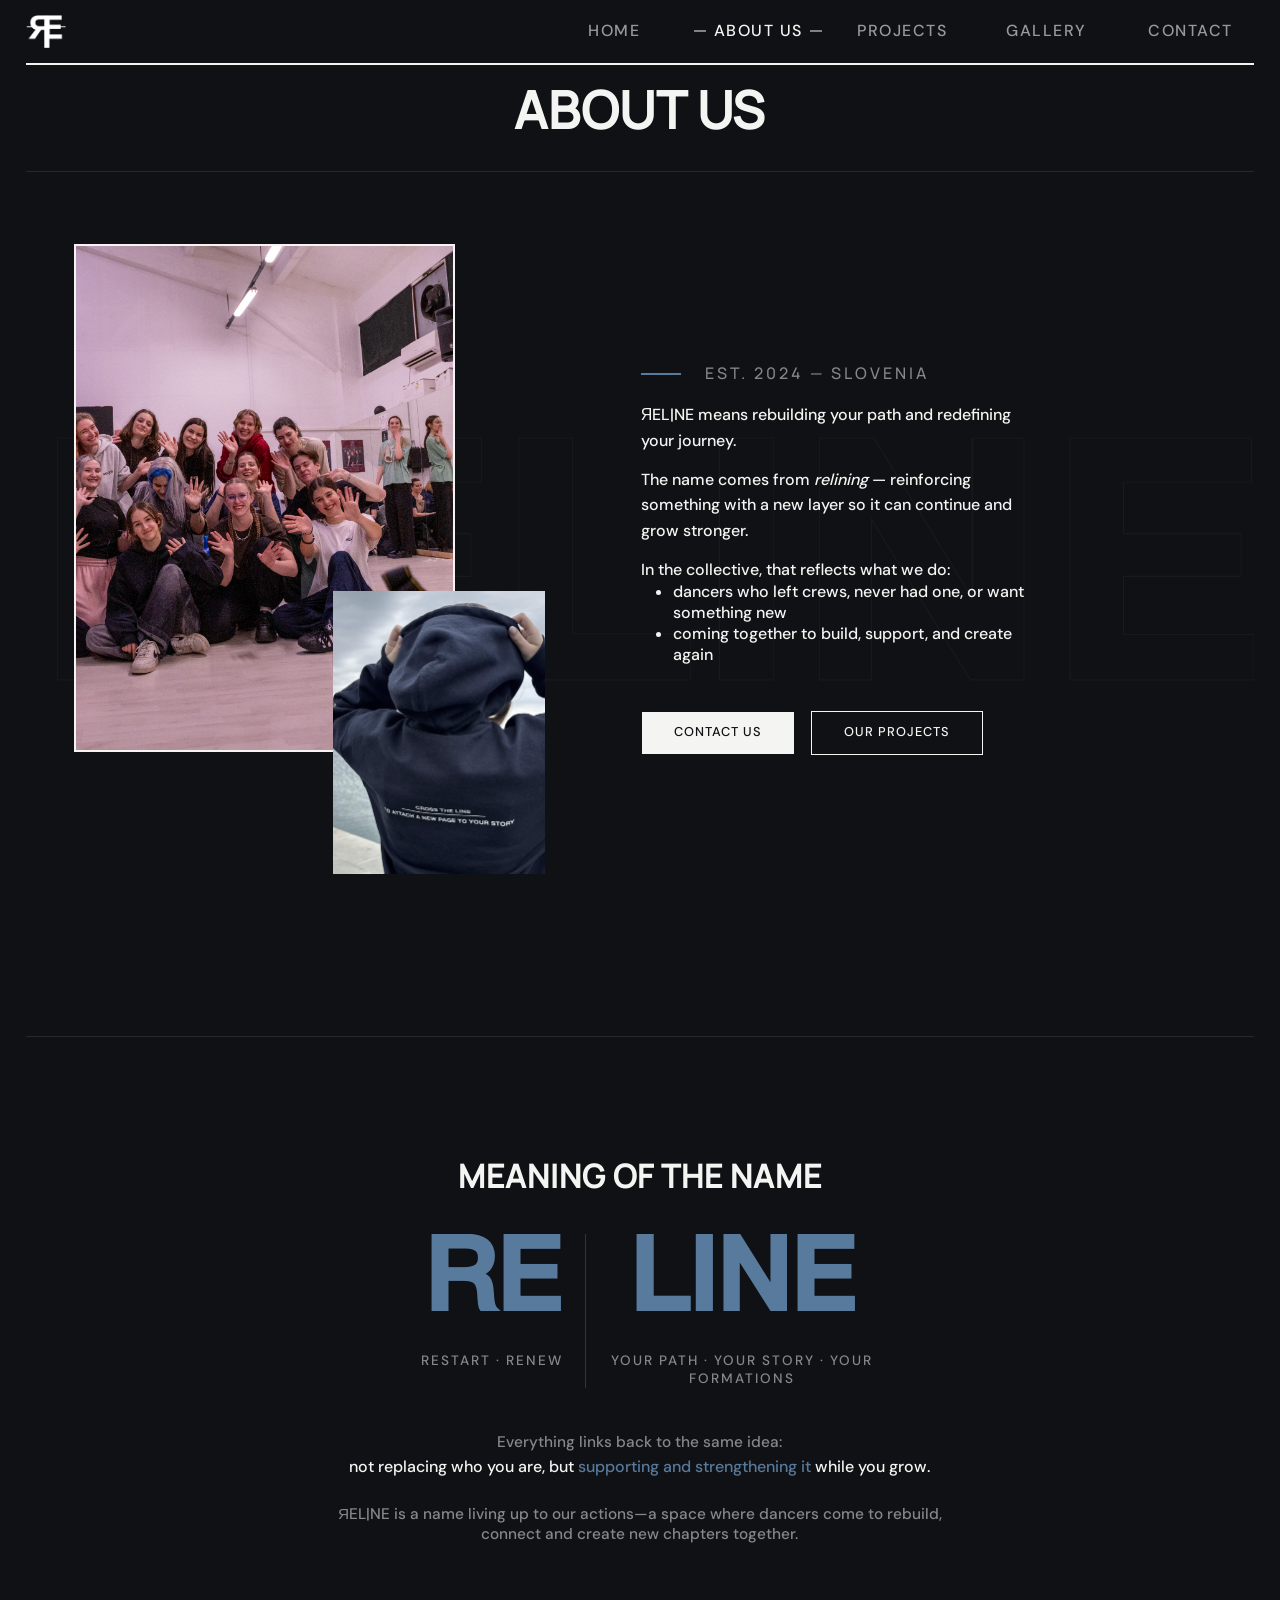
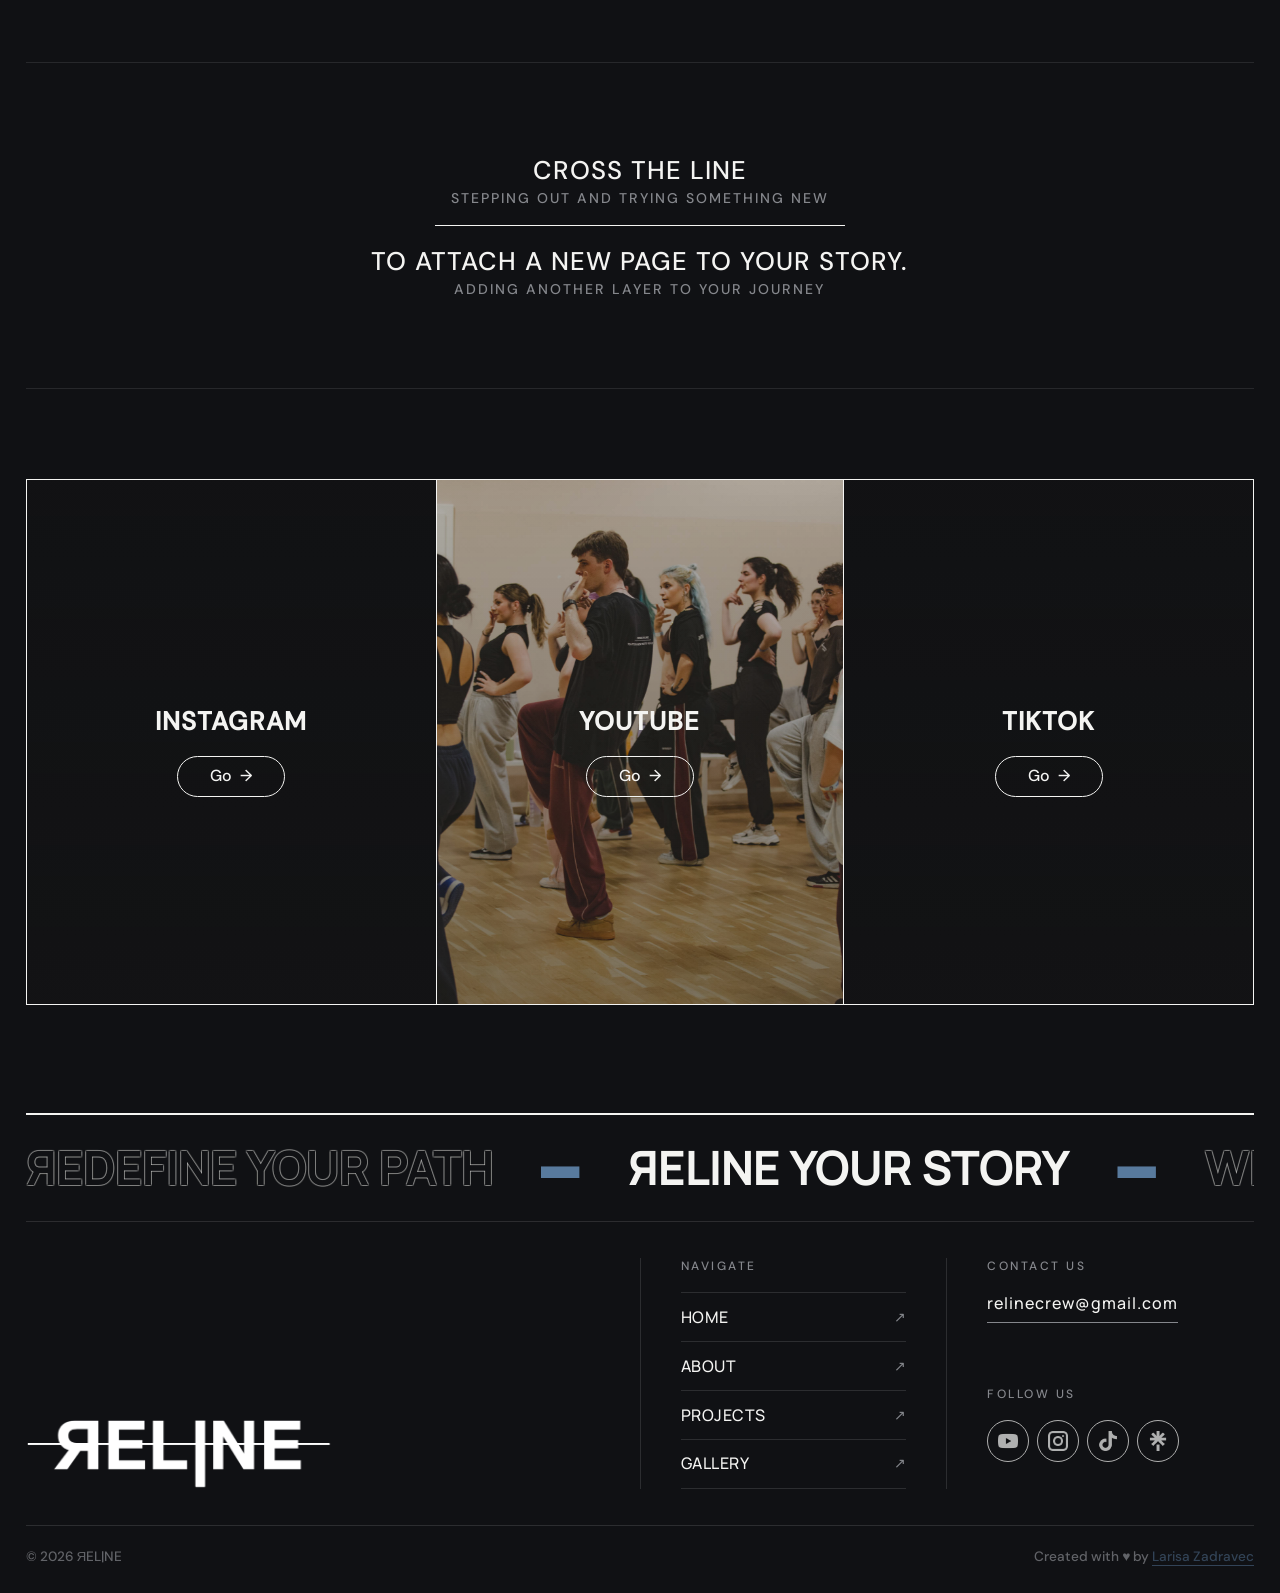
==== commit 4510ea8e: "fixing footer" ====
--- a/pages/about.html
+++ b/pages/about.html
@@ -7,6 +7,7 @@
 	<meta name="Keywords" content="dance collective, dance crew, k-pop, kpop, dance, slovenia, reline, ЯEL|NE, reline crew">
 	<meta name="author" content="Larisa Zadravec">
 	<meta name="viewport" content="width=device-width, initial-scale=1" />
+    <meta name="color-scheme" content="light only">
 	
 	<title>Reline</title>
 	<link rel="icon" type="image/x-icon" href="../img/Logo/RE short LOGO/RE-logo-reline-short-white-transperent-big.png">
--- a/css/styles.css
+++ b/css/styles.css
@@ -12,7 +12,8 @@
     --gray: #85878c;
 
     --border: solid 2px #f4f4f2;
-    --border-light:  1px solid rgba(244, 244, 242, 0.1)
+    --border-light:  1px solid rgba(244, 244, 242, 0.1);
+    --border-footer: 1px solid rgba(244, 244, 242, 0.12);
 }
 
 * {
@@ -20,11 +21,15 @@
     padding: 0;
     scroll-behavior: smooth;
 }
+/*
+html, body {
+    overflow-x: hidden;
+    max-width: 100%;
+}*/
 
 body {
     background: var(--primary);
     color: var(--secondary);
-    overflow-x: hidden;
 }
 
 #body {
@@ -522,7 +527,7 @@
     gap: 0.5rem;
 }
 
-.overlay-socials a {
+.side-nav-a {
     width: 25px;
     height: 25px;
     padding: 10px;
@@ -532,7 +537,7 @@
     transition: 0.2s;
     box-shadow: 0px 0px 0px 0px rgba(255, 255, 255, 0.222);
 }
-.overlay-socials a:hover {
+.side-nav-a:hover {
     transform: scale(1.08);
     transition: 0.3s;
     filter: brightness(150%);
@@ -553,7 +558,7 @@
 
     .overlay-footer {
         flex-direction: column;
-        align-items: flex-start;
+        align-items: center;
         justify-content: center;
         gap: 1rem;
         padding: 1.5rem 0;
@@ -576,7 +581,7 @@
 
 /* Scrolling marquee strip */
 .footer-marquee {
-    border-bottom: 1px solid rgba(244, 244, 242, 0.12);
+    border-bottom: var(--border-footer);
     padding: 1.5rem 0;
     overflow: hidden;
     white-space: nowrap;
@@ -629,29 +634,14 @@
 }
 
 
-/* Content*/
+/* CONTENT */
 .footer {
-    width: 30%;
-    margin: 3vh 35% 4vh 35%;
-    text-align: center;
-}
-
-.footer-mail {
-    display: inline-block;
-    font-family: Manrope, Arial, sans-serif;
-    font-size: clamp(1rem, 1.4vw, 1.3rem);
-    text-transform: lowercase;
-    letter-spacing: 1px;
-    color: var(--secondary);
-    padding-bottom: 0.5rem;
-    transition: all 0.3s ease;
-    width: fit-content;
-    overflow: hidden;
-    white-space: nowrap;
-    background-color: transparent;
-    border: none;
-    border-bottom: 1px solid var(--gray);
-    margin: 3vh 0
+    display: grid;
+    grid-template-columns: 2fr 1fr 1fr;
+    grid-template-areas: 
+        "footer-logo footer-nav footer-contact"
+        "footer-logo footer-nav footer-social";
+    margin: 4vh 0;
 }
 
 .footer h4 {
@@ -659,55 +649,141 @@
     font-size: 0.75rem;
     letter-spacing: 2.5px;
     font-weight: normal;
-    background: var(--primary);
-    width: fit-content;
-    text-align: center;
-    padding: 0 1rem;
-    z-index: 4;
-    position: relative;
-    margin: 2vh auto;
-}
-
-
+    margin-bottom: 2vh;
+}
+
+/* LOGO */
+.footer-logo {
+    grid-area: footer-logo;
+    width: 50%;
+    padding-right: 50%;
+    height: 100%;
+    display: flex;
+    align-items: flex-end;
+}
+
+/* NAVIGATION */
 .footer-nav {
+    grid-area: footer-nav;
+    border-left: var(--border-footer);
+    border-right: var(--border-footer);
+    padding: 0 2.5rem;
+}
+.footer-navigation {
+    display: grid;
+    grid-template-columns: 1fr;
+    grid-template-rows: auto auto auto auto;
+}
+
+.footer-navigation .footer-nav-link:first-child {
+    border-top: var(--border-footer);
+}
+
+.footer-nav-link {
+    padding: 1.5vh 0;
+    border-bottom: var(--border-footer);
     display: flex;
     justify-content: space-between;
-    border-top: solid var(--gray) 1px;
-    border-bottom: solid var(--gray) 1px;
-    padding: 2vh 0;
-    margin-top: -25px;
-    z-index: 1;
-}
-
-.footer-socials {
+    align-items: center;
+    letter-spacing: 0.5px;
+    text-transform: uppercase;
+    transition: 0.3s;
+    font-family: Manrope, Arial, sans-serif;
+}
+.footer-nav-link::after {
+    content: "↗";
+    color: var(--gray);
+    font-size: 0.9rem;
+    transition: 0.3s;
+}
+
+.footer-nav-link:hover {
+    padding-left: 0.7rem;
+    transition: 0.2s;
+    color: var(--color-light);
+}
+.footer-nav-link:hover::after {
+    color: var(--color-light);
+    transform: translate(3px, -3px);
+    transition: 0.2s;
+}
+
+
+/* CONTACT */
+.footer-contact {
+    grid-area: footer-contact;
+    padding: 0 2.5rem;
+}
+
+
+.footer-mail {
+    display: inline-block;
+    font-family: Manrope, Arial, sans-serif;
+    font-size: clamp(1rem, 1.1vw, 1.1rem);
+    text-transform: lowercase;
+    letter-spacing: 1px;
+    color: var(--secondary);
+    padding-bottom: 0.5rem;
+
+    transition: all 0.3s ease;
+    width: fit-content;
+    overflow: hidden;
+    white-space: nowrap;
+
+    background-color: transparent;
+    border: none;
+    border-bottom: 1px solid var(--gray);
+}
+
+.footer-mail:hover {
+    color: var(--color-light);
+    border-color: var(--color-light);
+    padding-left: 0.5rem;
+}
+
+
+
+/* SOCIALS */
+.footer-social {
+    grid-area: footer-social;
+    padding: 0 2.5rem;
+    padding-top: 4vh;
+}
+.footer-social-container {
     display: flex;
+    gap: 0.5rem;
+}
+
+.footer-social-link {
+    width: 20px;
+    height: 20px;
+    padding: 10px;
+    display: flex;
+    align-items: center;
     justify-content: center;
-    gap: 1rem;
-}
-
-.footer-nav-a {
-    width: 25px;
-    height: 25px;
-    padding: 10px;
-    border: solid 3px var(--secondary);
+    border: solid 1px var(--secondary);
+    opacity: 0.7;
     border-radius: 50px;
-    transition: all 0.2s;
+    transition: 0.2s;
     box-shadow: 0px 0px 0px 0px rgba(255, 255, 255, 0.222);
 }
-.footer-nav-a:hover {
+.footer-social-link:hover {
     transform: scale(1.08);
     transition: 0.3s;
+    opacity: 1;
     filter: brightness(150%);
-    box-shadow: 0px 0px 20px 0px rgba(255, 255, 255, 0.1)
-}
-
-
+    box-shadow: 0px 0px 20px 0px rgba(255, 255, 255, 0.1);
+}
+
+
+/* Bottom */
 .footer-bottom {
-    border-top: var(--border-light);
     display: flex;
     justify-content: space-between;
     padding: 2.5vh 0 3vh;
     align-items: center;
+    gap: 1.5rem;
+    border-top: var(--border-footer);
 }
 
 .footer-bottom p,
@@ -716,17 +792,172 @@
     font-size: 0.85rem;
     opacity: 0.7;
 }
+
 .footer-bottom a {
+    border-bottom: var(--color) 1px solid;
     color: var(--color);
-    border-bottom: solid 1px var(--color);
-    transition: all 0.3s;
+    transition: 0.3s;
 }
 .footer-bottom a:hover {
-    color: var(--color-light);
-    border-bottom: solid 1px var(--color-light);
-}
-
-
+    border-bottom: var(--secondary) 1px solid;
+    color: var(--secondary);
+}
+
+
+
+@media screen and (max-width: 1200px) {
+    
+    .footer {
+        grid-template-columns: 2fr 1fr 1fr;
+        grid-template-areas: 
+            "footer-logo footer-nav footer-nav"
+            "footer-logo footer-contact footer-social";
+        margin: 4vh 0;
+    }
+
+    .footer-nav {
+        border: none;
+    }
+
+    .footer-logo {
+        border-right: var(--border-footer);
+    }
+
+    .footer-navigation {
+        grid-template-columns: 1fr 1fr;
+        grid-template-rows: auto auto;
+        column-gap: 2rem;
+        padding-bottom: 3vh;
+        margin-bottom: 2vh;
+        border-bottom: var(--border-footer)
+    }
+
+    .footer-navigation .footer-nav-link:first-child,
+    .footer-navigation .footer-nav-link:nth-child(2) {
+        border-top: var(--border-footer);
+    }
+
+    .footer-social {
+        padding-top: 0;
+        text-align: right;
+    }
+    .footer-social-container {
+        display: flex;
+        justify-content: right;
+        gap: 0.5rem;
+    }
+
+}
+
+
+@media screen and (max-width: 900px) {
+    
+    .footer {
+        grid-template-columns: 1fr;
+        grid-template-areas: 
+            "footer-logo"
+            "footer-nav"
+            "footer-contact"
+            "footer-social";
+        margin: 4vh 0;
+    }
+
+    .footer div {
+        text-align: center;
+        justify-content: center;
+    }
+
+    .footer-logo {
+        width: 100%;
+        padding-right: 0;
+        border: none;
+        display: flex;
+        justify-content: center;
+        align-items: center;
+        margin-bottom: 4vh;
+        height: auto;
+    }
+
+    .footer-logo img {
+        width: 200px;
+        display: block;
+    }
+
+    .footer-navigation {
+        grid-template-columns: 1fr 1fr 1fr 1fr;
+        grid-template-rows: auto;
+        margin: 0;
+        padding: 0;
+        border: none;
+    }
+
+    .footer-nav-link {
+            padding: 0;
+            letter-spacing: 0.5px;
+            text-transform: uppercase;
+    }
+
+    .footer-nav-link,
+    .footer-navigation .footer-nav-link:first-child,
+    .footer-navigation .footer-nav-link:nth-child(2) {
+        border: none;
+    }
+    .footer-nav-link {
+        text-align: center;
+        justify-content: center;
+    }
+    .footer-nav-link:after {
+        display: none;
+    }
+    .footer-nav-link:hover {
+        padding: 0;
+        transform: translateY(-5px);
+    }
+
+    .footer-nav,
+    .footer-contact,
+    .footer-social {
+        border-top: var(--border-footer);
+        padding-bottom: 5vh;
+    }
+
+    .footer h4 {
+        margin: 0 auto 1vh;
+        width: fit-content;
+        background-color: var(--primary);
+        position: relative;
+        top: -9px;
+        padding: 0 1rem;
+    }
+
+}
+
+@media screen and (max-width: 600px) {
+    
+    .footer-navigation {
+        grid-template-columns: 1fr;
+        gap: 0.5rem;
+    }
+
+    .footer-nav-link {
+        text-transform:capitalize;
+    }
+    .footer-nav-link:hover {
+        transform: scale(1.07);
+    }
+
+}
+
+@media screen and (max-width: 430px) {
+    
+    .footer-bottom {
+        display: flex;
+        flex-direction: column;
+        gap: 0.5rem;
+        background: linear-gradient(90deg, var(--primary), rgb(11, 11, 14), var(--primary));
+    }
+
+}
 
 
 
@@ -770,6 +1001,19 @@
     margin: 2vh 0;
 }
 
+
+.homepage-logo {
+    opacity: 0;
+    transform: translateY(20px) scale(0.95);
+    animation: homepage-logo 0.9s cubic-bezier(0.34, 1.56, 0.64, 1) 0.3s forwards;
+}
+@keyframes homepage-logo {
+    from { opacity: 0; transform: translateY(20px) scale(0.95); }
+    to   { opacity: 1; transform: translateY(0) scale(1); }
+}
+
+
+
 .homepage-slogan {
     font-size: clamp(0.9rem, 1.3vw, 1.3rem);
     text-transform: uppercase;
@@ -779,6 +1023,33 @@
     text-align: center;
 }
 
+.homepage-slogan-top,
+.homepage-slogan-bottom {
+    opacity: 0;
+    filter: blur(4px);
+}
+.homepage-slogan-top {
+    transform: translateY(10px);
+    animation: slogan-in 0.7s ease 0.9s forwards;
+}
+.homepage-slogan-bottom {
+    transform: translateY(10px);
+    animation: slogan-in 0.7s ease 1.1s forwards;
+}
+@keyframes slogan-in {
+    to { opacity: 1; transform: translateY(0); filter: blur(0); }
+}
+
+.homepage-line {
+    width: 100%;
+    transform: scaleX(0);
+    animation: homepage-line 0.2s steps(1000) 0.8s forwards;
+    margin: 0.5vh 0;
+}
+@keyframes homepage-line {
+    from { transform: scaleX(0); }
+    to { transform: scaleX(1); }
+}
 
 .homepage-commands {
     width: 100%;
@@ -789,17 +1060,27 @@
     gap: 0.5rem;
     margin-top: 2vh;
 }
+.homepage-commands {
+    opacity: 0;
+    transform: translateY(15px);
+    animation: commands-in 0.7s ease 1.4s forwards;
+}
+@keyframes commands-in {
+    to { opacity: 1; transform: translateY(0); }
+}
 
 .homepage-video,
 .homepage-audio button {
-    background-color: rgba(0, 0, 0, 0.7);
+    background-color: rgba(0, 0, 0, 0.5);
     border: solid 2px var(--black);
     backdrop-filter: blur(4px);
 }
 
 .homepage-video {
     border-radius: 15px;
-    padding: 2vh 3rem;
+    padding: 2vh 0.2rem;
+    width: 80%;
+    text-align: center;
     transition:
         transform 0.45s cubic-bezier(0.22, 1, 0.36, 1),
         background-color 0.3s ease;
@@ -812,6 +1093,7 @@
 .homepage-video-link {
     display: block;
     width: fit-content;
+    margin-inline: auto;
     opacity: 0;
     max-height: 0;
    
@@ -840,19 +1122,18 @@
 
 /* MUSIC BUTTON */
 .homepage-audio button {
-    font-size: clamp(0.9rem, 1vw, 1rem);
     text-transform: uppercase;
     display: flex;
     align-items: center;
-    padding: 20px;
     cursor: pointer;
     transition: all 0.3s ease;
     color: var(--secondary);
     border-radius: 50px;
+    padding: 20px;
 }
 
 .homepage-audio button i {
-    font-size: 1rem;
+    font-size: clamp(0.8rem, 1.1vw, 1.1rem);
     transition: transform 0.2s ease;
 }
 
@@ -865,6 +1146,15 @@
 
 .homepage-audio button:hover i {
     transform: scale(1.1);
+}
+
+
+@media screen and (max-width: 1200px) {
+    
+    .homepage-audio button {
+        padding: 15px;
+    }
+
 }
 
 @media screen and (max-width: 600px) {
@@ -1461,6 +1751,33 @@
     outline-offset: 4px;
 }
 
+.gallery-grid.is-changing .gallery-item {
+    animation: grid-fade-in 0.5s cubic-bezier(0.22, 1, 0.36, 1) both;
+}
+
+/* Optional: stagger items */
+.gallery-grid.is-changing .gallery-item:nth-child(1) { animation-delay: 0.00s; }
+.gallery-grid.is-changing .gallery-item:nth-child(2) { animation-delay: 0.04s; }
+.gallery-grid.is-changing .gallery-item:nth-child(3) { animation-delay: 0.08s; }
+.gallery-grid.is-changing .gallery-item:nth-child(4) { animation-delay: 0.12s; }
+.gallery-grid.is-changing .gallery-item:nth-child(5) { animation-delay: 0.16s; }
+.gallery-grid.is-changing .gallery-item:nth-child(6) { animation-delay: 0.20s; }
+.gallery-grid.is-changing .gallery-item:nth-child(7) { animation-delay: 0.24s; }
+.gallery-grid.is-changing .gallery-item:nth-child(8) { animation-delay: 0.28s; }
+.gallery-grid.is-changing .gallery-item:nth-child(9) { animation-delay: 0.32s; }
+.gallery-grid.is-changing .gallery-item:nth-child(10){ animation-delay: 0.36s; }
+
+@keyframes grid-fade-in {
+    from {
+        opacity: 0;
+        transform: translateY(16px);
+    }
+    to {
+        opacity: 1;
+        transform: translateY(0);
+    }
+}
+
 /* FILTERS */
 .gallery-filters {
     display: flex;
@@ -1492,6 +1809,7 @@
     letter-spacing: 2.5px;
     font-size: 0.75rem;
 }
+
 
 
 /* PAGINATION CONTROLS */
@@ -1517,11 +1835,18 @@
     font-size: 1rem;
 }
 
-.pagnitation button:hover {
-    transform: scale(1.05);
+.controls-button:hover {
     background: var(--secondary);
     color: var(--primary);
-}
+    transform: scale(1.08);
+}
+
+.controls-button:disabled {
+    opacity: 0.25;
+    pointer-events: none;
+}
+
+
 
 .page-number span {
     letter-spacing: 3px;
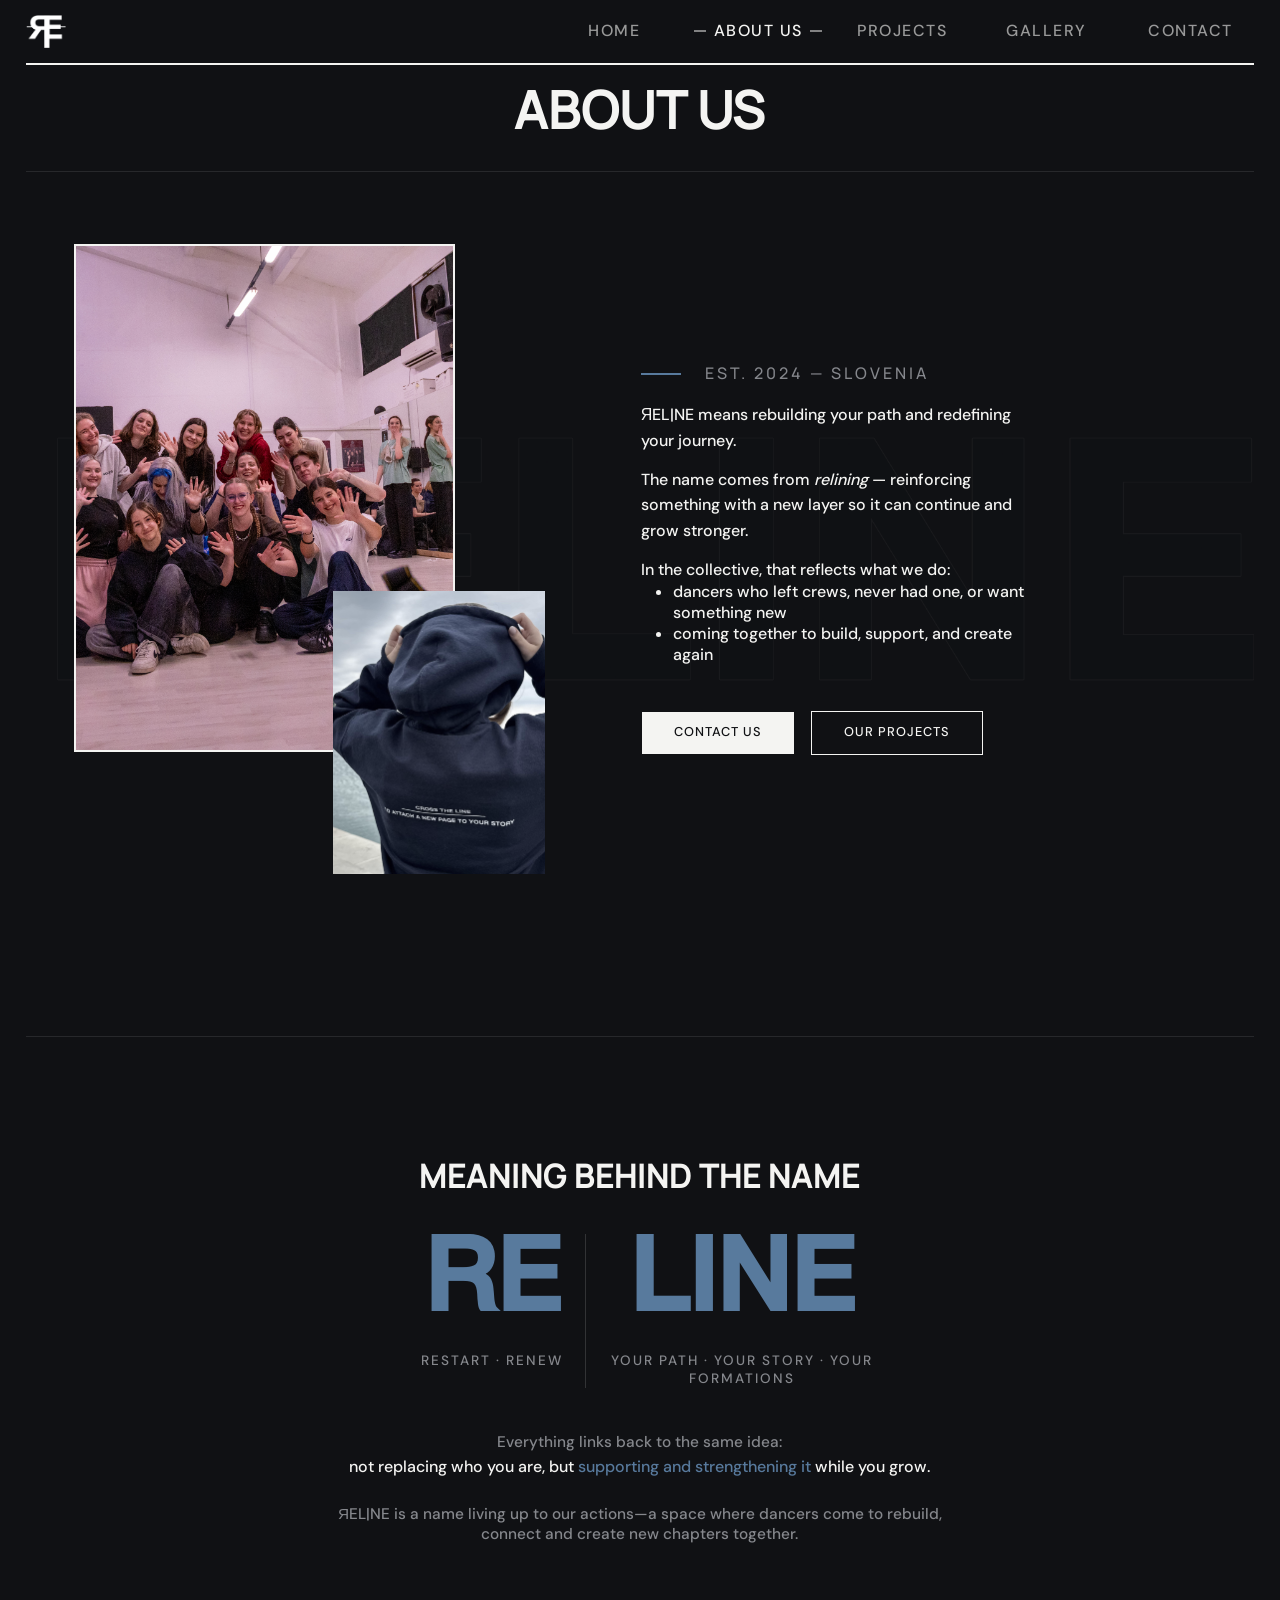
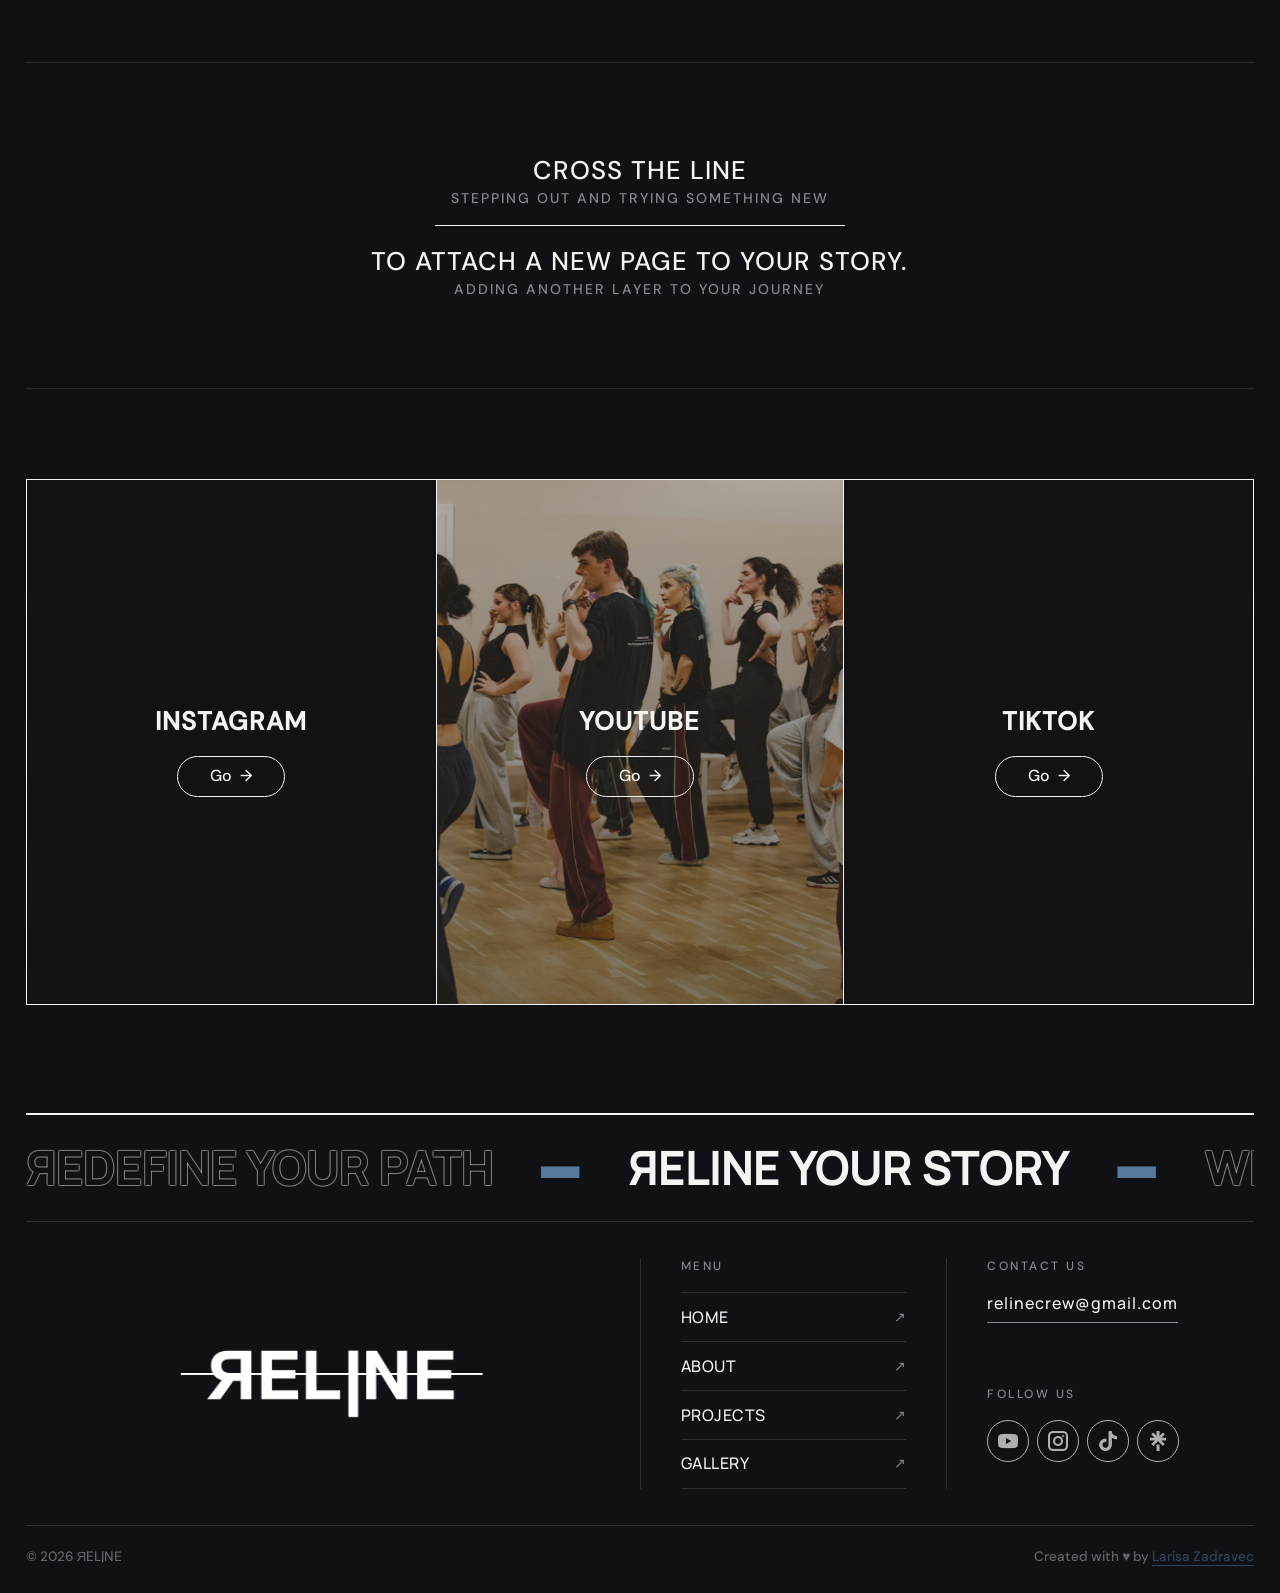
==== commit 3755263f: "fixing details" ====
--- a/pages/about.html
+++ b/pages/about.html
@@ -103,7 +103,7 @@
 
             <div class="about-name">
 
-                <h3>MEANING OF THE NAME</h3>
+                <h3>MEANING BEHIND THE NAME</h3>
 
                 <div class="about-name-container">
                     <div>
--- a/css/styles.css
+++ b/css/styles.css
@@ -379,7 +379,9 @@
 
     nav {
         transition: 0.3s ease;
-    }
+        height: 6vh;
+    }
+
 
 
 }
@@ -389,7 +391,7 @@
 .overlay {
     position: fixed;
     inset: 0;
-    width: 100%;
+
     height: 100vh;
     background: var(--primary);
     z-index: 1000;
@@ -411,7 +413,7 @@
 
 /* HEADER */
 .overlay-header {
-    height: 8vh;
+    height: 5vh;
     min-height: 60px;
     display: flex;
     justify-content: space-between;
@@ -426,13 +428,12 @@
     border: none;
     box-shadow: none;
     padding: 0;
-    margin-right: -1rem;
     width: 33px;
     height: 33px;
-    position: absolute;
+    position: relative;
     cursor: pointer;
-    top: 20px;
-    right: 30px;
+    right: 0;
+    justify-self: right;
 }
 
 .close-line {
@@ -656,10 +657,11 @@
 .footer-logo {
     grid-area: footer-logo;
     width: 50%;
-    padding-right: 50%;
     height: 100%;
+    margin: auto 25%;
     display: flex;
-    align-items: flex-end;
+    align-items: center;
+    justify-content: center;
 }
 
 /* NAVIGATION */
@@ -821,6 +823,10 @@
 
     .footer-logo {
         border-right: var(--border-footer);
+        width: 60%;
+        height: 100%;
+        margin: 0;
+        padding: 0 20%;
     }
 
     .footer-navigation {
@@ -868,20 +874,18 @@
     }
 
     .footer-logo {
+        border: none;
         width: 100%;
-        padding-right: 0;
-        border: none;
-        display: flex;
-        justify-content: center;
-        align-items: center;
-        margin-bottom: 4vh;
-        height: auto;
+        height: 100%;
+        margin-bottom: 6vh;
+        padding: 0;
     }
 
     .footer-logo img {
         width: 200px;
-        display: block;
-    }
+        justify-self: center;
+    }
+
 
     .footer-navigation {
         grid-template-columns: 1fr 1fr 1fr 1fr;
@@ -918,7 +922,7 @@
     .footer-contact,
     .footer-social {
         border-top: var(--border-footer);
-        padding-bottom: 5vh;
+        padding-bottom: 4vh;
     }
 
     .footer h4 {
@@ -930,6 +934,10 @@
         padding: 0 1rem;
     }
 
+    .footer-social-container {
+        gap: 0.6rem;
+    }
+
 }
 
 @media screen and (max-width: 600px) {
@@ -944,6 +952,10 @@
     }
     .footer-nav-link:hover {
         transform: scale(1.07);
+    }
+
+    .footer h4 {
+        margin: 0 auto 0.5vh;
     }
 
 }
@@ -966,12 +978,12 @@
     position: relative;
     z-index: 10;
     width: 30rem;
-    min-height: 87vh;
+    min-height: 85vh;
     display: flex;
     align-items: flex-end;
     justify-content: center;
     justify-self: center;
-    margin: 0 2%;
+    margin: 0 auto;
     z-index: 1;
 }
 
@@ -980,7 +992,6 @@
 }
 
 .homepage-container {
-    gap: 1rem;
     width: 100%;
     justify-content: center;
 }
@@ -1071,7 +1082,7 @@
 
 .homepage-video,
 .homepage-audio button {
-    background-color: rgba(0, 0, 0, 0.5);
+    background-color: rgba(0, 0, 0, 0.7);
     border: solid 2px var(--black);
     backdrop-filter: blur(4px);
 }
@@ -1509,9 +1520,84 @@
 
 
 
+/* ========== TIMELINE FLOATING IMAGES ========== */
+.timeline-photo {
+    position: absolute;
+    width: 25%;
+    z-index: 2;
+    opacity: 0;
+    transition: opacity 1s cubic-bezier(0.22, 1, 0.36, 1);
+    pointer-events: auto;
+}
+
+
+.timeline-photo.is-visible {
+    opacity: 1;
+}
+
+.timeline-photo.left {
+    left: 15%;
+}
+
+.timeline-photo.right {
+    left: 60%;
+}
+
+.timeline-photo img {
+    display: block;
+    width: 100%;
+    height: auto;
+    border: 2px solid var(--secondary);
+    box-shadow: 
+        0 12px 30px rgba(0, 0, 0, 0.5),
+        0 0 0 1px rgba(244, 244, 242, 0.05);
+    transition: all 0.3s;
+}
+
+.timeline-photo.left img.tilt-1 { transform: rotate(-5deg); }
+.timeline-photo.left img.tilt-2 { transform: rotate(4deg); }
+.timeline-photo.left img.tilt-3 { transform: rotate(-2deg); }
+
+.timeline-photo.right img.tilt-1 { transform: rotate(-5deg); }
+.timeline-photo.right img.tilt-2 { transform: rotate(4deg); }
+.timeline-photo.right img.tilt-3 { transform: rotate(-2deg); }
+
+
+.timeline-photo.move-up {
+    transform: translateY(-40px)
+}
+.timeline-photo.move-down {
+    transform: translateY(40px)
+}
+
+.timeline-photo img.tilt-1:hover,
+.timeline-photo img.tilt-2:hover,
+.timeline-photo img.tilt-3:hover,
+.timeline-photo.left img.tilt-1:hover,
+.timeline-photo.left img.tilt-2:hover,
+.timeline-photo.left img.tilt-3:hover,
+.timeline-photo.right img.tilt-1:hover,
+.timeline-photo.right img.tilt-2:hover,
+.timeline-photo.right img.tilt-3:hover {
+    transform: rotate(0deg) scale(1.06);
+}
+
+
+/* Responsive - skrij na mobilnih */
+@media screen and (max-width: 768px) {
+    .timeline-photo {
+        display: none;
+    }
+}
+
+
+
 @media screen and (max-width: 1200px) {
     
 
+    .timeline {
+        padding: 10px 0;
+    }
     .timeline-item {
         padding: 10px 0px;
     }
@@ -1526,11 +1612,13 @@
         align-items: center;
         flex-direction: column;
         position: sticky;
-        top: 7.2vh;
+        top: 7.3vh;
         z-index: 100;
-        background: linear-gradient(rgba(16, 17, 20, 0.75) 60%, rgba(0, 0, 0, 0));
+        background: linear-gradient(
+            rgba(16, 17, 20, 0.75) 50%, 
+            rgba(0, 0, 0, 0));
         backdrop-filter: blur(1px);
-        padding: 1vh 0 0vh 0;
+        
     }
 
     .timeline-navigation-small-container {
@@ -1540,6 +1628,7 @@
         position: sticky;
         z-index: 100;
         padding: 1vh 0 3vh 0;
+        gap: 1.5rem;
     }
 
     .timeline-navigation-link-small {
@@ -1554,7 +1643,7 @@
         opacity: 0;
         background: linear-gradient(rgba(0, 0, 0, 0), var(--primary), rgba(0, 0, 0, 0));
         padding: 0 0.5rem;
-        margin: 0 1rem;
+        
 
         animation: projects-navigation 0.2s ease-out forwards;
     }
@@ -1611,12 +1700,24 @@
         scroll-margin-top: 130px; 
     }
 
+    #timeline-2024 {
+        margin-top: 20px
+    }
+
 
     .timeline-year {
         margin: 40px auto 20px auto;
     }
 
 }
+
+@media screen and (max-width: 900px) {
+    .timeline-navigation-small {
+        top: 6.2vh;
+    }
+}
+
+
 
 @media screen and (max-width: 768px) {
     .timeline::after { left: 31px; }
@@ -1796,20 +1897,52 @@
     letter-spacing: 2.5px;
     font-size: 0.75rem;
     padding: 0.5vh 0;
-    border-bottom: 1px solid transparent;
-}
+    transition: 0.2s;
+}
+.gallery-filter:hover {
+    color:var(--secondary);
+    transition: 0.3s;
+}
+.gallery-filter::after {
+    content: "";
+    position: absolute;
+    bottom: -2px;
+    width: 0;
+    height: 1px;
+    transition: width 0.4s ease;
+}
+
+.gallery-filter.active::after {
+    width: 100%;
+}
+
 .gallery-filter.active {
-    border-bottom: 1px solid var(--secondary);
-    color: var(--secondary)
-}
+    color: var(--secondary);
+    position: relative;
+}
+.gallery-filter.active::after {
+    content: "";
+    position: absolute;
+    left: 0;
+    bottom: -2px;
+    width: 100%;
+    height: 1px;
+    background: currentColor;
+    transition:  0.3s ease;
+}
+
 
 .count {
     letter-spacing: 2.5px;
     color: var(--color);
     letter-spacing: 2.5px;
     font-size: 0.75rem;
-}
-
+    transition: 0.2s;
+}
+.gallery-filter:hover .count {
+    filter: brightness(140%);
+    transition: 0.3s;;
+}
 
 
 /* PAGINATION CONTROLS */
@@ -2014,9 +2147,6 @@
 
 /* Lightbox nav arrows */
 .lightbox-nav {
-    position: absolute;
-    top: 50%;
-    transform: translateY(-50%);
     background: var(--primary);
     color: var(--secondary);
     font-size: 1rem;
@@ -2037,11 +2167,42 @@
     opacity: 1;
     color: var(--color-light);
     border: 1px solid var(--color-light);
-    transform: translateY(-50%) scale(1.05);
-}
-
-.lightbox-prev { left: 1rem; }
-.lightbox-next { right: 1rem; }
+    transform: scale(1.05);
+}
+
+/* ---- Controls wrapper ---- */
+.lightbox-controls {
+    position: absolute;
+    top: 50%;
+    left: 0;
+    right: 0;
+    transform: translateY(-50%);
+    display: flex;
+    align-items: center;
+    justify-content: space-between;
+    padding: 0 1rem;
+    pointer-events: none; /* let clicks pass through except on buttons */
+    z-index: 10;
+}
+
+.lightbox-controls > * {
+    pointer-events: auto;
+}
+
+/* Counter hidden on desktop (meta panel shows it) */
+.lightbox-counter {
+    display: none;
+    font-family: Manrope, Arial, sans-serif;
+    letter-spacing: 4px;
+    font-size: 0.8rem;
+    color: var(--gray);
+    align-items: center;
+    gap: 0.35rem;
+    line-height: 1;
+}
+
+.lightbox-counter .current { color: var(--secondary); }
+.lightbox-counter .sep     { color: var(--gray); }
 
 .lightbox-close {
     position: absolute;
@@ -2078,23 +2239,47 @@
         height: 60vh;
     }
 
-    .lightbox-nav {
-        top: auto;
-        bottom: 6vh;
-    }
-
-    .lightbox-next {
-        right: 6rem;
-    }
-    .lightbox-prev {
-        left: 6rem;
-    }
 
     .lightbox-meta .meta-index {
         text-align: center;
     } 
 
 
+}
+
+@media screen and (max-width: 1050px) {
+
+    .lightbox-inner {
+        display: grid;
+        grid-template-columns: 1fr;
+        gap: 2.5rem;
+        width: 84%;
+        max-width: 1400px;
+        height: 60vh;
+    }
+
+    .lightbox-controls {
+        top: auto;
+        bottom: 4vh;
+        transform: none;
+        justify-content: center;
+        gap: 2rem;
+        padding: 0;
+    }
+
+    .lightbox-counter {
+        display: inline-flex;
+    }
+
+    .lightbox-meta .meta-index {
+        visibility: hidden;
+        margin-top: 2rem;
+    }
+
+    .lightbox-close {
+        top: 1.5rem;
+        right: 6%;
+    }
 }
 
 @media screen and (max-width: 1000px) {
@@ -2135,11 +2320,17 @@
         width: 96%;
     }
 
+    .lightbox-nav {
+        top: auto;
+        bottom: 5vh;
+    }
+
     .lightbox-next {
-        right: 2rem;
-    }
+        right: 15%;
+    }
+
     .lightbox-prev {
-        left: 2rem;
+        left: 20%;
     }
 
 }
@@ -2422,7 +2613,7 @@
 
 .about-name-content span {
     color: var(--gray);
-    animation: name-span-color 0.8s ease-out 2.6s forwards;
+    animation: name-span-color 0.8s ease-out 2.7s forwards;
 }
 
 @keyframes about-name-content {
@@ -2450,10 +2641,6 @@
 @keyframes name-span-color {
     from {
         color: var(--gray);
-    }
-
-    50% {
-        color: var(--secondary);
     }
 
     to {
@@ -2790,6 +2977,7 @@
             "about-right"
             "about-left";
         padding-bottom: 0;
+        padding: 6vh 3rem 0 3rem;
     }
     .about-introduction-left { grid-area: about-left; }
     .about-introduction-right { grid-area: about-right; }
@@ -2827,8 +3015,7 @@
 @media screen and (max-width: 600px) {
     
     .about-introduction {
-        padding-left: 0;
-        padding-right: 0;
+        padding: 5vh 0;
     }
 
     .about-introduction-left {
@@ -2846,6 +3033,9 @@
         margin: auto 5%;
     }
 
+    .about-name {
+        margin: 0 5%;
+    }
 
     .about-name-container {
         display: grid;
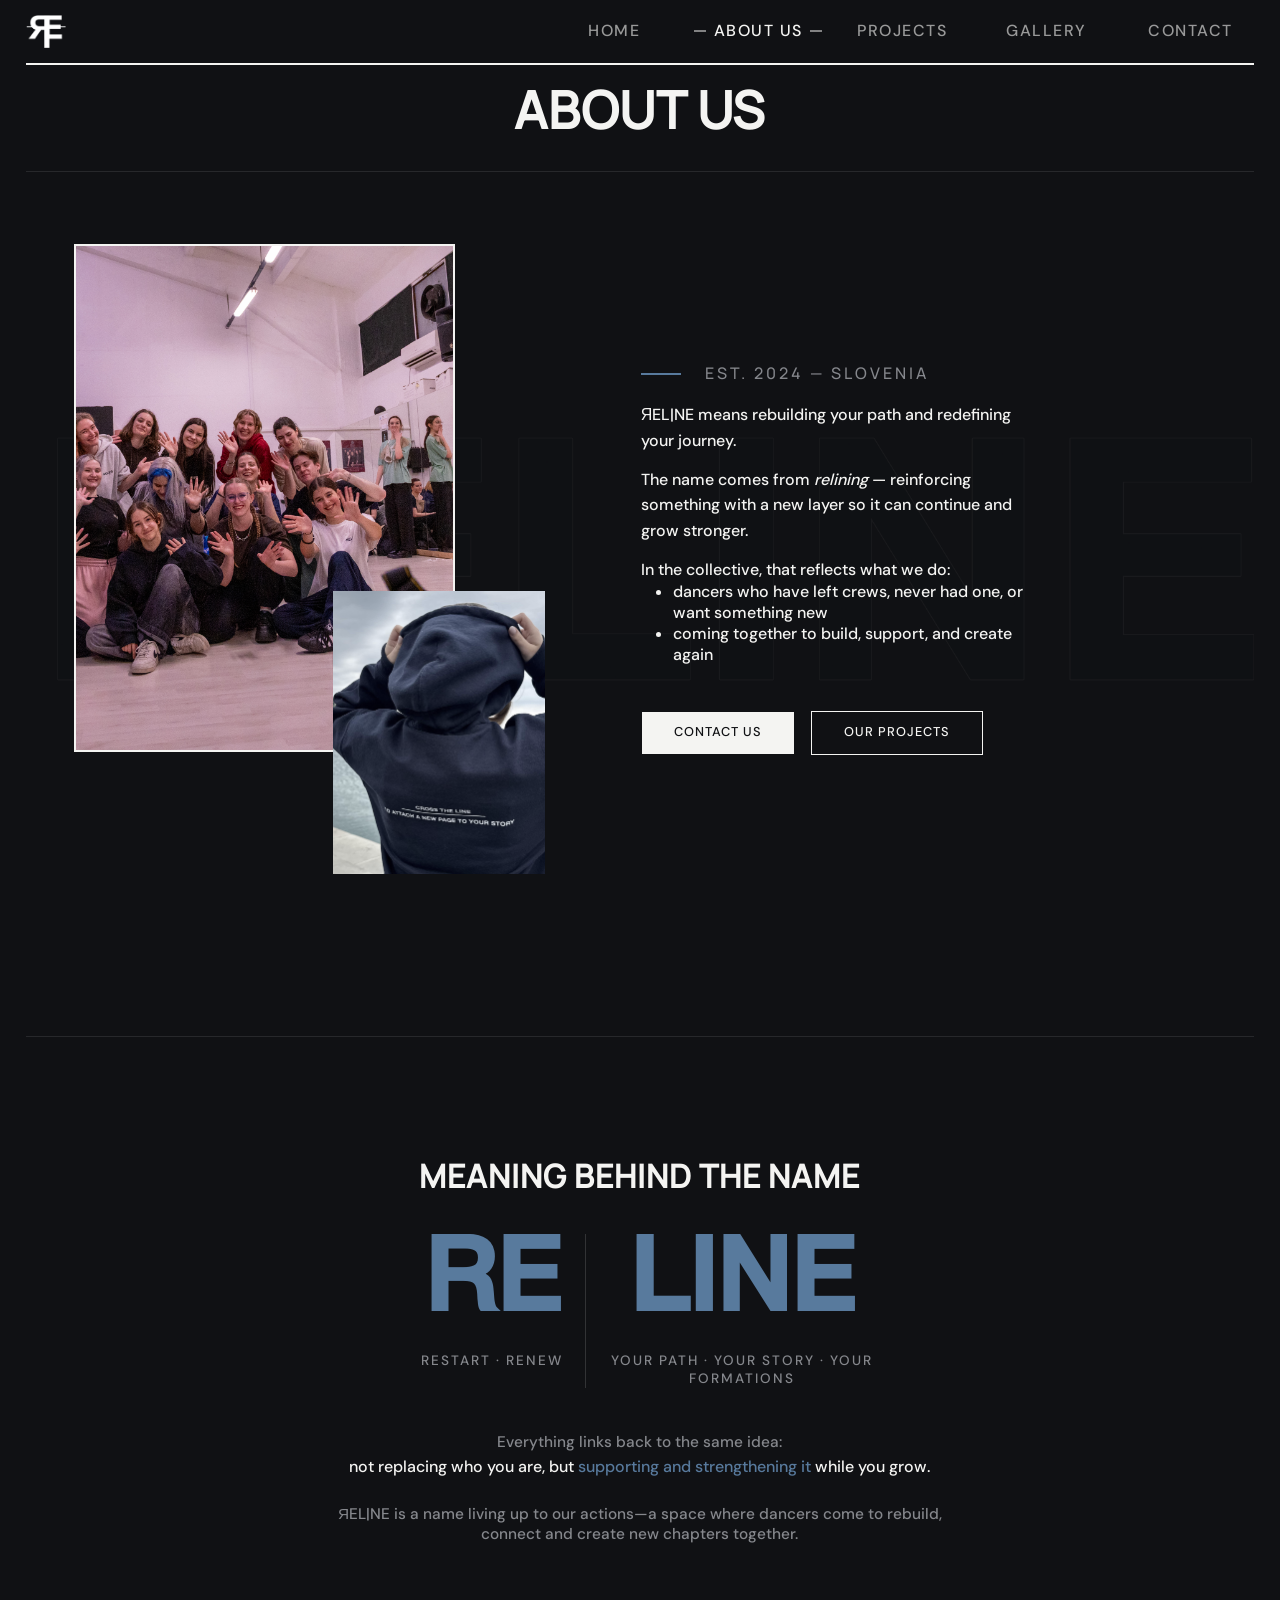
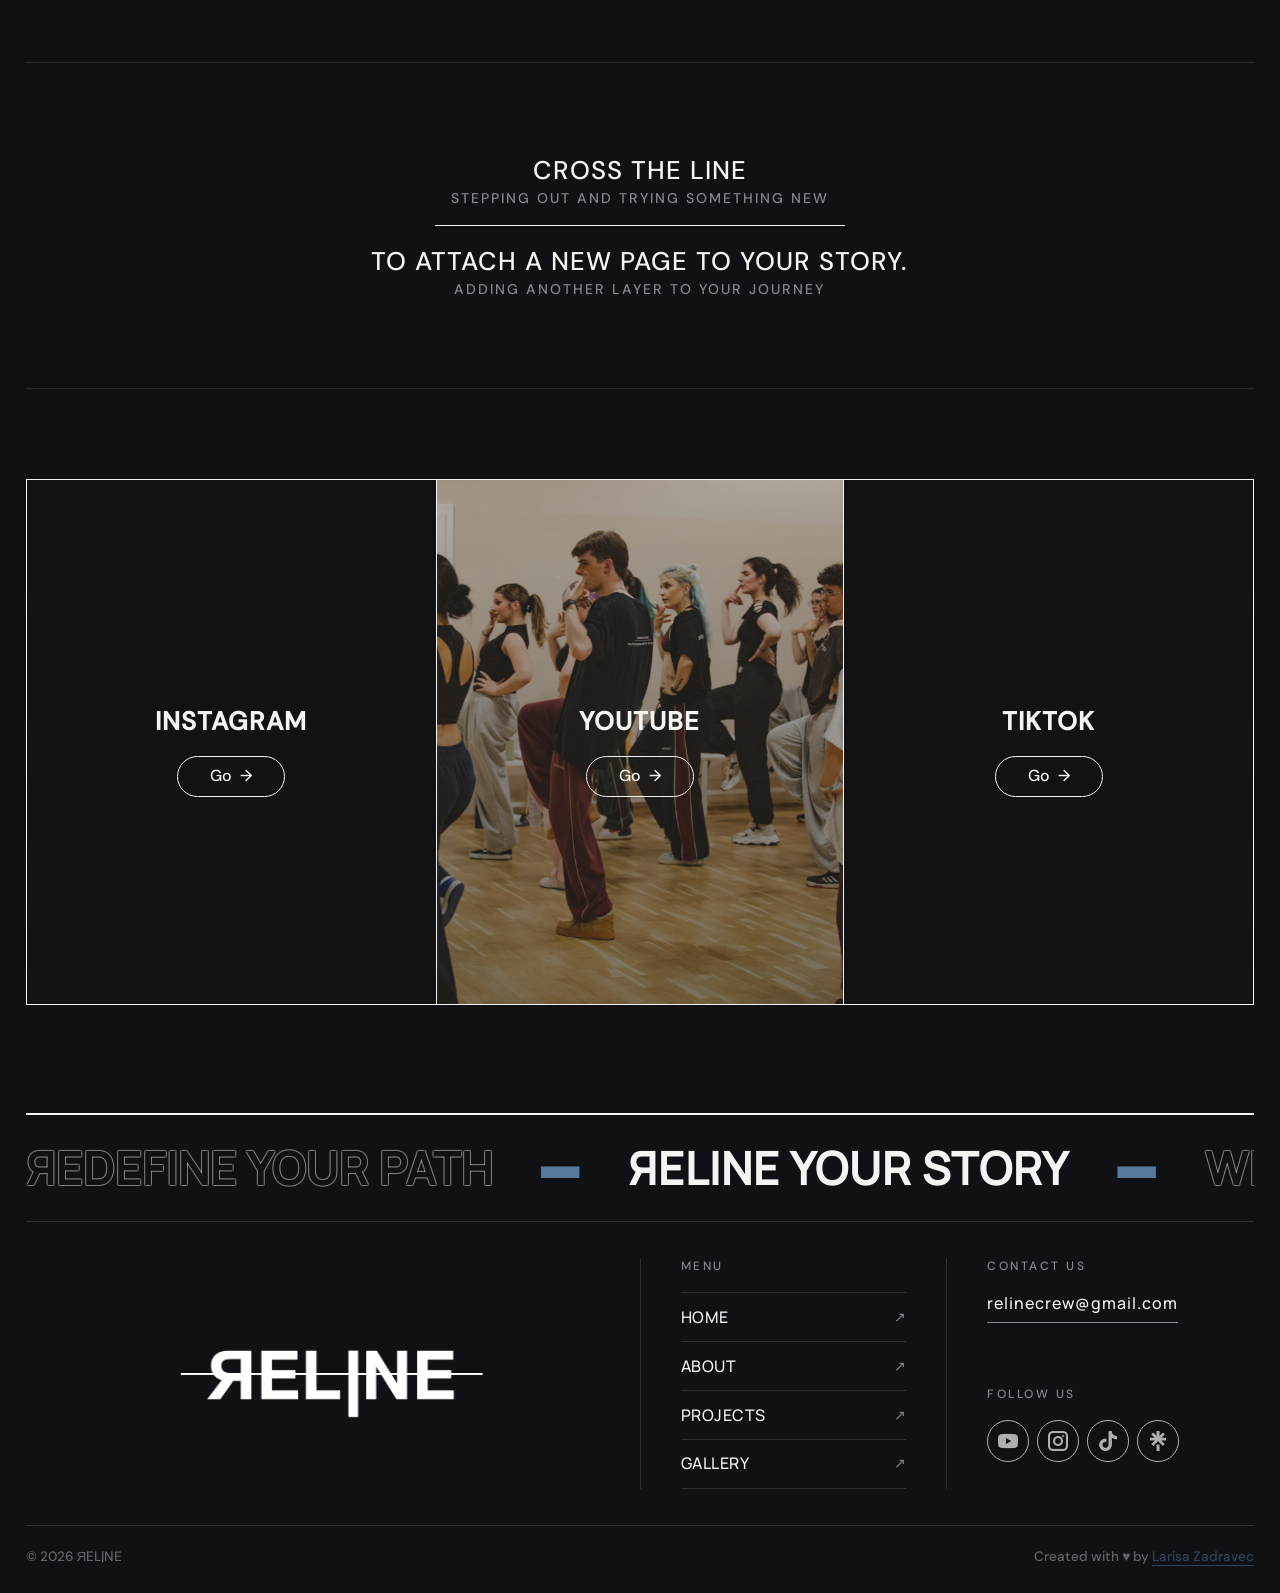
==== commit c387d6ce: "FINISHEDDDDDD" ====
--- a/pages/about.html
+++ b/pages/about.html
@@ -84,7 +84,7 @@
 
                 <p class="about-introduction-right-content">In the collective, that reflects what we do: </p>
                 <ul>
-                    <li>dancers who left crews, never had one, or want something new</li>
+                    <li>dancers who have left crews, never had one, or want something new</li>
                     <li>coming together to build, support, and create again</li>
                 </ul>
                 
--- a/css/styles.css
+++ b/css/styles.css
@@ -1583,14 +1583,6 @@
 }
 
 
-/* Responsive - skrij na mobilnih */
-@media screen and (max-width: 768px) {
-    .timeline-photo {
-        display: none;
-    }
-}
-
-
 
 @media screen and (max-width: 1200px) {
     
@@ -1610,7 +1602,6 @@
         display: flex;
         justify-content: center;
         align-items: center;
-        flex-direction: column;
         position: sticky;
         top: 7.3vh;
         z-index: 100;
@@ -1618,77 +1609,74 @@
             rgba(16, 17, 20, 0.75) 50%, 
             rgba(0, 0, 0, 0));
         backdrop-filter: blur(1px);
-        
+        padding: 1vh 0 3vh 0; 
     }
 
     .timeline-navigation-small-container {
+        position: relative;
         display: flex;
         justify-content: center;
         align-items: center;
-        position: sticky;
-        z-index: 100;
-        padding: 1vh 0 3vh 0;
         gap: 1.5rem;
-    }
+        padding: 0 1rem;
+    }
+
+    .timeline-navigation-hr {
+        position: absolute;
+        top: 50%;
+        left: 50%;
+        transform: translate(-50%, -50%);
+        width: 0;
+        height: 2px;
+        background: var(--gray);
+        border: none;
+        margin: 0;
+        z-index: 0;
+
+        animation: timeline-nav-hr 0.2s steps(1000) 0.2s forwards;
+    }
+
+    @keyframes timeline-nav-hr {
+        from { width: 0; }
+        to   { width: 20rem; }
+    }
+
 
     .timeline-navigation-link-small {
+        position: relative;
+        z-index: 1;
+        display: inline-flex;
+        align-items: center;
+        justify-content: center;
+        padding: 0 0.6rem;
         color: var(--gray);
-        transition: all 0.3s;
-        position: relative;
-        display: flex;
-        align-items: center;
-        gap: 0.75rem;
         font-weight: bold;
+        text-decoration: none;
+        background: var(--primary);
+        transition: color 0.3s ease;
+
         transform: translateY(-10px);
         opacity: 0;
-        background: linear-gradient(rgba(0, 0, 0, 0), var(--primary), rgba(0, 0, 0, 0));
-        padding: 0 0.5rem;
-        
-
         animation: projects-navigation 0.2s ease-out forwards;
     }
 
-    .timeline-navigation-hr {
-        border: 0;
-        border-top: 2px solid var(--gray);
-        width: 0;
-        transform: translateY(-37px);
-        animation: timeline-nav-hr 0.2s steps(1000) 0.2s forwards;
-    }
-
-    @keyframes timeline-nav-hr {
-        from {
-            width: 0;
-        }
-        to {
-            width: 20rem;
-        }
-    }
-
-    .timeline-navigation-link-small:nth-child(1) {
-        animation-delay: 0.5s;
-    }
-
-    .timeline-navigation-link-small:nth-child(2) {
-        animation-delay: 0.7s;
-    }
-
-    .timeline-navigation-link-small:nth-child(3) {
-        animation-delay: 0.9s;
-    }
+
+    .timeline-navigation-link-small:nth-child(2) { animation-delay: 0.5s; }
+    .timeline-navigation-link-small:nth-child(3) { animation-delay: 0.7s; }
+    .timeline-navigation-link-small:nth-child(4) { animation-delay: 0.9s; }
 
     @keyframes projects-navigation {
         from {
             transform: translateY(-10px);
             opacity: 0;
         }
-
         to {
             transform: translateY(0);
             opacity: 1;
         }
     }
 
+
     .timeline-navigation-link-small:hover {
         color: var(--secondary);
     }
@@ -1708,6 +1696,16 @@
     .timeline-year {
         margin: 40px auto 20px auto;
     }
+
+
+    .timeline-photo {
+        width: 28%;
+    }
+    .timeline-photo.left {
+        left: 10%;
+    }
+
+
 
 }
 
@@ -1754,7 +1752,9 @@
         margin-left: 0.3rem; 
     }
 
-
+    .timeline-photo {
+        display: none;
+    }
 
 
 
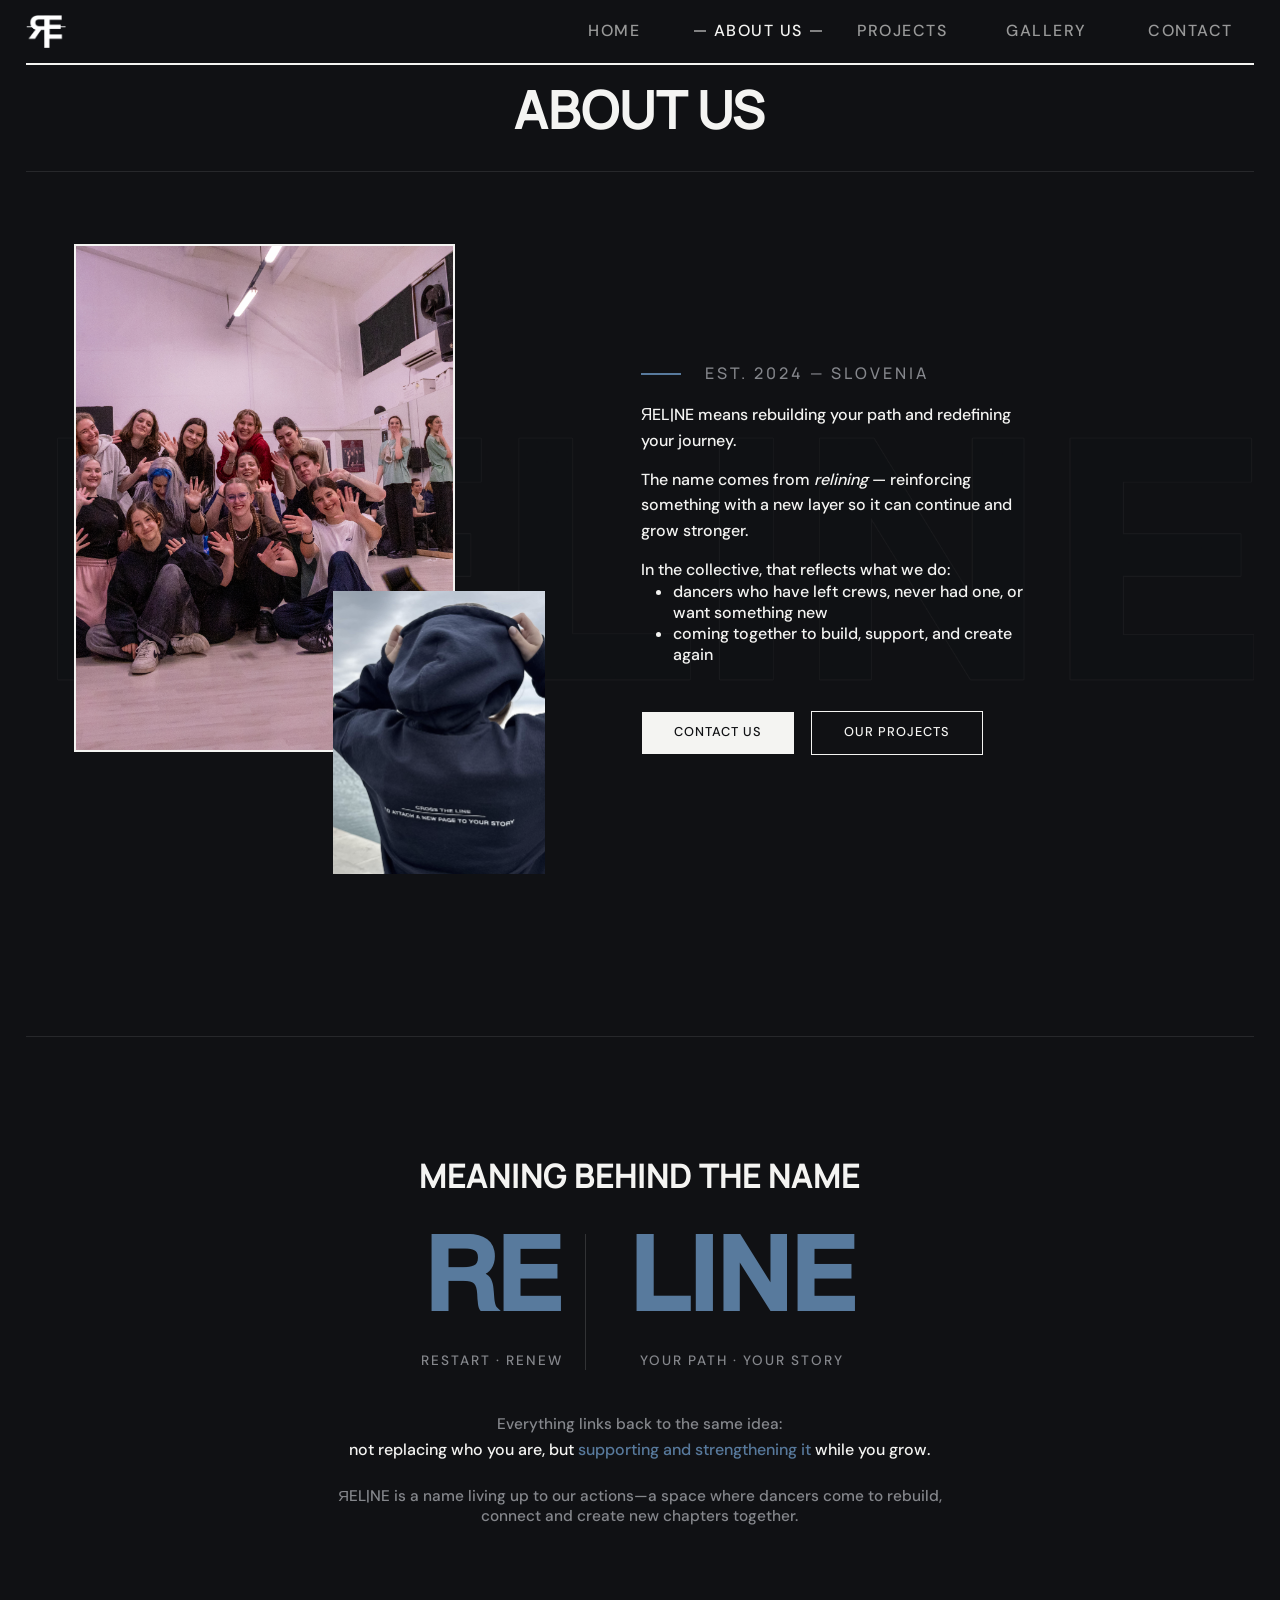
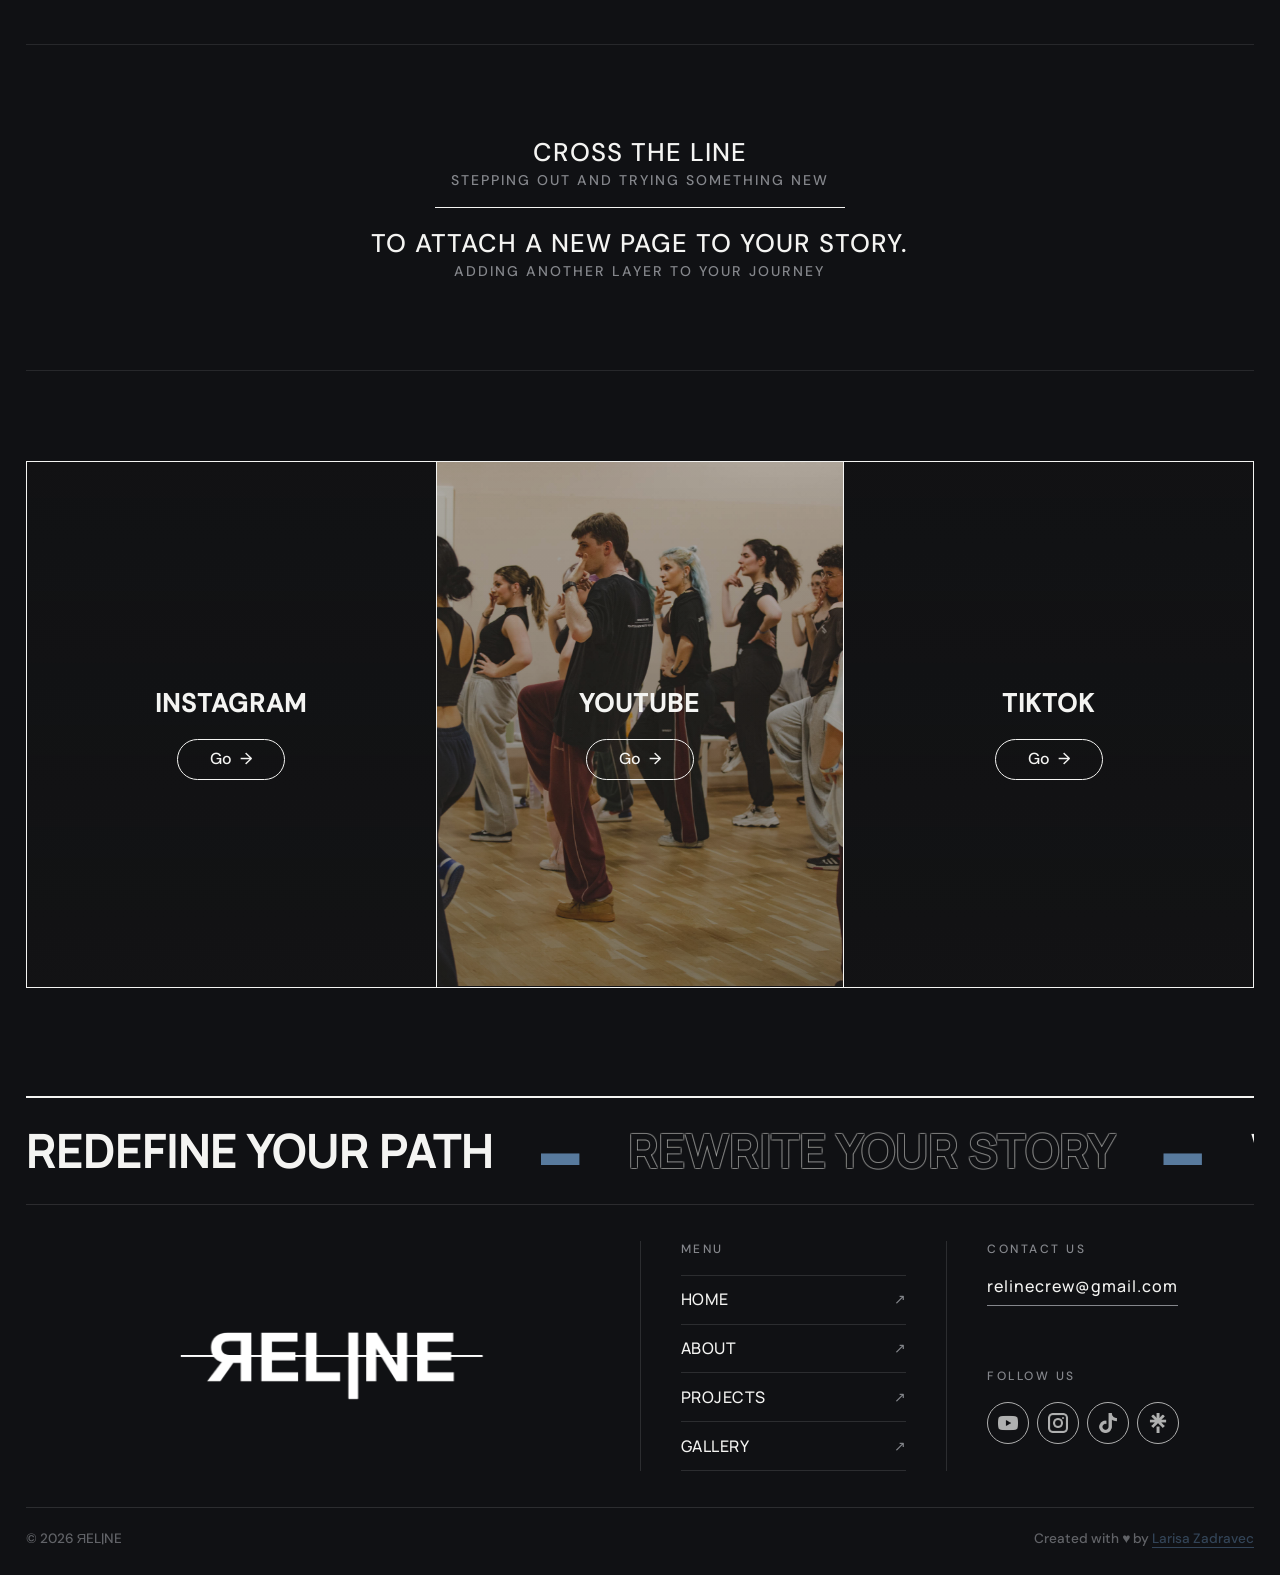
==== commit 35089d8f: "zadnji push" ====
--- a/pages/about.html
+++ b/pages/about.html
@@ -113,7 +113,7 @@
                     <div class="about-name-divider"></div>
                     <div>
                         <p class="about-name-big typing-name typing-name-line">LINE</p>
-                        <p class="about-name-small">your path · your story · your formations</p>
+                        <p class="about-name-small">your path · your story</p>
                     </div>
                 </div>
 
--- a/css/styles.css
+++ b/css/styles.css
@@ -590,10 +590,23 @@
 }
 
 .footer-marquee-track {
-    display: inline-flex;
-    gap: 3rem;
+    display: flex;
+    width: max-content;
     animation: marquee 30s linear infinite;
     will-change: transform;
+}
+
+.footer-marquee-group {
+    display: flex;
+    align-items: center;
+    gap: 3rem;
+    padding-right: 3rem; 
+    flex-shrink: 0;
+}
+
+@keyframes marquee {
+    from { transform: translateX(0); }
+    to   { transform: translateX(-50%); }
 }
 
 .footer-marquee-track span {
@@ -625,10 +638,6 @@
     font-size: clamp(2rem, 3vw, 3rem);
 }
 
-@keyframes marquee {
-    from { transform: translateX(0); }
-    to { transform: translateX(-50%); }
-}
 
 .footer-marquee:hover .footer-marquee-track {
     animation-play-state: paused;
